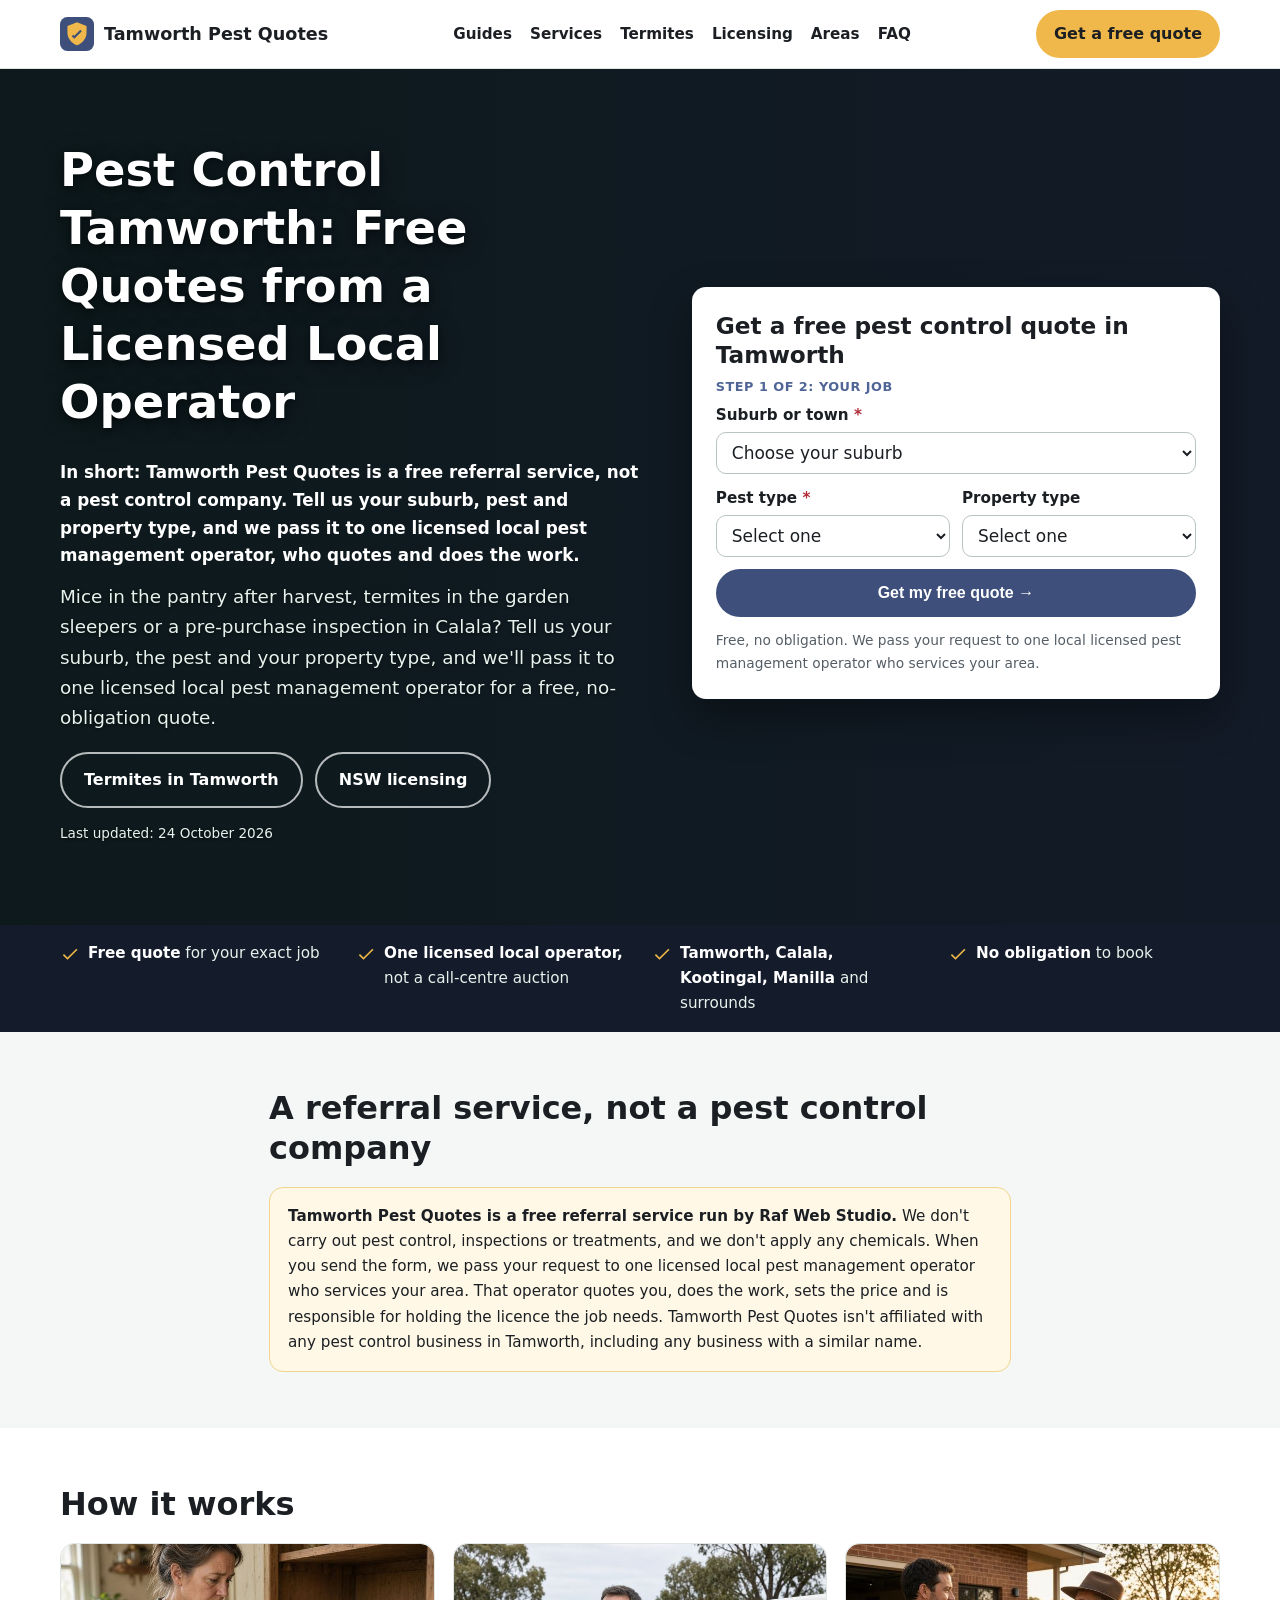
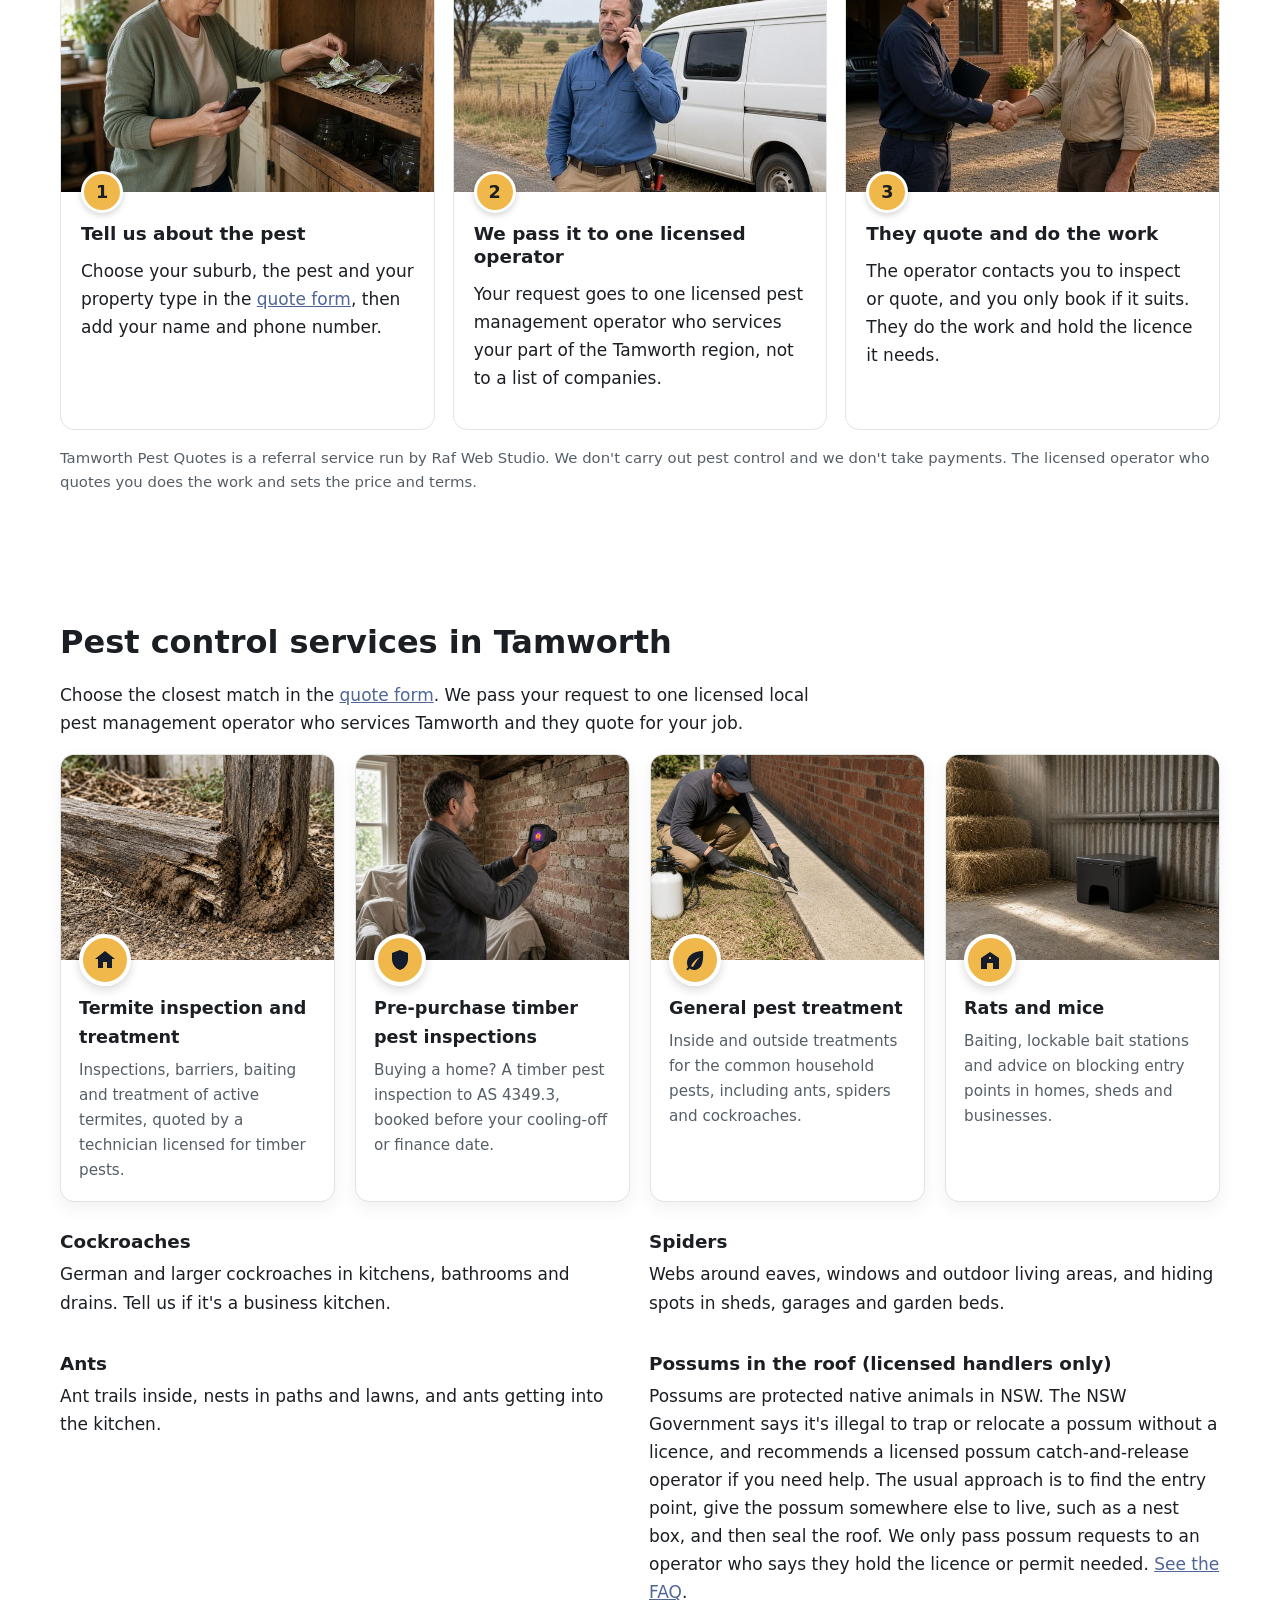
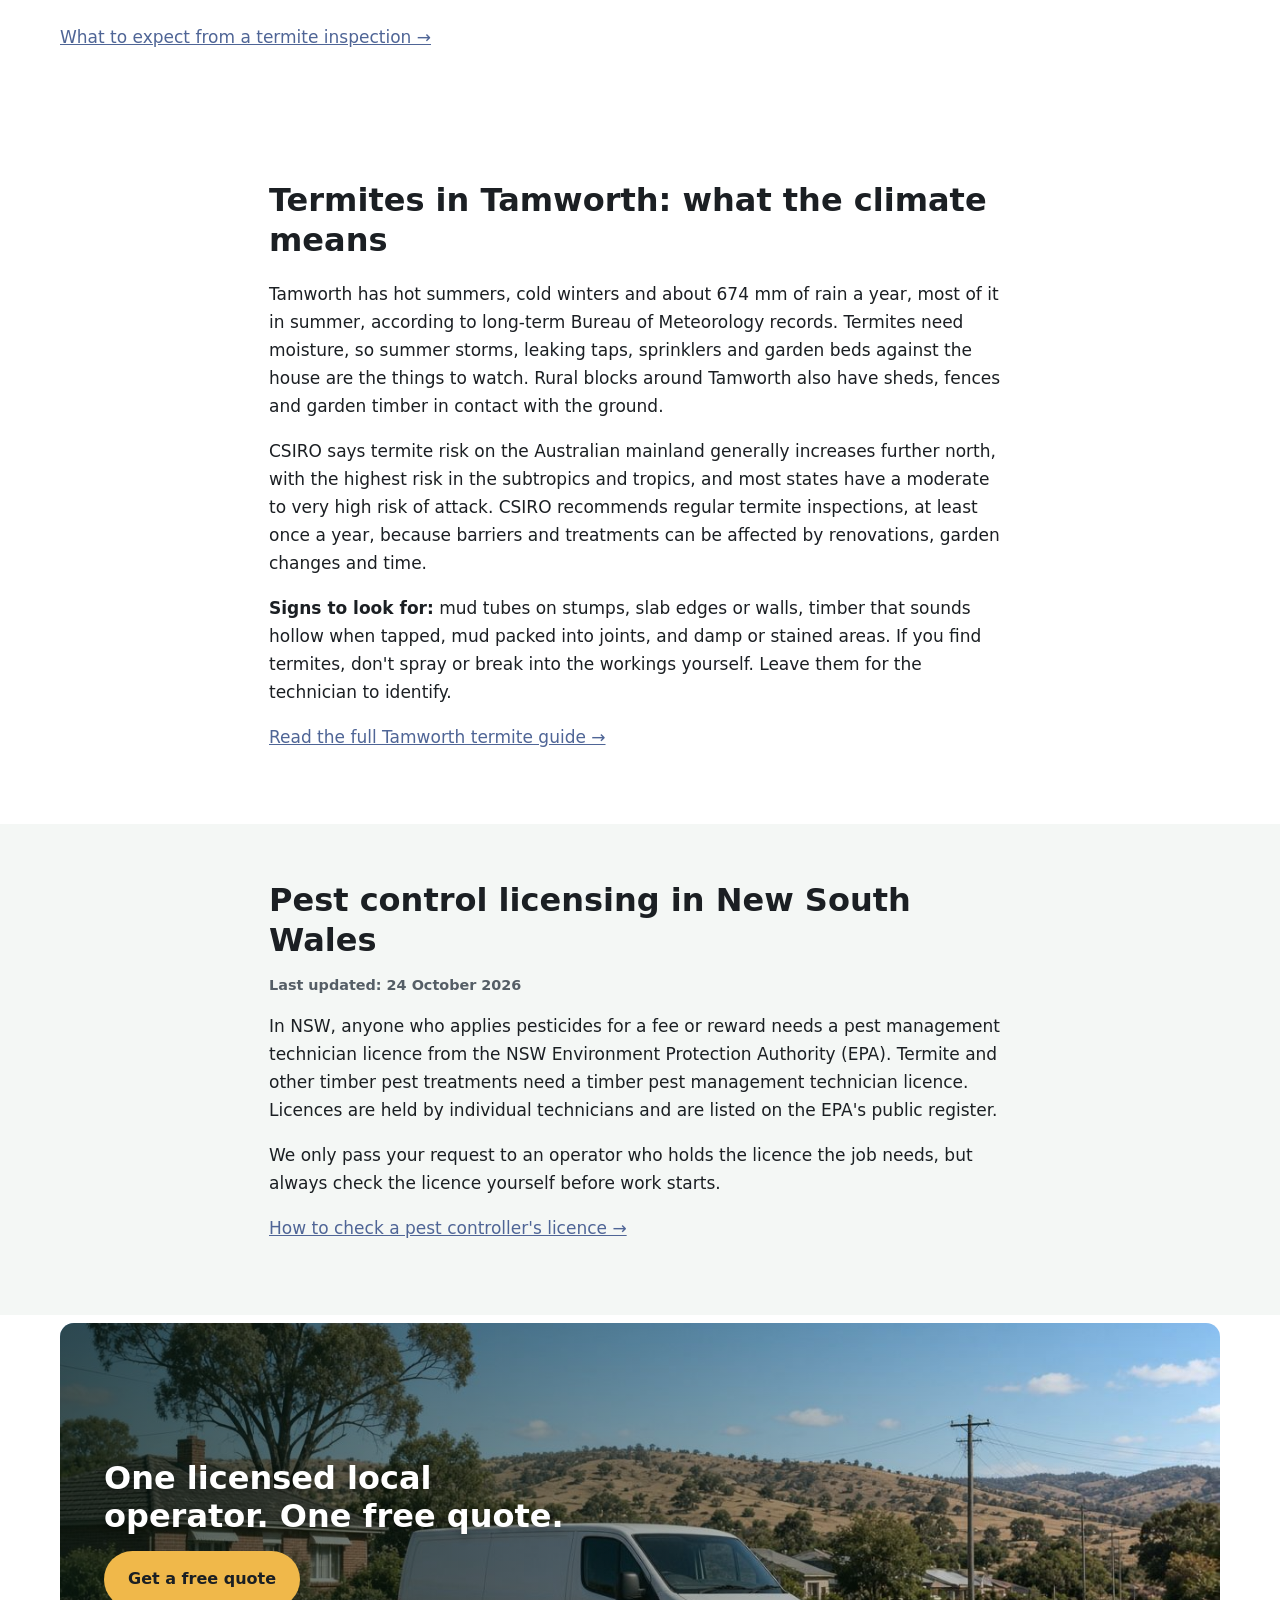
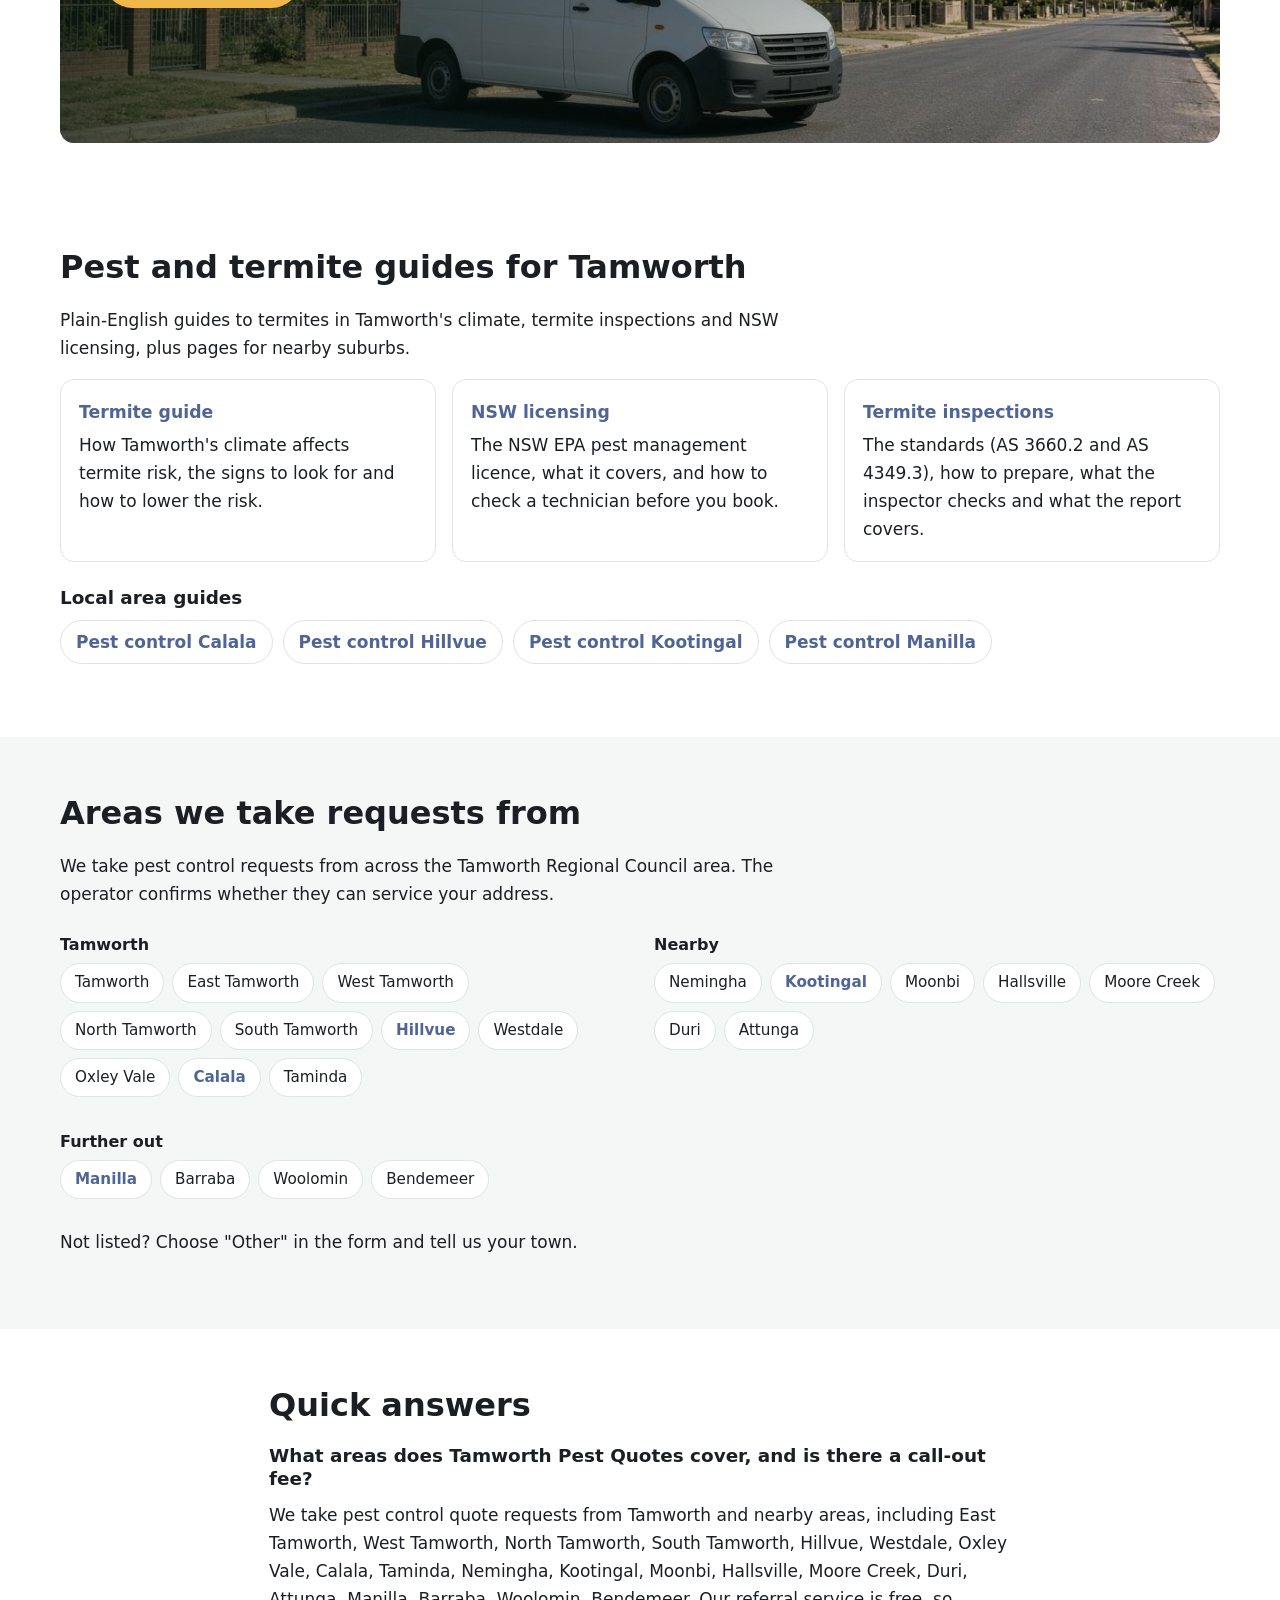
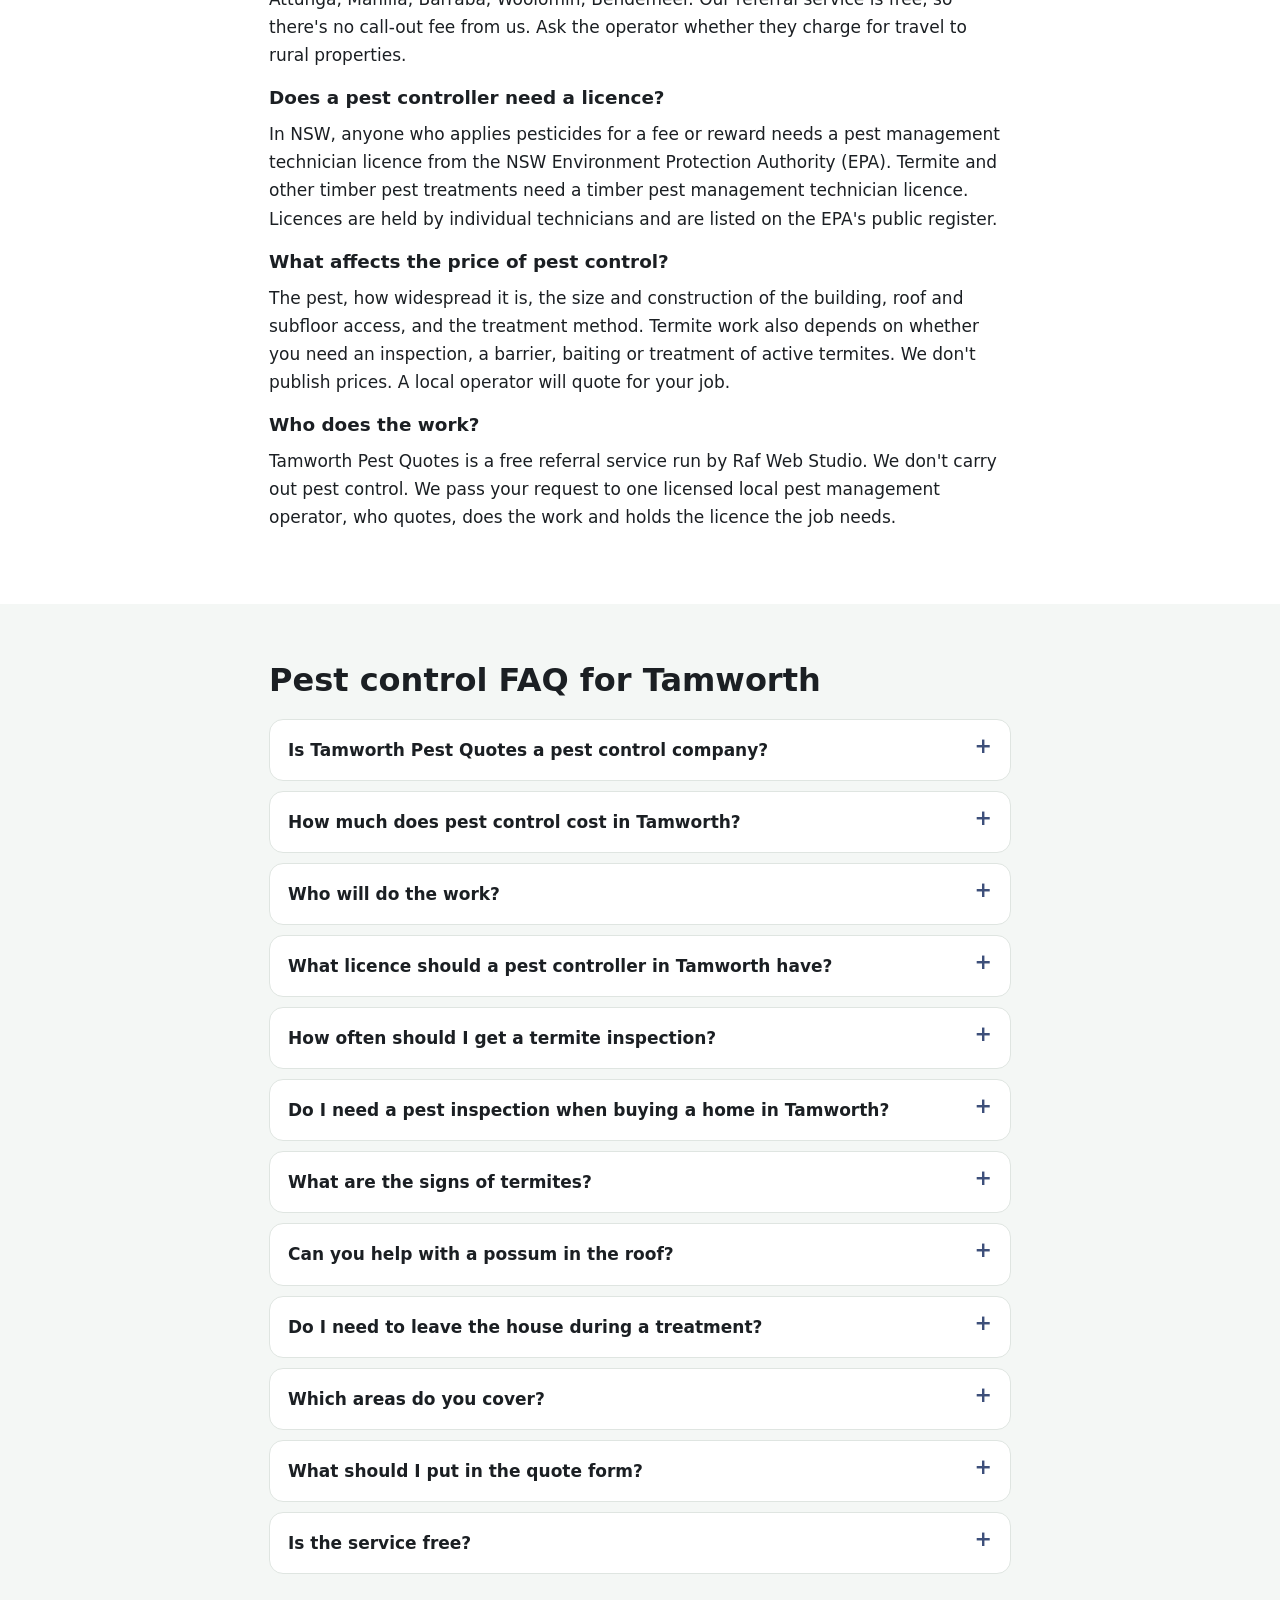
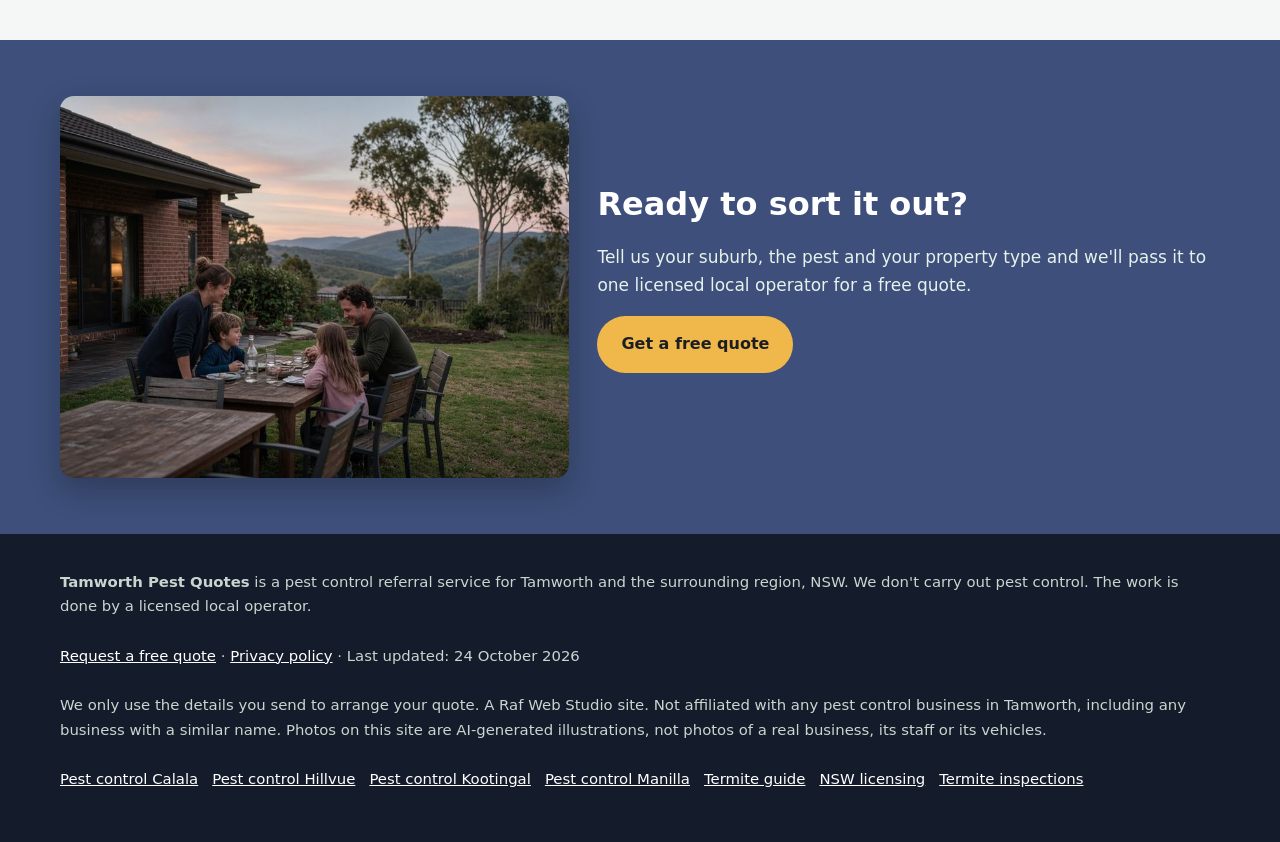
==== index.html @ 31f5de90 "Initial build: pestcontroltamworth.com pest control referral site (24 Oct 2026)" ====
<!doctype html>
<html lang="en-AU">
<head>
<meta charset="utf-8">
<!-- Search Console verification meta tag goes here once the property is created -->
<meta name="viewport" content="width=device-width, initial-scale=1">
<title>Pest Control Tamworth | Free Pest &amp; Termite Quotes, Tamworth NSW</title>
<meta name="description" content="Pest control and termite inspection quotes in Tamworth, Calala, Hillvue, Kootingal and Manilla. A free referral service: one licensed local operator quotes for your job.">
<link rel="canonical" href="https://pestcontroltamworth.com/">
<link rel="icon" href="favicon.svg" type="image/svg+xml">
<meta name="theme-color" content="#3d4f7a">
<meta property="og:type" content="website">
<meta property="og:locale" content="en_AU">
<meta property="og:site_name" content="Tamworth Pest Quotes">
<meta property="og:title" content="Pest Control Tamworth | Free Pest &amp; Termite Quotes, Tamworth NSW">
<meta property="og:description" content="Free pest control and termite inspection quotes in Tamworth, from one licensed local operator.">
<meta property="og:url" content="https://pestcontroltamworth.com/">
<meta property="og:image" content="https://pestcontroltamworth.com/img/hero.jpg">
<meta name="twitter:card" content="summary_large_image">
<meta name="twitter:image" content="https://pestcontroltamworth.com/img/hero.jpg">
<script>document.documentElement.classList.add('js')</script>
<link rel="stylesheet" href="styles.css">

<!-- GA4: Google tag (gtag.js) goes here once the GA4 property for pestcontroltamworth.com is created.
<script async src="https://www.googletagmanager.com/gtag/js?id=G-XXXXXXXXXX"></script>
<script>window.dataLayer=window.dataLayer||[];function gtag(){dataLayer.push(arguments);}gtag('js',new Date());gtag('config','G-XXXXXXXXXX');</script>
-->

<script type="application/ld+json">
{
 "@context": "https://schema.org",
 "@type": "WebPage",
 "@id": "https://pestcontroltamworth.com/#webpage",
 "url": "https://pestcontroltamworth.com/",
 "name": "Pest Control Tamworth | Free Pest & Termite Quotes, Tamworth NSW",
 "description": "Pest control and termite inspection quotes in Tamworth, Calala, Hillvue, Kootingal and Manilla. A free referral service: one licensed local operator quotes for your job.",
 "inLanguage": "en-AU",
 "dateModified": "2026-10-24",
 "isPartOf": {
  "@id": "https://pestcontroltamworth.com/#website"
 },
 "about": {
  "@id": "https://pestcontroltamworth.com/#business"
 }
}
</script>
<script type="application/ld+json">
{
 "@context": "https://schema.org",
 "@type": "LocalBusiness",
 "@id": "https://pestcontroltamworth.com/#business",
 "name": "Tamworth Pest Quotes",
 "url": "https://pestcontroltamworth.com/",
 "description": "Pest control and termite inspection quotes in Tamworth, Calala, Hillvue, Kootingal and Manilla. A free referral service: one licensed local operator quotes for your job. A free referral service run by Raf Web Studio. It doesn't carry out pest control; one licensed local operator quotes and does the work.",
 "image": "https://pestcontroltamworth.com/img/hero.jpg",
 "areaServed": [
  {
   "@type": "AdministrativeArea",
   "name": "Tamworth Regional Council, NSW"
  },
  {
   "@type": "Place",
   "name": "Tamworth, NSW"
  },
  {
   "@type": "Place",
   "name": "East Tamworth, NSW"
  },
  {
   "@type": "Place",
   "name": "West Tamworth, NSW"
  },
  {
   "@type": "Place",
   "name": "North Tamworth, NSW"
  },
  {
   "@type": "Place",
   "name": "South Tamworth, NSW"
  },
  {
   "@type": "Place",
   "name": "Hillvue, NSW"
  },
  {
   "@type": "Place",
   "name": "Westdale, NSW"
  },
  {
   "@type": "Place",
   "name": "Oxley Vale, NSW"
  },
  {
   "@type": "Place",
   "name": "Calala, NSW"
  },
  {
   "@type": "Place",
   "name": "Taminda, NSW"
  },
  {
   "@type": "Place",
   "name": "Nemingha, NSW"
  },
  {
   "@type": "Place",
   "name": "Kootingal, NSW"
  },
  {
   "@type": "Place",
   "name": "Moonbi, NSW"
  },
  {
   "@type": "Place",
   "name": "Hallsville, NSW"
  },
  {
   "@type": "Place",
   "name": "Moore Creek, NSW"
  },
  {
   "@type": "Place",
   "name": "Duri, NSW"
  },
  {
   "@type": "Place",
   "name": "Attunga, NSW"
  },
  {
   "@type": "Place",
   "name": "Manilla, NSW"
  },
  {
   "@type": "Place",
   "name": "Barraba, NSW"
  },
  {
   "@type": "Place",
   "name": "Woolomin, NSW"
  },
  {
   "@type": "Place",
   "name": "Bendemeer, NSW"
  }
 ],
 "knowsAbout": [
  "Pest control",
  "Termite inspections",
  "Termite management",
  "Pre-purchase timber pest inspections",
  "NSW pest management licensing"
 ],
 "parentOrganization": {
  "@type": "Organization",
  "name": "Raf Web Studio"
 }
}
</script>
<script type="application/ld+json">
{
 "@context": "https://schema.org",
 "@type": "WebSite",
 "@id": "https://pestcontroltamworth.com/#website",
 "name": "Tamworth Pest Quotes",
 "url": "https://pestcontroltamworth.com/",
 "inLanguage": "en-AU",
 "dateModified": "2026-10-24"
}
</script>
<script type="application/ld+json">
{
 "@context": "https://schema.org",
 "@type": "Service",
 "@id": "https://pestcontroltamworth.com/#service",
 "name": "Pest control quotes in Tamworth",
 "serviceType": "Pest control",
 "description": "Free pest control and termite inspection quotes in Tamworth and nearby suburbs. A referral service: we pass your request to one licensed local pest management operator.",
 "url": "https://pestcontroltamworth.com/",
 "provider": {
  "@id": "https://pestcontroltamworth.com/#business"
 },
 "areaServed": [
  {
   "@type": "AdministrativeArea",
   "name": "Tamworth Regional Council, NSW"
  },
  {
   "@type": "Place",
   "name": "Tamworth, NSW"
  },
  {
   "@type": "Place",
   "name": "East Tamworth, NSW"
  },
  {
   "@type": "Place",
   "name": "West Tamworth, NSW"
  },
  {
   "@type": "Place",
   "name": "North Tamworth, NSW"
  },
  {
   "@type": "Place",
   "name": "South Tamworth, NSW"
  },
  {
   "@type": "Place",
   "name": "Hillvue, NSW"
  },
  {
   "@type": "Place",
   "name": "Westdale, NSW"
  },
  {
   "@type": "Place",
   "name": "Oxley Vale, NSW"
  },
  {
   "@type": "Place",
   "name": "Calala, NSW"
  },
  {
   "@type": "Place",
   "name": "Taminda, NSW"
  },
  {
   "@type": "Place",
   "name": "Nemingha, NSW"
  },
  {
   "@type": "Place",
   "name": "Kootingal, NSW"
  },
  {
   "@type": "Place",
   "name": "Moonbi, NSW"
  },
  {
   "@type": "Place",
   "name": "Hallsville, NSW"
  },
  {
   "@type": "Place",
   "name": "Moore Creek, NSW"
  },
  {
   "@type": "Place",
   "name": "Duri, NSW"
  },
  {
   "@type": "Place",
   "name": "Attunga, NSW"
  },
  {
   "@type": "Place",
   "name": "Manilla, NSW"
  },
  {
   "@type": "Place",
   "name": "Barraba, NSW"
  },
  {
   "@type": "Place",
   "name": "Woolomin, NSW"
  },
  {
   "@type": "Place",
   "name": "Bendemeer, NSW"
  }
 ]
}
</script>
<script type="application/ld+json">
{
 "@context": "https://schema.org",
 "@type": "FAQPage",
 "mainEntity": [
  {
   "@type": "Question",
   "name": "Is Tamworth Pest Quotes a pest control company?",
   "acceptedAnswer": {
    "@type": "Answer",
    "text": "No. Tamworth Pest Quotes is a free referral service run by Raf Web Studio. We don't do pest control ourselves. We pass your request to one licensed local pest management operator, who quotes and does the work."
   }
  },
  {
   "@type": "Question",
   "name": "How much does pest control cost in Tamworth?",
   "acceptedAnswer": {
    "@type": "Answer",
    "text": "It depends on the pest, the size and construction of the property, access to the roof and subfloor, and the treatment used. We don't publish prices. Tell us about your job and a local operator will quote for it."
   }
  },
  {
   "@type": "Question",
   "name": "Who will do the work?",
   "acceptedAnswer": {
    "@type": "Answer",
    "text": "One licensed local pest management operator who services your suburb. They contact you, quote, carry out the inspection or treatment and set their own terms. You only book if the quote suits."
   }
  },
  {
   "@type": "Question",
   "name": "What licence should a pest controller in Tamworth have?",
   "acceptedAnswer": {
    "@type": "Answer",
    "text": "In NSW, the person treating your home needs a current NSW EPA pest management technician licence, and termite or timber pest treatment needs the timber pest management licence. You can check a licence on the EPA's public register and ask to see the technician's photo licence card."
   }
  },
  {
   "@type": "Question",
   "name": "How often should I get a termite inspection?",
   "acceptedAnswer": {
    "@type": "Answer",
    "text": "CSIRO recommends regular termite inspections, at least once a year, because barriers and treatments can be affected by renovations, garden changes and time."
   }
  },
  {
   "@type": "Question",
   "name": "Do I need a pest inspection when buying a home in Tamworth?",
   "acceptedAnswer": {
    "@type": "Answer",
    "text": "It's strongly advised. A timber pest inspection to AS 4349.3 looks for termites, borers and timber decay, and the things that make an attack more likely. The NSW Government says a building inspection report generally won't tell you whether termites are present, so you should also get a pest inspection, especially in areas where termites are a known problem. If you sign a contract, NSW residential sales usually have a 5 business day cooling-off period, which is the window many buyers use for inspections."
   }
  },
  {
   "@type": "Question",
   "name": "What are the signs of termites?",
   "acceptedAnswer": {
    "@type": "Answer",
    "text": "Mud tubes on stumps, slab edges or walls, timber that sounds hollow when tapped, mud packed into cracks and joints, damp or stained areas, and swarms of winged termites. Don't disturb them. Leave them for the technician to identify."
   }
  },
  {
   "@type": "Question",
   "name": "Can you help with a possum in the roof?",
   "acceptedAnswer": {
    "@type": "Answer",
    "text": "Possums are protected native animals in NSW. The NSW Government says it's illegal to trap or relocate a possum without a licence, and recommends a licensed possum catch-and-release operator if you need help. The usual approach is to find the entry point, give the possum somewhere else to live, such as a nest box, and then seal the roof. We only pass possum requests to an operator who says they hold the licence or permit needed."
   }
  },
  {
   "@type": "Question",
   "name": "Do I need to leave the house during a treatment?",
   "acceptedAnswer": {
    "@type": "Answer",
    "text": "It depends on the treatment. The technician should tell you which chemicals they use, how they apply them, whether windows need to be closed, what to do about pets, and how long to wait before going back into treated areas. Ask before the job starts."
   }
  },
  {
   "@type": "Question",
   "name": "Which areas do you cover?",
   "acceptedAnswer": {
    "@type": "Answer",
    "text": "We take requests from Tamworth and nearby areas, including East Tamworth, West Tamworth, North Tamworth, South Tamworth, Hillvue, Westdale, Oxley Vale, Calala, Taminda, Nemingha, Kootingal, Moonbi, Hallsville, Moore Creek, Duri, Attunga, Manilla, Barraba, Woolomin, Bendemeer. The operator confirms whether they can service your address."
   }
  },
  {
   "@type": "Question",
   "name": "What should I put in the quote form?",
   "acceptedAnswer": {
    "@type": "Answer",
    "text": "Your suburb, the pest, the type of property and a short description, such as where you've seen activity, whether it's a slab or raised floor, and any earlier termite treatment. You can add a preferred date."
   }
  },
  {
   "@type": "Question",
   "name": "Is the service free?",
   "acceptedAnswer": {
    "@type": "Answer",
    "text": "Yes. Requesting a quote is free and there's no obligation to book. We don't take payments. Any price is agreed directly between you and the operator."
   }
  },
  {
   "@type": "Question",
   "name": "What areas does Tamworth Pest Quotes cover, and is there a call-out fee?",
   "acceptedAnswer": {
    "@type": "Answer",
    "text": "We take pest control quote requests from Tamworth and nearby areas, including East Tamworth, West Tamworth, North Tamworth, South Tamworth, Hillvue, Westdale, Oxley Vale, Calala, Taminda, Nemingha, Kootingal, Moonbi, Hallsville, Moore Creek, Duri, Attunga, Manilla, Barraba, Woolomin, Bendemeer. Our referral service is free, so there's no call-out fee from us. Ask the operator whether they charge for travel to rural properties."
   }
  },
  {
   "@type": "Question",
   "name": "Does a pest controller need a licence?",
   "acceptedAnswer": {
    "@type": "Answer",
    "text": "In NSW, anyone who applies pesticides for a fee or reward needs a pest management technician licence from the NSW Environment Protection Authority (EPA). Termite and other timber pest treatments need a timber pest management technician licence. Licences are held by individual technicians and are listed on the EPA's public register."
   }
  },
  {
   "@type": "Question",
   "name": "What affects the price of pest control?",
   "acceptedAnswer": {
    "@type": "Answer",
    "text": "The pest, how widespread it is, the size and construction of the building, roof and subfloor access, and the treatment method. Termite work also depends on whether you need an inspection, a barrier, baiting or treatment of active termites. We don't publish prices. A local operator will quote for your job."
   }
  },
  {
   "@type": "Question",
   "name": "Who does the work?",
   "acceptedAnswer": {
    "@type": "Answer",
    "text": "Tamworth Pest Quotes is a free referral service run by Raf Web Studio. We don't carry out pest control. We pass your request to one licensed local pest management operator, who quotes, does the work and holds the licence the job needs."
   }
  }
 ]
}
</script>
</head>
<body>
<a class="skip-link" href="#main">Skip to content</a>

<header class="site-header">
  <div class="wrap">
    <a class="brand" href="/" aria-label="Tamworth Pest Quotes home">
      <svg viewBox="0 0 64 64" aria-hidden="true"><rect width="64" height="64" rx="14" fill="#3d4f7a"/><path d="M32 10 14 17v12c0 11 7.6 20.5 18 24 10.4-3.5 18-13 18-24V17z" fill="#f0b84a"/><path d="M27 41l-5-5 2.8-2.8L27 35.4l11.2-11.2L41 27z" fill="#3d4f7a"/></svg>
      Tamworth Pest Quotes
    </a>
    <nav class="nav" aria-label="Main">
      <a href="#guides">Guides</a>      <a href="#services">Services</a><a href="#termites">Termites</a><a href="#licensing">Licensing</a><a href="#areas">Areas</a><a href="#faq">FAQ</a>
    </nav>
    <a class="btn btn-call header-call" href="#quote">Get a free quote</a>
  </div>
</header>

<main id="main">
<section class="hero" aria-labelledby="h1">
  <picture class="hero-bg">
    <source media="(max-width: 700px)" srcset="img/hero-mobile.jpg" width="684" height="720">
    <img src="img/hero.jpg" width="1280" height="720" alt="Pest control technician with a backpack sprayer walking beside a brick home with dry hills behind" fetchpriority="high" decoding="async">
  </picture>
  <div class="wrap hero-grid">
    <div class="hero-copy">
      <h1 id="h1">Pest Control Tamworth: Free Quotes from a Licensed Local Operator</h1>
      <p class="summary">In short: Tamworth Pest Quotes is a free referral service, not a pest control company. Tell us your suburb, pest and property type, and we pass it to one licensed local pest management operator, who quotes and does the work.</p>
      <p class="lead">Mice in the pantry after harvest, termites in the garden sleepers or a pre-purchase inspection in Calala? Tell us your suburb, the pest and your property type, and we'll pass it to one licensed local pest management operator for a free, no-obligation quote.</p>
      <div class="ctas"><a class="btn btn-ghost" href="#termites">Termites in Tamworth</a><a class="btn btn-ghost" href="#licensing">NSW licensing</a></div>
      <p class="updated">Last updated: 24 October 2026</p>
    </div>
    <div class="hero-form-card" id="quote">
      <h2 id="quote-h">Get a free pest control quote in Tamworth</h2>
      <form class="quote-form two-step" id="quote-form" action="https://formsubmit.co/quotes@pestcontroltamworth.com" method="post" novalidate>
        <input type="hidden" name="_subject" value="New quote request – pestcontroltamworth.com">
        <input type="hidden" name="_captcha" value="true">
        <input type="hidden" name="_template" value="table">
        <input type="hidden" name="_next" value="https://pestcontroltamworth.com/thanks.html">
        <input type="text" name="_honey" style="display:none" tabindex="-1" autocomplete="off" aria-hidden="true">
        <input type="hidden" name="source" value="pestcontroltamworth.com">
        <fieldset class="step step-1">
          <legend class="step-label">Step 1 of 2: your job</legend>
          <div class="full"><label for="suburb">Suburb or town <span class="req" aria-hidden="true">*</span></label>
            <select id="suburb" name="suburb" required><option value="">Choose your suburb</option><option>Tamworth</option><option>East Tamworth</option><option>West Tamworth</option><option>North Tamworth</option><option>South Tamworth</option><option>Hillvue</option><option>Westdale</option><option>Oxley Vale</option><option>Calala</option><option>Taminda</option><option>Nemingha</option><option>Kootingal</option><option>Moonbi</option><option>Hallsville</option><option>Moore Creek</option><option>Duri</option><option>Attunga</option><option>Manilla</option><option>Barraba</option><option>Woolomin</option><option>Bendemeer</option><option value="Other">Other (tell us below)</option></select></div>
          <div class="full other-wrap"><label for="suburb_other">Other suburb or town</label><input id="suburb_other" name="suburb_other" type="text" autocomplete="address-level2"></div>
          <div><label for="pest">Pest type <span class="req" aria-hidden="true">*</span></label>
            <select id="pest" name="pest_type" required><option value="">Select one</option><option>Termites: inspection</option><option>Termites: treatment or barrier</option><option>Pre-purchase timber pest inspection</option><option>General pest treatment</option><option>Cockroaches</option><option>Spiders</option><option>Rats or mice</option><option>Ants</option><option>Possum in the roof (licensed handler only)</option><option>Other or not sure</option></select></div>
          <div><label for="property">Property type</label>
            <select id="property" name="property_type"><option value="Not stated">Select one</option><option>House</option><option>Unit or townhouse</option><option>Rental (tenant or landlord)</option><option>Home I'm buying</option><option>Business or commercial</option><option>Farm or rural property</option></select></div>
          <div class="full js-only"><button class="btn btn-primary btn-block" type="button" id="to-step-2">Get my free quote →</button></div>
          <p class="microcopy full">Free, no obligation. We pass your request to one local licensed pest management operator who services your area.</p>
          <p class="form-error full" id="step1-error" role="alert" hidden>Please choose your suburb and pest type.</p>
        </fieldset>
        <fieldset class="step step-2" id="step-2">
          <legend class="step-label">Step 2 of 2: your details</legend>
          <div><label for="name">Name <span class="req" aria-hidden="true">*</span></label><input id="name" name="name" type="text" autocomplete="name" required></div>
          <div><label for="phone">Phone <span class="req" aria-hidden="true">*</span></label><input id="phone" name="phone" type="tel" autocomplete="tel" inputmode="tel" required></div>
          <div><label for="email">Email</label><input id="email" name="email" type="email" autocomplete="email"></div>
          <div><label for="date">Preferred date</label><input id="date" name="preferred_date" type="date"></div>
          <div class="full"><label for="message">Anything else?</label><textarea id="message" name="message" rows="2" placeholder="e.g. brick veneer on slab, mice in the pantry, acreage with sheds"></textarea></div>
          <p class="consent full">By sending this form you agree we can share your details with one local licensed pest management operator so they can quote for your job. See our <a href="privacy.html">privacy policy</a>.</p>
          <div class="full step2-actions"><button class="btn btn-primary" type="submit">Send my quote request</button><button class="btn-link js-only" type="button" id="back-1">← Back</button></div>
        </fieldset>
      </form>
    </div>
  </div>
</section>
<section class="trust" aria-label="Why use this service">
  <ul class="wrap trust-list"><li><svg viewBox="0 0 24 24" aria-hidden="true"><path fill="currentColor" d="M9 16.2 4.8 12l-1.4 1.4L9 19 21 7l-1.4-1.4z"/></svg><span><strong>Free quote</strong> for your exact job</span></li><li><svg viewBox="0 0 24 24" aria-hidden="true"><path fill="currentColor" d="M9 16.2 4.8 12l-1.4 1.4L9 19 21 7l-1.4-1.4z"/></svg><span><strong>One licensed local operator,</strong> not a call-centre auction</span></li><li><svg viewBox="0 0 24 24" aria-hidden="true"><path fill="currentColor" d="M9 16.2 4.8 12l-1.4 1.4L9 19 21 7l-1.4-1.4z"/></svg><span><strong>Tamworth, Calala, Kootingal, Manilla</strong> and surrounds</span></li><li><svg viewBox="0 0 24 24" aria-hidden="true"><path fill="currentColor" d="M9 16.2 4.8 12l-1.4 1.4L9 19 21 7l-1.4-1.4z"/></svg><span><strong>No obligation</strong> to book</span></li></ul>
</section>
<section class="alt" id="referral" aria-labelledby="ref-h">
  <div class="wrap intro">
    <h2 id="ref-h">A referral service, not a pest control company</h2>
    <div class="disclaimer"><p style="margin:0"><strong>Tamworth Pest Quotes is a free referral service run by Raf Web Studio.</strong> We don't carry out pest control, inspections or treatments, and we don't apply any chemicals. When you send the form, we pass your request to one licensed local pest management operator who services your area. That operator quotes you, does the work, sets the price and is responsible for holding the licence the job needs. Tamworth Pest Quotes isn't affiliated with any pest control business in Tamworth, including any business with a similar name.</p></div>
  </div>
</section>
<section id="how" aria-labelledby="how-h">
  <div class="wrap">
    <h2 id="how-h">How it works</h2>
    <ol class="steps grid grid-3">
      <li class="card step-card"><span class="step-img"><img src="img/step1.jpg" width="700" height="467" loading="lazy" decoding="async" alt="Woman on her phone looking at chewed packets in a pantry"></span><div class="step-body"><span class="step-num">1</span><h3>Tell us about the pest</h3><p>Choose your suburb, the pest and your property type in the <a href="#quote">quote form</a>, then add your name and phone number.</p></div></li>
      <li class="card step-card"><span class="step-img"><img src="img/step2.jpg" width="700" height="467" loading="lazy" decoding="async" alt="Pest control technician on the phone beside a white van on a country road"></span><div class="step-body"><span class="step-num">2</span><h3>We pass it to one licensed operator</h3><p>Your request goes to one licensed pest management operator who services your part of the Tamworth region, not to a list of companies.</p></div></li>
      <li class="card step-card"><span class="step-img"><img src="img/step3.jpg" width="700" height="467" loading="lazy" decoding="async" alt="Technician shaking hands with a homeowner outside a brick home"></span><div class="step-body"><span class="step-num">3</span><h3>They quote and do the work</h3><p>The operator contacts you to inspect or quote, and you only book if it suits. They do the work and hold the licence it needs.</p></div></li>
      </ol>
    <p class="note">Tamworth Pest Quotes is a referral service run by Raf Web Studio. We don't carry out pest control and we don't take payments. The licensed operator who quotes you does the work and sets the price and terms.</p>
  </div>
</section>
<section id="services" aria-labelledby="services-h">
  <div class="wrap">
    <h2 id="services-h">Pest control services in Tamworth</h2>
    <p class="intro">Choose the closest match in the <a href="#quote">quote form</a>. We pass your request to one licensed local pest management operator who services Tamworth and they quote for your job.</p>
    <div class="photo-cards">
      <a class="photo-card" href="/termites-tamworth/">
        <span class="pc-img"><img src="img/card-termite.jpg" width="900" height="675" loading="lazy" decoding="async" alt="Termite damage and mud packing at the base of an old timber post and garden sleeper"></span>
        <span class="pc-body"><span class="pc-icon"><svg viewBox="0 0 24 24" aria-hidden="true"><path fill="currentColor" d="M12 3 2 11h3v9h5v-6h4v6h5v-9h3z"/></svg></span><strong class="pc-title">Termite inspection and treatment</strong><span class="pc-text">Inspections, barriers, baiting and treatment of active termites, quoted by a technician licensed for timber pests.</span></span>
      </a>
      <a class="photo-card" href="/termite-inspection/">
        <span class="pc-img"><img src="img/card-inspect.jpg" width="900" height="675" loading="lazy" decoding="async" alt="Inspector scanning a brick wall with a thermal camera"></span>
        <span class="pc-body"><span class="pc-icon"><svg viewBox="0 0 24 24" aria-hidden="true"><path fill="currentColor" d="M12 2 4 5v6c0 5 3.4 9.7 8 11 4.6-1.3 8-6 8-11V5z"/></svg></span><strong class="pc-title">Pre-purchase timber pest inspections</strong><span class="pc-text">Buying a home? A timber pest inspection to AS 4349.3, booked before your cooling-off or finance date.</span></span>
      </a>
      <a class="photo-card" href="#quote">
        <span class="pc-img"><img src="img/card-general.jpg" width="900" height="675" loading="lazy" decoding="async" alt="Technician treating the edge of a path beside a brick wall"></span>
        <span class="pc-body"><span class="pc-icon"><svg viewBox="0 0 24 24" aria-hidden="true"><path fill="currentColor" d="M20 3C10 3 4 8 4 15c0 1.6.4 3 1 4.2L3.3 21l1.4 1.4 1.8-1.8C7.8 21.5 9.3 22 11 22c6.6 0 10-6 9-19zM8 18c2-4 5-7 9-9-3 3-5 6-7 10z"/></svg></span><strong class="pc-title">General pest treatment</strong><span class="pc-text">Inside and outside treatments for the common household pests, including ants, spiders and cockroaches.</span></span>
      </a>
      <a class="photo-card" href="#quote">
        <span class="pc-img"><img src="img/card-rodent.jpg" width="900" height="675" loading="lazy" decoding="async" alt="Lockable rodent bait station in a farm shed beside hay bales"></span>
        <span class="pc-body"><span class="pc-icon"><svg viewBox="0 0 24 24" aria-hidden="true"><path fill="currentColor" d="M3 21V10l9-6 9 6v11h-6v-6H9v6zm8-10h2V9h-2z"/></svg></span><strong class="pc-title">Rats and mice</strong><span class="pc-text">Baiting, lockable bait stations and advice on blocking entry points in homes, sheds and businesses.</span></span>
      </a>
    </div>
    <div class="grid grid-2 more-jobs"><div><h3>Cockroaches</h3><p>German and larger cockroaches in kitchens, bathrooms and drains. Tell us if it's a business kitchen.</p></div><div><h3>Spiders</h3><p>Webs around eaves, windows and outdoor living areas, and hiding spots in sheds, garages and garden beds.</p></div><div><h3>Ants</h3><p>Ant trails inside, nests in paths and lawns, and ants getting into the kitchen.</p></div><div><h3>Possums in the roof (licensed handlers only)</h3><p>Possums are protected native animals in NSW. The NSW Government says it's illegal to trap or relocate a possum without a licence, and recommends a licensed possum catch-and-release operator if you need help. The usual approach is to find the entry point, give the possum somewhere else to live, such as a nest box, and then seal the roof. We only pass possum requests to an operator who says they hold the licence or permit needed. <a href="#faq">See the FAQ</a>.</p></div></div>
    <p><a href="/termite-inspection/">What to expect from a termite inspection →</a></p>
  </div>
</section>
<section id="termites" aria-labelledby="term-h">
  <div class="wrap intro">
    <h2 id="term-h">Termites in Tamworth: what the climate means</h2>
    <p>Tamworth has hot summers, cold winters and about 674 mm of rain a year, most of it in summer, according to long-term Bureau of Meteorology records. Termites need moisture, so summer storms, leaking taps, sprinklers and garden beds against the house are the things to watch. Rural blocks around Tamworth also have sheds, fences and garden timber in contact with the ground.</p>
    <p>CSIRO says termite risk on the Australian mainland generally increases further north, with the highest risk in the subtropics and tropics, and most states have a moderate to very high risk of attack. CSIRO recommends regular termite inspections, at least once a year, because barriers and treatments can be affected by renovations, garden changes and time.</p>
    <p><strong>Signs to look for:</strong> mud tubes on stumps, slab edges or walls, timber that sounds hollow when tapped, mud packed into joints, and damp or stained areas. If you find termites, don't spray or break into the workings yourself. Leave them for the technician to identify.</p>
    <p><a href="/termites-tamworth/">Read the full Tamworth termite guide →</a></p>
  </div>
</section>
<section class="alt" id="licensing" aria-labelledby="lic-h">
  <div class="wrap intro">
    <h2 id="lic-h">Pest control licensing in New South Wales</h2>
    <p class="updated-dark">Last updated: 24 October 2026</p>
    <p>In NSW, anyone who applies pesticides for a fee or reward needs a pest management technician licence from the NSW Environment Protection Authority (EPA). Termite and other timber pest treatments need a timber pest management technician licence. Licences are held by individual technicians and are listed on the EPA's public register.</p>
    <p>We only pass your request to an operator who holds the licence the job needs, but always check the licence yourself before work starts.</p>
    <p><a href="/pest-control-licence-nsw/">How to check a pest controller's licence →</a></p>
  </div>
</section>
<section class="band-wrap" aria-label="One licensed local operator. One free quote.">
  <div class="wrap">
    <div class="truck-band">
      <img src="img/band.jpg" width="1280" height="720" loading="lazy" decoding="async" alt="White van in a quiet street with brick homes and dry hills behind">
      <div class="band-text">
        <p class="band-line">One licensed local operator. One free quote.</p>
        <a class="btn btn-call" href="#quote">Get a free quote</a>
      </div>
    </div>
  </div>
</section>
<section id="guides" aria-labelledby="guides-h">
  <div class="wrap">
    <h2 id="guides-h">Pest and termite guides for Tamworth</h2>
    <p class="intro">Plain-English guides to termites in Tamworth's climate, termite inspections and NSW licensing, plus pages for nearby suburbs.</p>
    <div class="guide-cards"><a href="/termites-tamworth/"><strong>Termite guide</strong>How Tamworth&#x27;s climate affects termite risk, the signs to look for and how to lower the risk.</a><a href="/pest-control-licence-nsw/"><strong>NSW licensing</strong>The NSW EPA pest management licence, what it covers, and how to check a technician before you book.</a><a href="/termite-inspection/"><strong>Termite inspections</strong>The standards (AS 3660.2 and AS 4349.3), how to prepare, what the inspector checks and what the report covers.</a></div>
    <h3 style="margin-top:24px">Local area guides</h3>
    <ul class="link-list"><li><a href="/pest-control-calala/">Pest control Calala</a></li><li><a href="/pest-control-hillvue/">Pest control Hillvue</a></li><li><a href="/pest-control-kootingal/">Pest control Kootingal</a></li><li><a href="/pest-control-manilla/">Pest control Manilla</a></li></ul>
  </div>
</section>

<section class="alt" id="areas" aria-labelledby="areas-h">
  <div class="wrap">
    <h2 id="areas-h">Areas we take requests from</h2>
    <p class="intro">We take pest control requests from across the Tamworth Regional Council area. The operator confirms whether they can service your address.</p>
    <div class="area-groups"><div class="area-group"><h3>Tamworth</h3><ul class="areas"><li>Tamworth</li><li>East Tamworth</li><li>West Tamworth</li><li>North Tamworth</li><li>South Tamworth</li><li><a href="/pest-control-hillvue/">Hillvue</a></li><li>Westdale</li><li>Oxley Vale</li><li><a href="/pest-control-calala/">Calala</a></li><li>Taminda</li></ul></div><div class="area-group"><h3>Nearby</h3><ul class="areas"><li>Nemingha</li><li><a href="/pest-control-kootingal/">Kootingal</a></li><li>Moonbi</li><li>Hallsville</li><li>Moore Creek</li><li>Duri</li><li>Attunga</li></ul></div><div class="area-group"><h3>Further out</h3><ul class="areas"><li><a href="/pest-control-manilla/">Manilla</a></li><li>Barraba</li><li>Woolomin</li><li>Bendemeer</li></ul></div></div>
    <p class="intro">Not listed? Choose "Other" in the form and tell us your town.</p>
  </div>
</section>
<!-- ai-answers-v1 -->
<section id="answers" aria-labelledby="answers-h">
  <div class="wrap intro">
    <h2 id="answers-h">Quick answers</h2>
    <h3>What areas does Tamworth Pest Quotes cover, and is there a call-out fee?</h3>
    <p>We take pest control quote requests from Tamworth and nearby areas, including East Tamworth, West Tamworth, North Tamworth, South Tamworth, Hillvue, Westdale, Oxley Vale, Calala, Taminda, Nemingha, Kootingal, Moonbi, Hallsville, Moore Creek, Duri, Attunga, Manilla, Barraba, Woolomin, Bendemeer. Our referral service is free, so there&#x27;s no call-out fee from us. Ask the operator whether they charge for travel to rural properties.</p>
    <h3>Does a pest controller need a licence?</h3>
    <p>In NSW, anyone who applies pesticides for a fee or reward needs a pest management technician licence from the NSW Environment Protection Authority (EPA). Termite and other timber pest treatments need a timber pest management technician licence. Licences are held by individual technicians and are listed on the EPA&#x27;s public register.</p>
    <h3>What affects the price of pest control?</h3>
    <p>The pest, how widespread it is, the size and construction of the building, roof and subfloor access, and the treatment method. Termite work also depends on whether you need an inspection, a barrier, baiting or treatment of active termites. We don&#x27;t publish prices. A local operator will quote for your job.</p>
    <h3>Who does the work?</h3>
    <p>Tamworth Pest Quotes is a free referral service run by Raf Web Studio. We don&#x27;t carry out pest control. We pass your request to one licensed local pest management operator, who quotes, does the work and holds the licence the job needs.</p>
  </div>
</section>

<section class="alt" id="faq" aria-labelledby="faq-h">
  <div class="wrap intro">
    <h2 id="faq-h">Pest control FAQ for Tamworth</h2>
    <details><summary>Is Tamworth Pest Quotes a pest control company?</summary><p>No. Tamworth Pest Quotes is a free referral service run by Raf Web Studio. We don&#x27;t do pest control ourselves. We pass your request to one licensed local pest management operator, who quotes and does the work.</p></details>
    <details><summary>How much does pest control cost in Tamworth?</summary><p>It depends on the pest, the size and construction of the property, access to the roof and subfloor, and the treatment used. We don&#x27;t publish prices. Tell us about your job and a local operator will quote for it.</p></details>
    <details><summary>Who will do the work?</summary><p>One licensed local pest management operator who services your suburb. They contact you, quote, carry out the inspection or treatment and set their own terms. You only book if the quote suits.</p></details>
    <details><summary>What licence should a pest controller in Tamworth have?</summary><p>In NSW, the person treating your home needs a current NSW EPA pest management technician licence, and termite or timber pest treatment needs the timber pest management licence. You can check a licence on the EPA&#x27;s public register and ask to see the technician&#x27;s photo licence card.</p></details>
    <details><summary>How often should I get a termite inspection?</summary><p>CSIRO recommends regular termite inspections, at least once a year, because barriers and treatments can be affected by renovations, garden changes and time.</p></details>
    <details><summary>Do I need a pest inspection when buying a home in Tamworth?</summary><p>It&#x27;s strongly advised. A timber pest inspection to AS 4349.3 looks for termites, borers and timber decay, and the things that make an attack more likely. The NSW Government says a building inspection report generally won&#x27;t tell you whether termites are present, so you should also get a pest inspection, especially in areas where termites are a known problem. If you sign a contract, NSW residential sales usually have a 5 business day cooling-off period, which is the window many buyers use for inspections.</p></details>
    <details><summary>What are the signs of termites?</summary><p>Mud tubes on stumps, slab edges or walls, timber that sounds hollow when tapped, mud packed into cracks and joints, damp or stained areas, and swarms of winged termites. Don&#x27;t disturb them. Leave them for the technician to identify.</p></details>
    <details><summary>Can you help with a possum in the roof?</summary><p>Possums are protected native animals in NSW. The NSW Government says it&#x27;s illegal to trap or relocate a possum without a licence, and recommends a licensed possum catch-and-release operator if you need help. The usual approach is to find the entry point, give the possum somewhere else to live, such as a nest box, and then seal the roof. We only pass possum requests to an operator who says they hold the licence or permit needed.</p></details>
    <details><summary>Do I need to leave the house during a treatment?</summary><p>It depends on the treatment. The technician should tell you which chemicals they use, how they apply them, whether windows need to be closed, what to do about pets, and how long to wait before going back into treated areas. Ask before the job starts.</p></details>
    <details><summary>Which areas do you cover?</summary><p>We take requests from Tamworth and nearby areas, including East Tamworth, West Tamworth, North Tamworth, South Tamworth, Hillvue, Westdale, Oxley Vale, Calala, Taminda, Nemingha, Kootingal, Moonbi, Hallsville, Moore Creek, Duri, Attunga, Manilla, Barraba, Woolomin, Bendemeer. The operator confirms whether they can service your address.</p></details>
    <details><summary>What should I put in the quote form?</summary><p>Your suburb, the pest, the type of property and a short description, such as where you&#x27;ve seen activity, whether it&#x27;s a slab or raised floor, and any earlier termite treatment. You can add a preferred date.</p></details>
    <details><summary>Is the service free?</summary><p>Yes. Requesting a quote is free and there&#x27;s no obligation to book. We don&#x27;t take payments. Any price is agreed directly between you and the operator.</p></details>
    
  </div>
</section>
<section class="quote closing" aria-labelledby="close-h">
  <div class="wrap closing-grid">
    <figure class="closing-photo"><img src="img/closing.jpg" width="800" height="600" loading="lazy" decoding="async" alt="Family eating dinner at an outdoor table in a backyard at dusk"></figure>
    <div>
      <h2 id="close-h">Ready to sort it out?</h2>
      <p>Tell us your suburb, the pest and your property type and we'll pass it to one licensed local operator for a free quote.</p>
      <p><a class="btn btn-call" href="#quote">Get a free quote</a></p>
    </div>
  </div>
</section>
</main>

<footer class="site-footer">
  <div class="wrap">
    <p><strong>Tamworth Pest Quotes</strong> is a pest control referral service for Tamworth and the surrounding region, NSW. We don't carry out pest control. The work is done by a licensed local operator.</p>
    <p><a href="#quote">Request a free quote</a> · <a href="privacy.html">Privacy policy</a> · Last updated: 24 October 2026</p>
    <p>We only use the details you send to arrange your quote. A Raf Web Studio site. Not affiliated with any pest control business in Tamworth, including any business with a similar name. Photos on this site are AI-generated illustrations, not photos of a real business, its staff or its vehicles.</p>
    <p class="footer-links"><a href="/pest-control-calala/">Pest control Calala</a> <a href="/pest-control-hillvue/">Pest control Hillvue</a> <a href="/pest-control-kootingal/">Pest control Kootingal</a> <a href="/pest-control-manilla/">Pest control Manilla</a> <a href="/termites-tamworth/">Termite guide</a> <a href="/pest-control-licence-nsw/">NSW licensing</a> <a href="/termite-inspection/">Termite inspections</a></p>
  </div>
</footer>

<div class="mobile-call" aria-label="Quick contact">
  <a class="btn btn-call" href="#quote">Get a free quote</a>
</div>
<script src="form.js" defer></script>
</body>
</html>
---- styles.css ----
:root{
  --green:#3d4f7a;--green-2:#4f6596;--yellow:#f0b84a;--ink:#1b1f23;--muted:#555e66;
  --bg:#ffffff;--soft:#f4f7f5;--line:#dfe5e1;--radius:14px;--max:1200px;
}
*{box-sizing:border-box}
html{scroll-behavior:smooth}
body{margin:0;font-family:system-ui,-apple-system,"Segoe UI",Roboto,Arial,sans-serif;color:var(--ink);background:var(--bg);line-height:1.65;font-size:17px;padding-bottom:72px}
@media(min-width:800px){body{padding-bottom:0}}
img,svg{max-width:100%}
a{color:var(--green-2)}
a:focus-visible,button:focus-visible,input:focus-visible,select:focus-visible,textarea:focus-visible{outline:3px solid var(--yellow);outline-offset:2px}
.wrap{max-width:var(--max);margin:0 auto;padding:0 20px}
.skip-link{position:absolute;left:-999px;top:0;background:#fff;padding:8px 12px;z-index:100}
.skip-link:focus{left:8px}
h1,h2,h3{line-height:1.25;margin:0 0 .6em}
h1{font-size:clamp(1.9rem,4.5vw,2.9rem)}
h2{font-size:clamp(1.5rem,3vw,2rem);margin-top:0}
h3{font-size:1.15rem}
p{margin:0 0 1em}

/* header */
.site-header{background:#fff;border-bottom:1px solid var(--line);position:sticky;top:0;z-index:50}
.site-header .wrap{display:flex;align-items:center;justify-content:space-between;gap:16px;padding-top:10px;padding-bottom:10px}
.brand{display:flex;align-items:center;gap:10px;font-weight:800;color:var(--ink);text-decoration:none;font-size:1.1rem}
.brand svg{width:34px;height:34px}
.nav{display:none;gap:18px}
.nav a{color:var(--ink);text-decoration:none;font-weight:600;font-size:.95rem}
.nav a:hover{color:var(--green-2)}
@media(min-width:900px){.nav{display:flex}}

/* buttons */
.btn{display:inline-flex;align-items:center;justify-content:center;gap:8px;font-weight:700;border-radius:999px;padding:13px 22px;text-decoration:none;border:2px solid transparent;cursor:pointer;font-size:1rem}
.btn svg{width:20px;height:20px}
.btn-call{background:var(--yellow);color:#1b1f23}
.btn-call:hover{background:#f0b84a}
.btn-ghost{background:transparent;color:#fff;border-color:rgba(255,255,255,.7)}
.btn-ghost:hover{background:rgba(255,255,255,.12)}
.btn-primary{background:var(--green);color:#fff}
.btn-primary:hover{background:var(--green-2)}
.header-call{display:none}
@media(min-width:600px){.header-call{display:inline-flex;padding:9px 16px}}

/* hero */
.hero{background:linear-gradient(135deg,#3d4f7a 0%,#4f6596 60%,#4f6596 100%);color:#fff;padding:48px 0 56px}
.hero .wrap{display:grid;gap:32px}
@media(min-width:900px){.hero .wrap{grid-template-columns:1.15fr .85fr;align-items:center}}
.hero p.lead{font-size:1.15rem;color:#e6f2ec;max-width:38em}
.hero .ctas{display:flex;flex-wrap:wrap;gap:12px;margin:22px 0 18px}
.ticks{list-style:none;padding:0;margin:0;display:grid;gap:6px;color:#e6f2ec}
.ticks li{display:flex;gap:8px;align-items:flex-start}
.ticks svg{flex:0 0 20px;width:20px;height:20px;margin-top:3px}
.hero-card{background:#fff;color:var(--ink);border-radius:var(--radius);padding:22px;box-shadow:0 12px 30px rgba(0,0,0,.18)}
.hero-card h2{font-size:1.25rem}
.hero-card ol{margin:0;padding-left:1.2em}
.hero-card li{margin-bottom:.5em}

/* sections */
section{padding:56px 0}
section.alt{background:var(--soft)}
.intro{max-width:46em}
.grid{display:grid;gap:18px}
@media(min-width:700px){.grid-2{grid-template-columns:1fr 1fr}.grid-3{grid-template-columns:repeat(3,1fr)}}
.card{background:#fff;border:1px solid var(--line);border-radius:var(--radius);padding:20px}
.card .size{display:inline-block;background:var(--green);color:#fff;font-weight:800;border-radius:8px;padding:3px 10px;margin-bottom:8px}
.icon{width:36px;height:36px;color:var(--green);margin-bottom:6px}

table{width:100%;border-collapse:collapse;background:#fff;border-radius:var(--radius);overflow:hidden;border:1px solid var(--line)}
caption{text-align:left;font-weight:700;padding:0 0 10px}
th,td{padding:12px 14px;text-align:left;border-bottom:1px solid var(--line);vertical-align:top}
th{background:#e9f1ec;font-size:.95rem}
.table-scroll{overflow-x:auto}
.note{font-size:.93rem;color:var(--muted)}
.yes h3{color:var(--green)}
.no h3{color:#b02a37}
ul.clean{padding-left:1.1em;margin:0}
ul.clean li{margin-bottom:.35em}

.areas{display:flex;flex-wrap:wrap;gap:8px;list-style:none;padding:0;margin:0 0 1em}
.areas li{background:#fff;border:1px solid var(--line);border-radius:999px;padding:6px 14px;font-size:.95rem}

/* faq */
details{background:#fff;border:1px solid var(--line);border-radius:var(--radius);padding:4px 18px;margin-bottom:10px}
summary{cursor:pointer;font-weight:700;padding:12px 0;list-style:none}
summary::-webkit-details-marker{display:none}
summary::after{content:"+";float:right;font-size:1.3rem;line-height:1;color:var(--green)}
details[open] summary::after{content:"–"}

/* form */
.quote{background:var(--green);color:#fff}
.quote .wrap{display:grid;gap:28px}
@media(min-width:900px){.quote .wrap{grid-template-columns:.8fr 1.2fr}}
.quote p{color:#e6f2ec}
form.quote-form{background:#fff;color:var(--ink);border-radius:var(--radius);padding:22px;display:grid;gap:14px}
@media(min-width:600px){form.quote-form{grid-template-columns:1fr 1fr}.full{grid-column:1/-1}}
label{display:block;font-weight:600;font-size:.95rem;margin-bottom:4px}
input,select,textarea{width:100%;font:inherit;padding:11px 12px;border:1.5px solid #b8c4bd;border-radius:10px;background:#fff;color:var(--ink)}
textarea{min-height:110px;resize:vertical}
.req{color:#b02a37}
.consent{font-size:.88rem;color:var(--muted)}

/* footer */
.site-footer{background:#141b2b;color:#c9d6cf;padding:36px 0;font-size:.93rem}
.site-footer a{color:#fff}
.site-footer .wrap{display:grid;gap:10px}

/* sticky mobile call bar */
.mobile-call{position:fixed;left:0;right:0;bottom:0;z-index:60;display:flex;gap:8px;padding:10px 12px;background:#fff;border-top:1px solid var(--line);box-shadow:0 -6px 18px rgba(0,0,0,.08)}
.mobile-call .btn{flex:1;padding:12px 10px}
@media(min-width:800px){.mobile-call{display:none}}

.legal{max-width:46em;padding:40px 20px 60px;margin:0 auto}
.legal h1{font-size:2rem}

/* images */
.about-grid{display:grid;gap:28px;align-items:center}
@media(min-width:900px){.about-grid{grid-template-columns:1.2fr .8fr}}
figure{margin:0}
.photo img{width:100%;height:auto;display:block;border-radius:var(--radius)}
.photo figcaption,.size-figs figcaption{font-size:.85rem;color:var(--muted);margin-top:6px}
.local-photo{max-width:720px;margin-top:8px}
.size-figs{display:grid;gap:14px;margin:6px 0 10px;grid-template-columns:1fr}
@media(min-width:600px){.size-figs{grid-template-columns:1fr 1fr}}
.size-figs img{width:100%;height:auto;display:block;border-radius:10px;border:1px solid var(--line);background:#f4f7f5}
.size-figs figcaption{font-weight:700;color:var(--ink)}
.credits{font-size:.8rem;color:#9fb3a8}

/* banner hero */
.hero{position:relative;overflow:hidden;background:#141b2b;padding:56px 0 64px}
.hero-bg,.hero-bg img{position:absolute;inset:0;width:100%;height:100%}
.hero-bg img{object-fit:cover;object-position:center 40%;filter:brightness(1.08)}
.hero::before{content:"";position:absolute;inset:0;z-index:1;background:linear-gradient(90deg,rgba(8,24,16,.58) 0%,rgba(8,24,16,.36) 45%,rgba(8,24,16,.14) 100%)}
.hero .wrap.hero-grid{position:relative;z-index:2;display:grid;gap:32px;align-items:center}
@media(min-width:960px){.hero .wrap.hero-grid{grid-template-columns:1.05fr .95fr;gap:48px}.hero{padding:72px 0 80px}}
.hero h1{text-shadow:0 2px 4px rgba(0,0,0,.45),0 4px 22px rgba(0,0,0,.45)}
.hero .lead,.hero .updated{text-shadow:0 1px 3px rgba(0,0,0,.6)}
.hero-copy .ticks{margin:6px 0 20px}
.hero-copy .ctas{margin:0}
.hero-form-card{background:#fff;color:var(--ink);border-radius:var(--radius);padding:24px;box-shadow:0 18px 40px rgba(0,0,0,.35);scroll-margin-top:80px}
.hero-form-card h2{font-size:1.45rem;margin-bottom:.3em}
.hero-form-card .form-intro{color:var(--muted);font-size:.95rem;margin-bottom:12px}
.hero-form-card form.quote-form{padding:0;box-shadow:none;border-radius:0;gap:12px}
.hero-form-card input,.hero-form-card select,.hero-form-card textarea{padding:9px 11px}
.hero-form-card textarea{min-height:72px}
.hero-form-card .consent{margin:10px 0 0}
.photo-credit{position:absolute;right:10px;bottom:6px;z-index:2;margin:0;font-size:.72rem;color:rgba(255,255,255,.8)}
.photo-credit a{color:#fff}
.how-card{background:#fff;color:var(--ink);border-radius:var(--radius);padding:22px}
.how-card ol{margin:0;padding-left:1.2em}.how-card li{margin-bottom:.5em}

/* v2 */
.hero .lead{color:#fff}
.updated{font-size:.85rem;color:#e6f2ec;margin:14px 0 0}
.updated-dark{font-size:.9rem;color:var(--muted);font-weight:600;margin-top:-.4em}
fieldset{border:0;margin:0;padding:0;min-width:0}
.step{display:grid;gap:12px;grid-template-columns:1fr}
@media(min-width:600px){.step{grid-template-columns:1fr 1fr}}
.step-label{font-size:.8rem;font-weight:700;text-transform:uppercase;letter-spacing:.04em;color:var(--green-2);margin-bottom:6px;padding:0}
.step-2{margin-top:16px}
.js .is-step-1 .step-2{display:none}
.js .is-step-2 .step-1{display:none}
.js .is-step-2 .step-2{margin-top:0}
.js-only{display:none}
.js .js-only{display:block}
.js .step2-actions .js-only{display:inline-block}
.other-wrap{display:none}.other-wrap.show{display:block}
html:not(.js) .other-wrap{display:block}
.btn-block{width:100%}
.btn-link{background:none;border:0;color:var(--green-2);font:inherit;font-weight:600;cursor:pointer;margin-left:14px;text-decoration:underline}
.microcopy{font-size:.86rem;color:var(--muted);margin:0}
.form-error{color:#b02a37;font-weight:600;font-size:.9rem;margin:0}
[aria-invalid="true"]{border-color:#b02a37}
.hero-form-card .quote-form{display:block}
.trust{background:#141b2b;color:#e6f2ec;padding:16px 0}
.trust-list{list-style:none;margin:0 auto;display:grid;gap:10px 24px;grid-template-columns:1fr}
@media(min-width:700px){.trust-list{grid-template-columns:1fr 1fr}}
@media(min-width:1000px){.trust-list{grid-template-columns:repeat(4,1fr)}}
.trust-list li{display:flex;gap:8px;align-items:flex-start;font-size:.95rem}
.trust-list svg{flex:0 0 20px;width:20px;height:20px;color:var(--yellow);margin-top:3px}
.trust-list strong{color:#fff}
ol.steps{list-style:none;padding:0;margin:0 0 16px}
.step-num{display:inline-grid;place-items:center;width:34px;height:34px;border-radius:50%;background:var(--yellow);color:#1b1f23;font-weight:800;margin-bottom:8px}
.equiv{font-weight:700;color:var(--green-2);margin:-.2em 0 .5em}
.price-table td{white-space:nowrap}
.area-groups{display:grid;gap:8px 28px;margin-bottom:12px}
@media(min-width:800px){.area-groups{grid-template-columns:1fr 1fr}}
.area-group h3{font-size:1rem;margin:10px 0 8px}
/* photo cards */
.photo-cards{display:grid;gap:20px;grid-template-columns:1fr;margin:10px 0 28px}
@media(min-width:620px){.photo-cards{grid-template-columns:1fr 1fr}}
@media(min-width:1000px){.photo-cards{grid-template-columns:repeat(4,1fr)}}
.photo-card{position:relative;display:flex;flex-direction:column;background:#fff;border:1px solid var(--line);border-radius:var(--radius);overflow:hidden;text-decoration:none;color:var(--ink);box-shadow:0 6px 18px rgba(0,0,0,.06);transition:transform .15s,box-shadow .15s}
.photo-card:hover{transform:translateY(-2px);box-shadow:0 10px 24px rgba(0,0,0,.1)}
.pc-img{display:block;aspect-ratio:4/3;overflow:hidden;background:#f4f7f5}
.pc-img img{width:100%;height:100%;object-fit:cover;display:block}
.pc-svg img{object-fit:contain;padding:12px}
.pc-icon{position:absolute;left:18px;top:-26px;width:52px;height:52px;border-radius:50%;background:var(--yellow);color:#141b2b;display:grid;place-items:center;border:4px solid #fff;box-shadow:0 4px 10px rgba(0,0,0,.15)}
.pc-icon svg{width:24px;height:24px}
.pc-body{position:relative;display:block;padding:34px 18px 18px}
.pc-title{display:block;font-size:1.1rem;margin-bottom:6px}
.pc-text{display:block;font-size:.95rem;color:var(--muted)}
.more-jobs h3{margin-bottom:.4em}
/* truck band */
.band-wrap{padding:8px 0 48px}
.truck-band{position:relative;border-radius:var(--radius);overflow:hidden;min-height:260px;display:flex;align-items:flex-end}
.truck-band img{position:absolute;inset:0;width:100%;height:100%;object-fit:cover;object-position:center 60%}
.truck-band::after{content:"";position:absolute;inset:0;background:linear-gradient(90deg,rgba(8,24,16,.72) 0%,rgba(8,24,16,.35) 55%,rgba(8,24,16,0) 100%)}
.band-text{position:relative;z-index:1;padding:28px;max-width:560px}
.band-line{color:#fff;font-size:clamp(1.4rem,3vw,2rem);font-weight:800;line-height:1.2;margin:0 0 16px;text-shadow:0 2px 8px rgba(0,0,0,.4)}
@media(min-width:900px){.truck-band{min-height:420px;align-items:center}.band-text{padding:44px}}
.closing-inner{display:grid;gap:12px;align-items:center}
@media(min-width:900px){.quote .wrap.closing-inner{grid-template-columns:1fr auto}}
.closing-grid{display:grid;gap:28px;align-items:center}
@media(min-width:900px){.quote .wrap.closing-grid{grid-template-columns:.9fr 1.1fr}}
.closing-photo img{width:100%;height:auto;display:block;border-radius:var(--radius);box-shadow:0 12px 30px rgba(0,0,0,.25)}

/* How it works step photos */
.step-card{padding:0;overflow:hidden;display:flex;flex-direction:column}
.step-img{display:block;aspect-ratio:3/2;background:#e9efe9}
.step-img img{display:block;width:100%;height:100%;object-fit:cover;border-radius:var(--radius) var(--radius) 0 0}
.step-body{position:relative;padding:30px 20px 20px}
.step-card .step-num{position:absolute;top:-21px;left:20px;width:42px;height:42px;margin:0;font-size:1.1rem;border:3px solid #fff;box-shadow:0 2px 6px rgba(0,0,0,.18)}
.step-card h3{margin-top:0}

/* seo-pages-v1 */
.page-hero{background:var(--green);color:#fff;padding:34px 0 38px}
.page-hero h1{color:#fff;margin-bottom:.4em}
.page-hero .lead{color:#fff;font-size:1.12rem;max-width:44em;margin-bottom:.6em}
.page-hero .updated{color:#e6f2ec;font-size:.9rem;margin:0}
.crumbs{font-size:.9rem;margin-bottom:14px;color:#e6f2ec}
.crumbs ol{list-style:none;padding:0;margin:0;display:flex;flex-wrap:wrap;gap:6px}
.crumbs li+li::before{content:"›";margin-right:6px;opacity:.8}
.crumbs a{color:#fff}
.page-grid{display:grid;gap:36px;padding-top:40px;padding-bottom:48px}
@media(min-width:960px){.page-grid{grid-template-columns:minmax(0,1fr) 380px;align-items:start}.page-aside{position:sticky;top:84px}}
.page-body h2{margin-top:1.4em;font-size:clamp(1.3rem,2.6vw,1.7rem)}
.page-body h2:first-child{margin-top:0}
.page-body figure{margin:0 0 1.4em}
.page-body figure img{width:100%;height:auto;border-radius:var(--radius);display:block}
.page-body figcaption{font-size:.85rem;color:var(--muted);margin-top:6px}
.page-body table{width:100%;border-collapse:collapse;margin:0 0 1.2em}
.page-body th,.page-body td{border:1px solid var(--line);padding:8px 10px;text-align:left;vertical-align:top}
.page-body .callout{background:var(--soft);border-left:4px solid var(--green);padding:14px 16px;border-radius:8px;margin:0 0 1.2em}
.page-body .sources{font-size:.88rem;color:var(--muted)}
.link-list{display:flex;flex-wrap:wrap;gap:10px;list-style:none;padding:0;margin:0 0 1em}
.link-list a{display:inline-block;background:#fff;border:1px solid var(--line);border-radius:999px;padding:7px 15px;text-decoration:none;font-weight:600}
.link-list a:hover{border-color:var(--green)}
.areas a{text-decoration:none;font-weight:600}
.guide-cards{display:grid;gap:16px}
@media(min-width:700px){.guide-cards{grid-template-columns:repeat(3,1fr)}}
.guide-cards a{display:block;background:#fff;border:1px solid var(--line);border-radius:var(--radius);padding:18px;text-decoration:none;color:var(--ink)}
.guide-cards a strong{display:block;color:var(--green-2);font-size:1.08rem;margin-bottom:4px}
.guide-cards a:hover{border-color:var(--green)}
.footer-links{display:flex;flex-wrap:wrap;gap:6px 14px}

/* summary-v1 */
.summary{font-size:1.05rem;font-weight:600;max-width:44em;margin:0 0 .7em}
.hero .summary,.page-hero .summary{color:#fff}

/* site-specific */
.photo-note{font-size:.8rem;color:var(--muted);margin-top:8px}
.disclaimer{background:#fff8e6;border:1px solid #f0d58a;border-radius:var(--radius);padding:16px 18px;font-size:.95rem}

/* summary-v1 */
.summary{font-size:1.05rem;font-weight:600;max-width:44em;margin:0 0 .7em}
.hero .summary,.page-hero .summary{color:#fff}
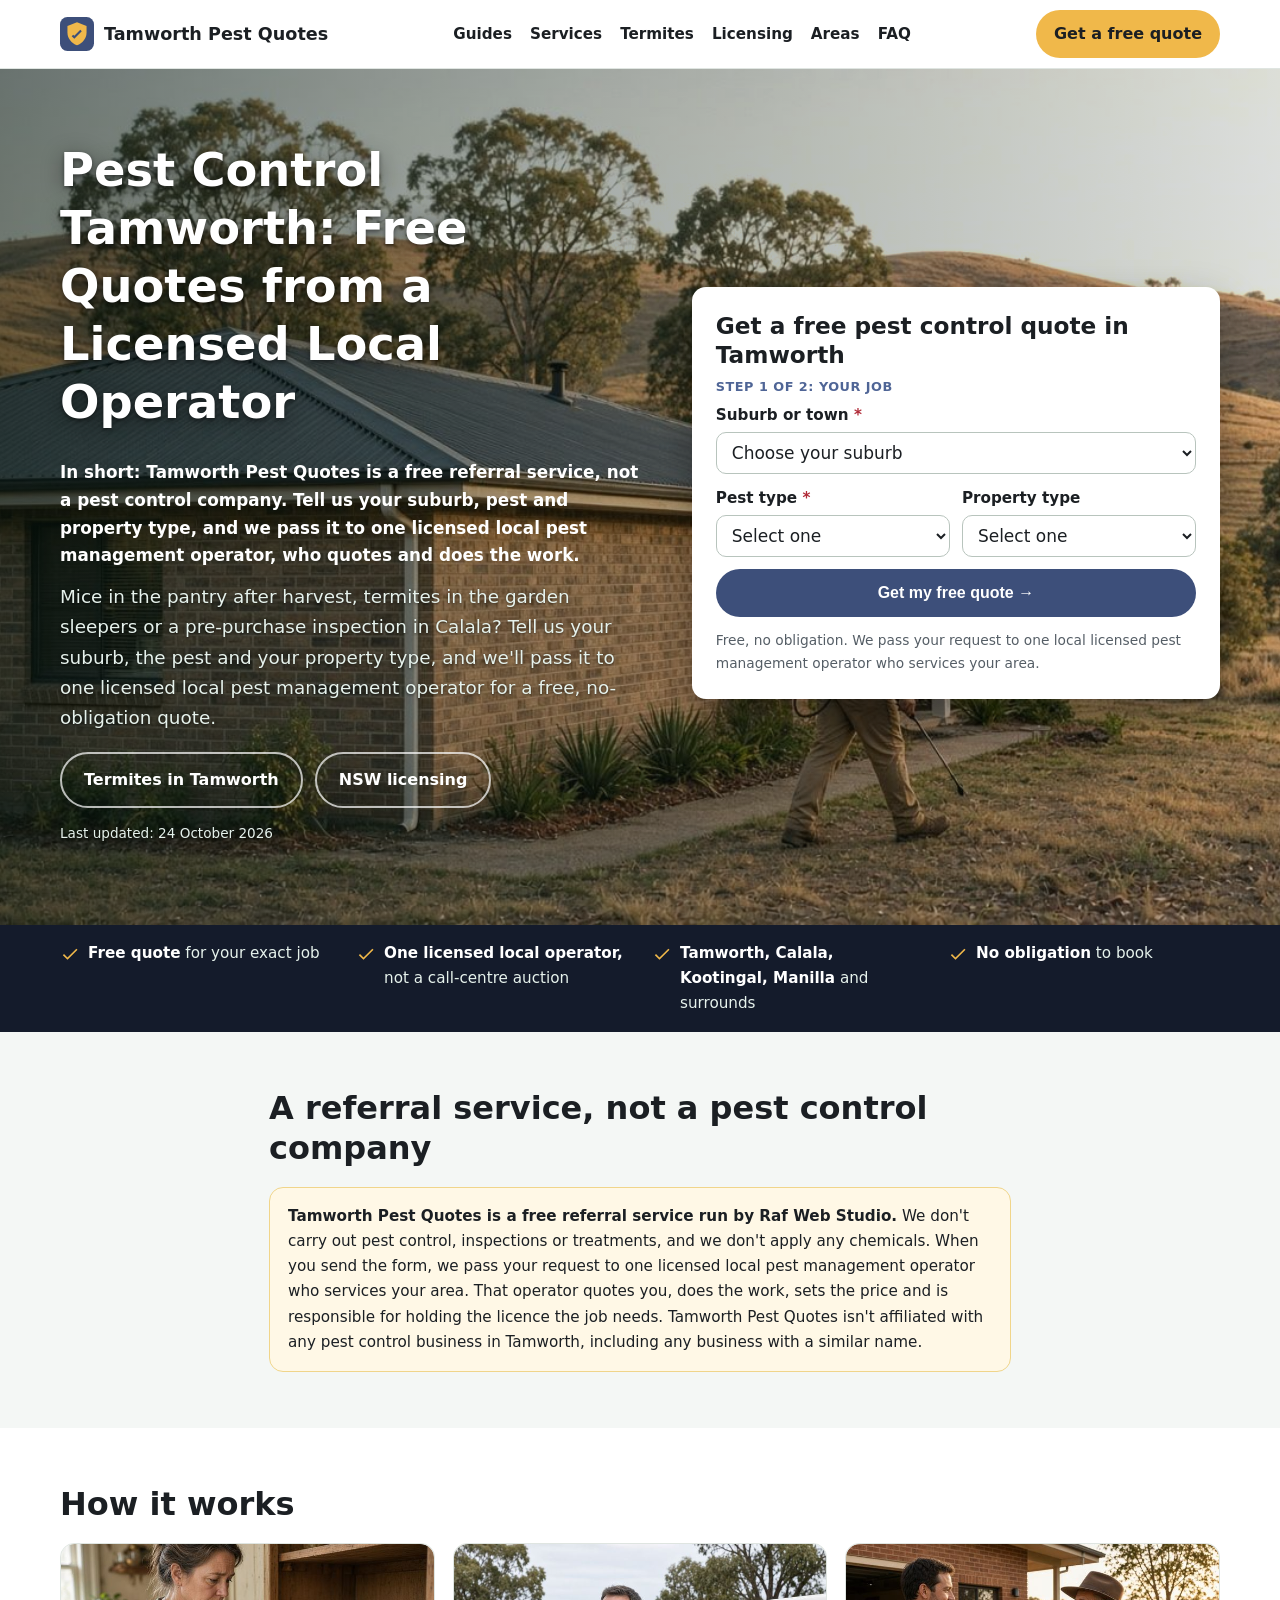
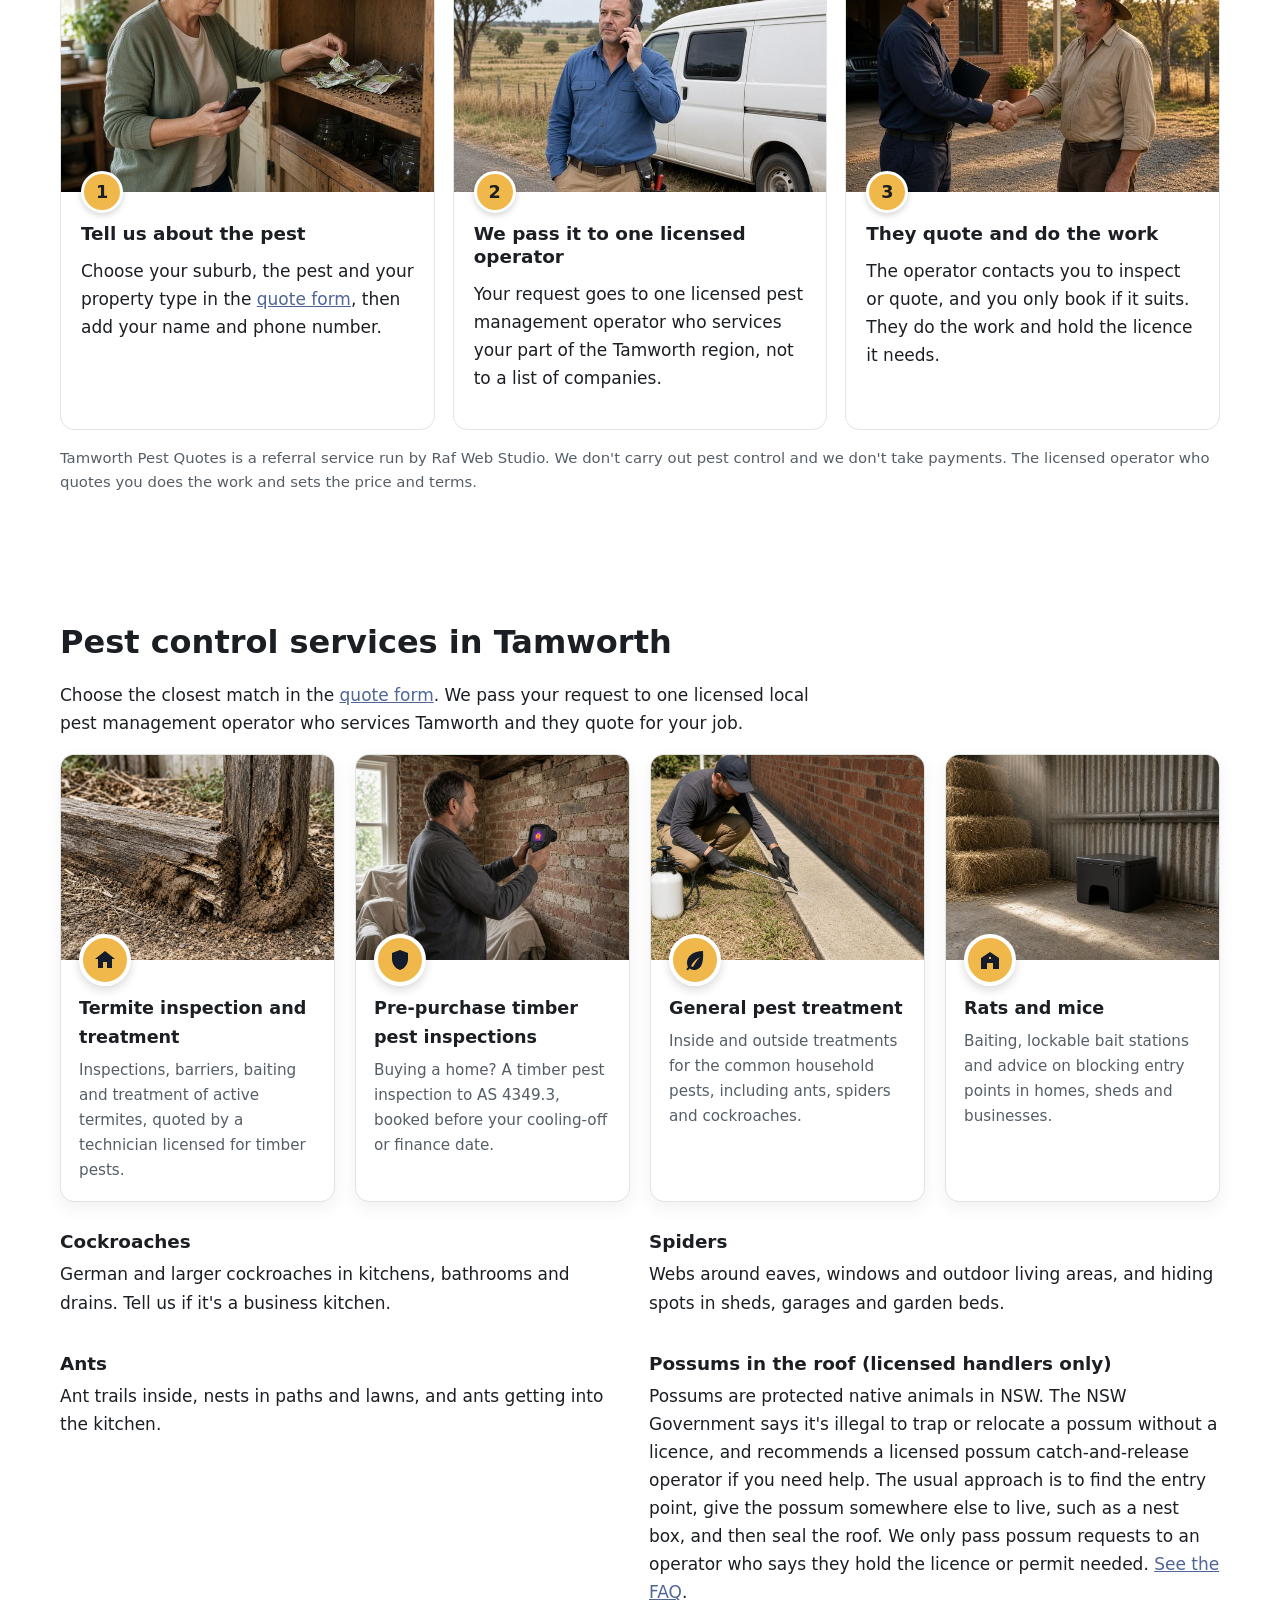
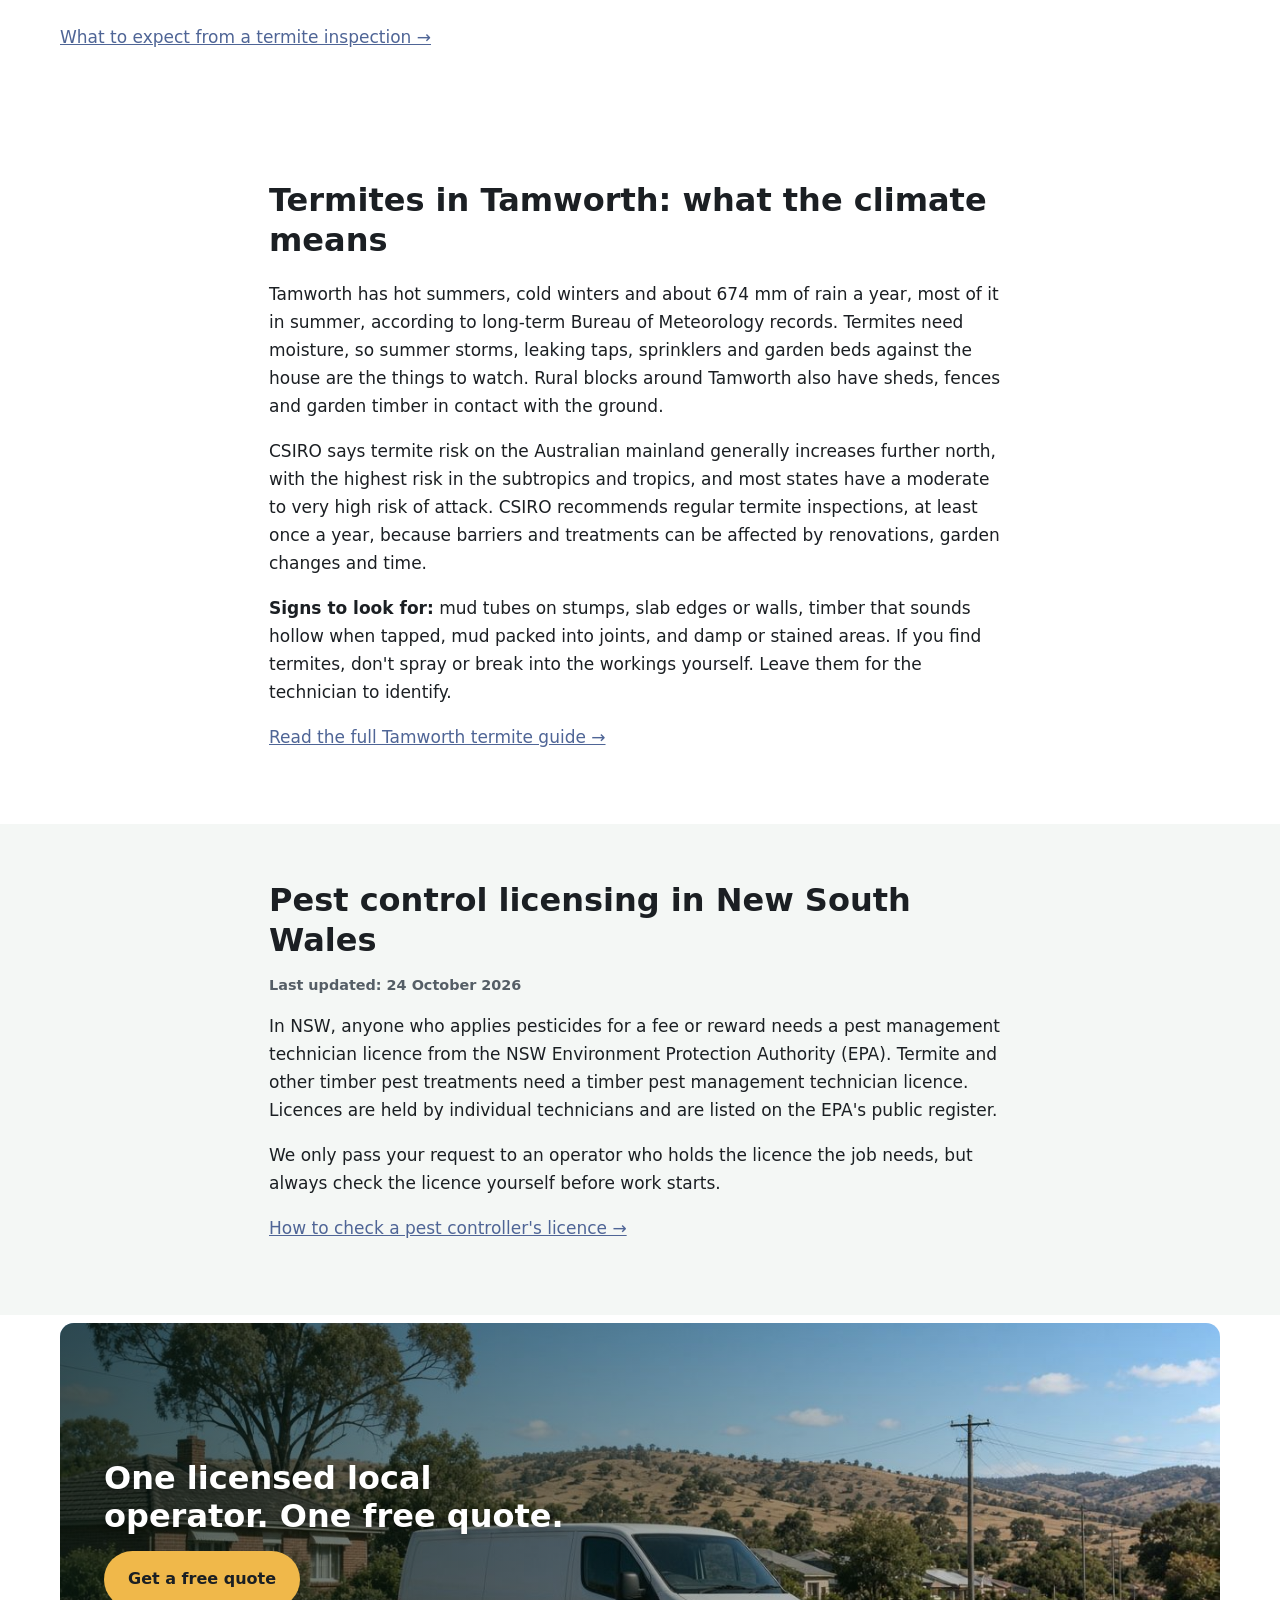
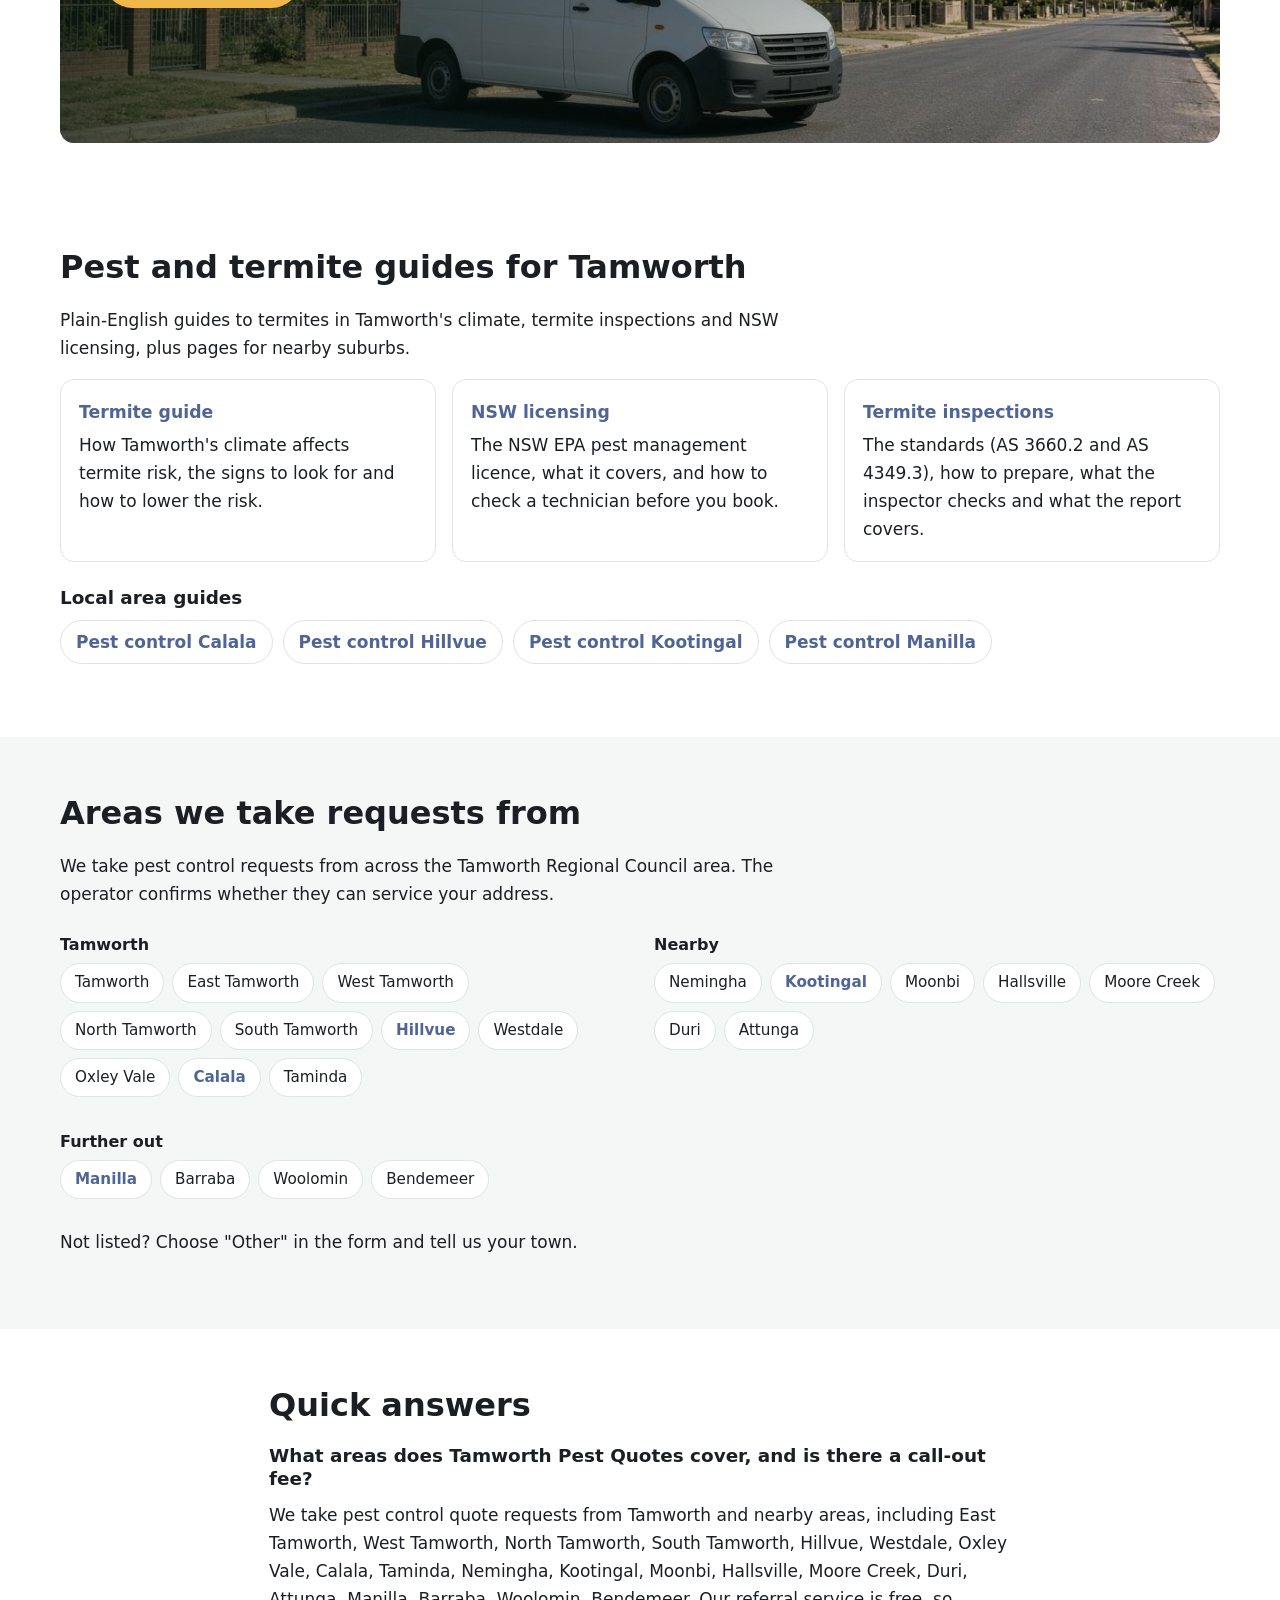
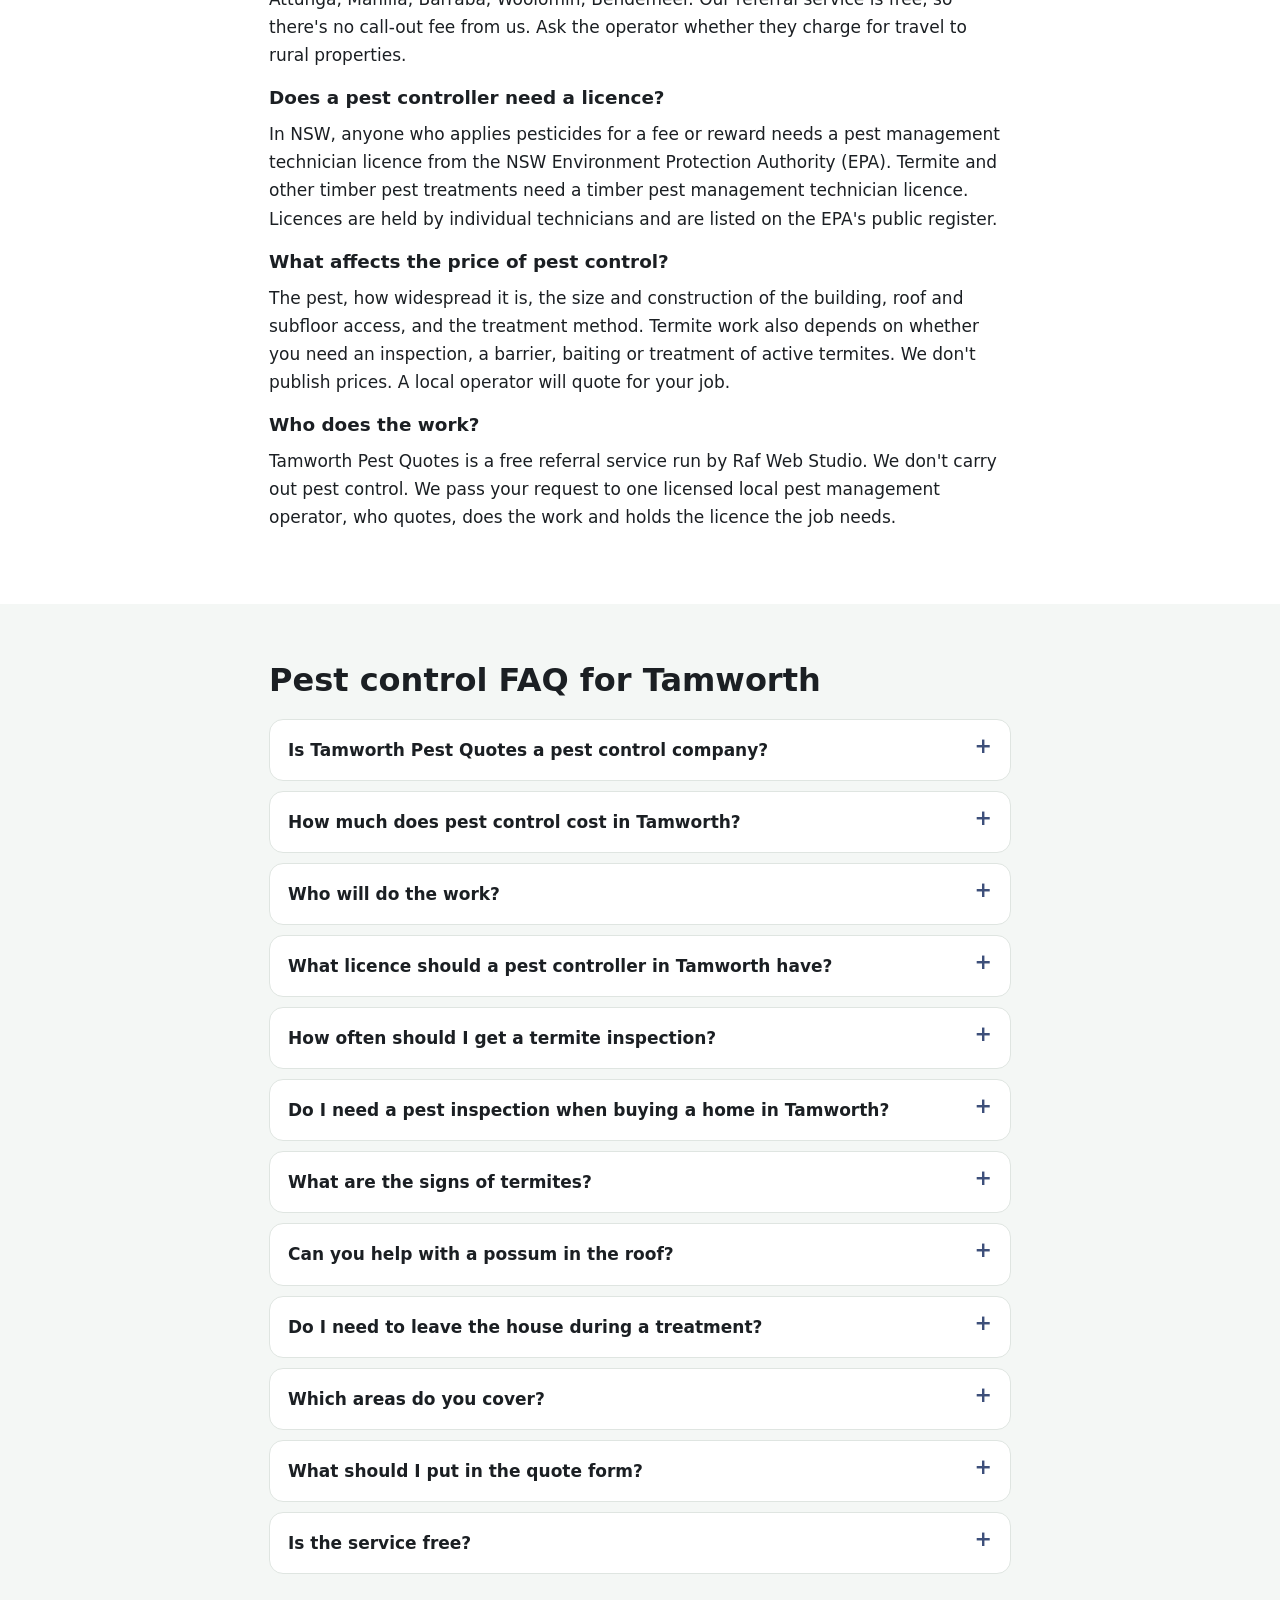
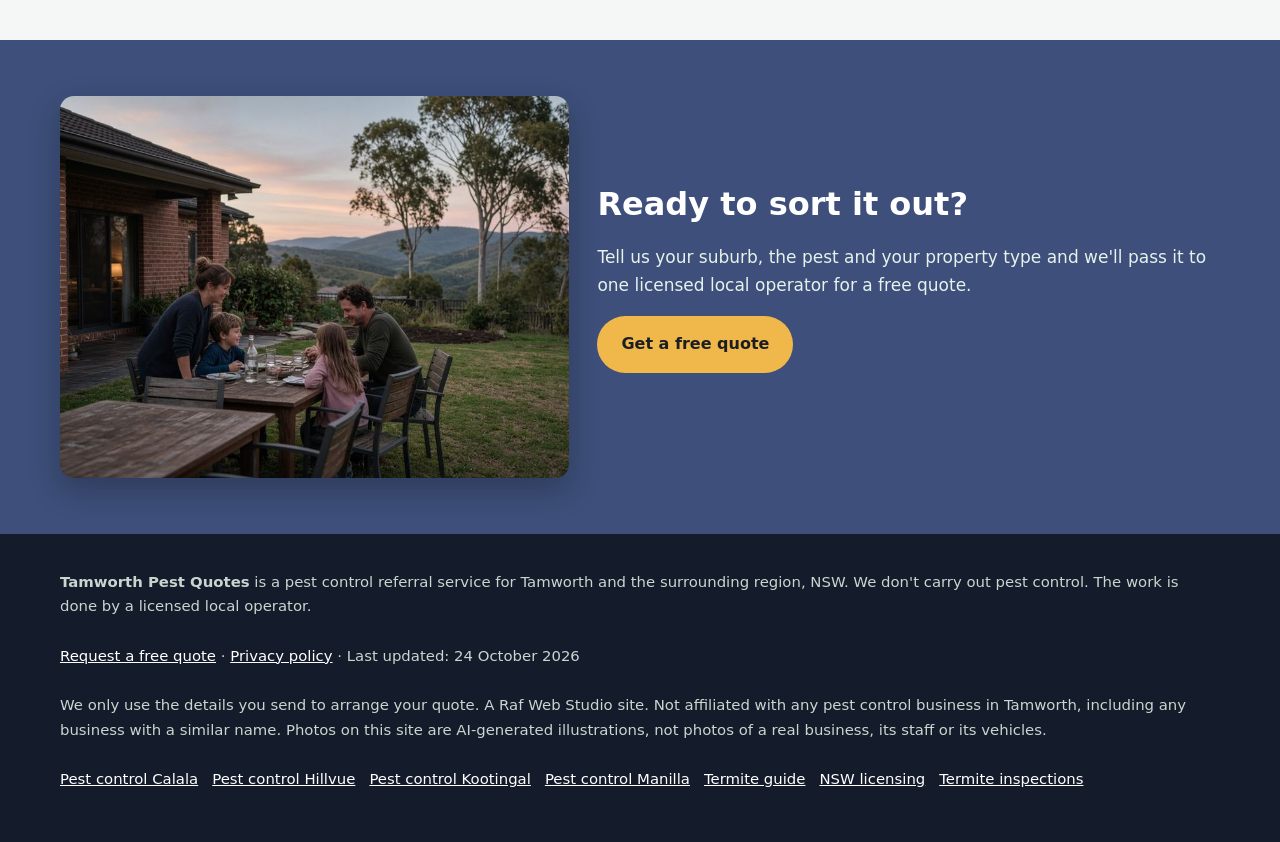
==== commit f39a2878: "Add GA4 gtag + generate_lead and Search Console verification (24 Oct 2026)" ====
--- a/index.html
+++ b/index.html
@@ -2,7 +2,7 @@
 <html lang="en-AU">
 <head>
 <meta charset="utf-8">
-<!-- Search Console verification meta tag goes here once the property is created -->
+<meta name="google-site-verification" content="eEirkHf_5kLrOPLTN9y3RT48Q1-SWzOm3SPt7OxxeIs" />
 <meta name="viewport" content="width=device-width, initial-scale=1">
 <title>Pest Control Tamworth | Free Pest &amp; Termite Quotes, Tamworth NSW</title>
 <meta name="description" content="Pest control and termite inspection quotes in Tamworth, Calala, Hillvue, Kootingal and Manilla. A free referral service: one licensed local operator quotes for your job.">
@@ -21,10 +21,14 @@
 <script>document.documentElement.classList.add('js')</script>
 <link rel="stylesheet" href="styles.css">
 
-<!-- GA4: Google tag (gtag.js) goes here once the GA4 property for pestcontroltamworth.com is created.
-<script async src="https://www.googletagmanager.com/gtag/js?id=G-XXXXXXXXXX"></script>
-<script>window.dataLayer=window.dataLayer||[];function gtag(){dataLayer.push(arguments);}gtag('js',new Date());gtag('config','G-XXXXXXXXXX');</script>
--->
+<!-- Google tag (gtag.js) -->
+<script async src="https://www.googletagmanager.com/gtag/js?id=G-0F5X8C9ZBZ"></script>
+<script>
+  window.dataLayer = window.dataLayer || [];
+  function gtag(){dataLayer.push(arguments);}
+  gtag('js', new Date());
+  gtag('config', 'G-0F5X8C9ZBZ');
+</script>
 
 <script type="application/ld+json">
 {
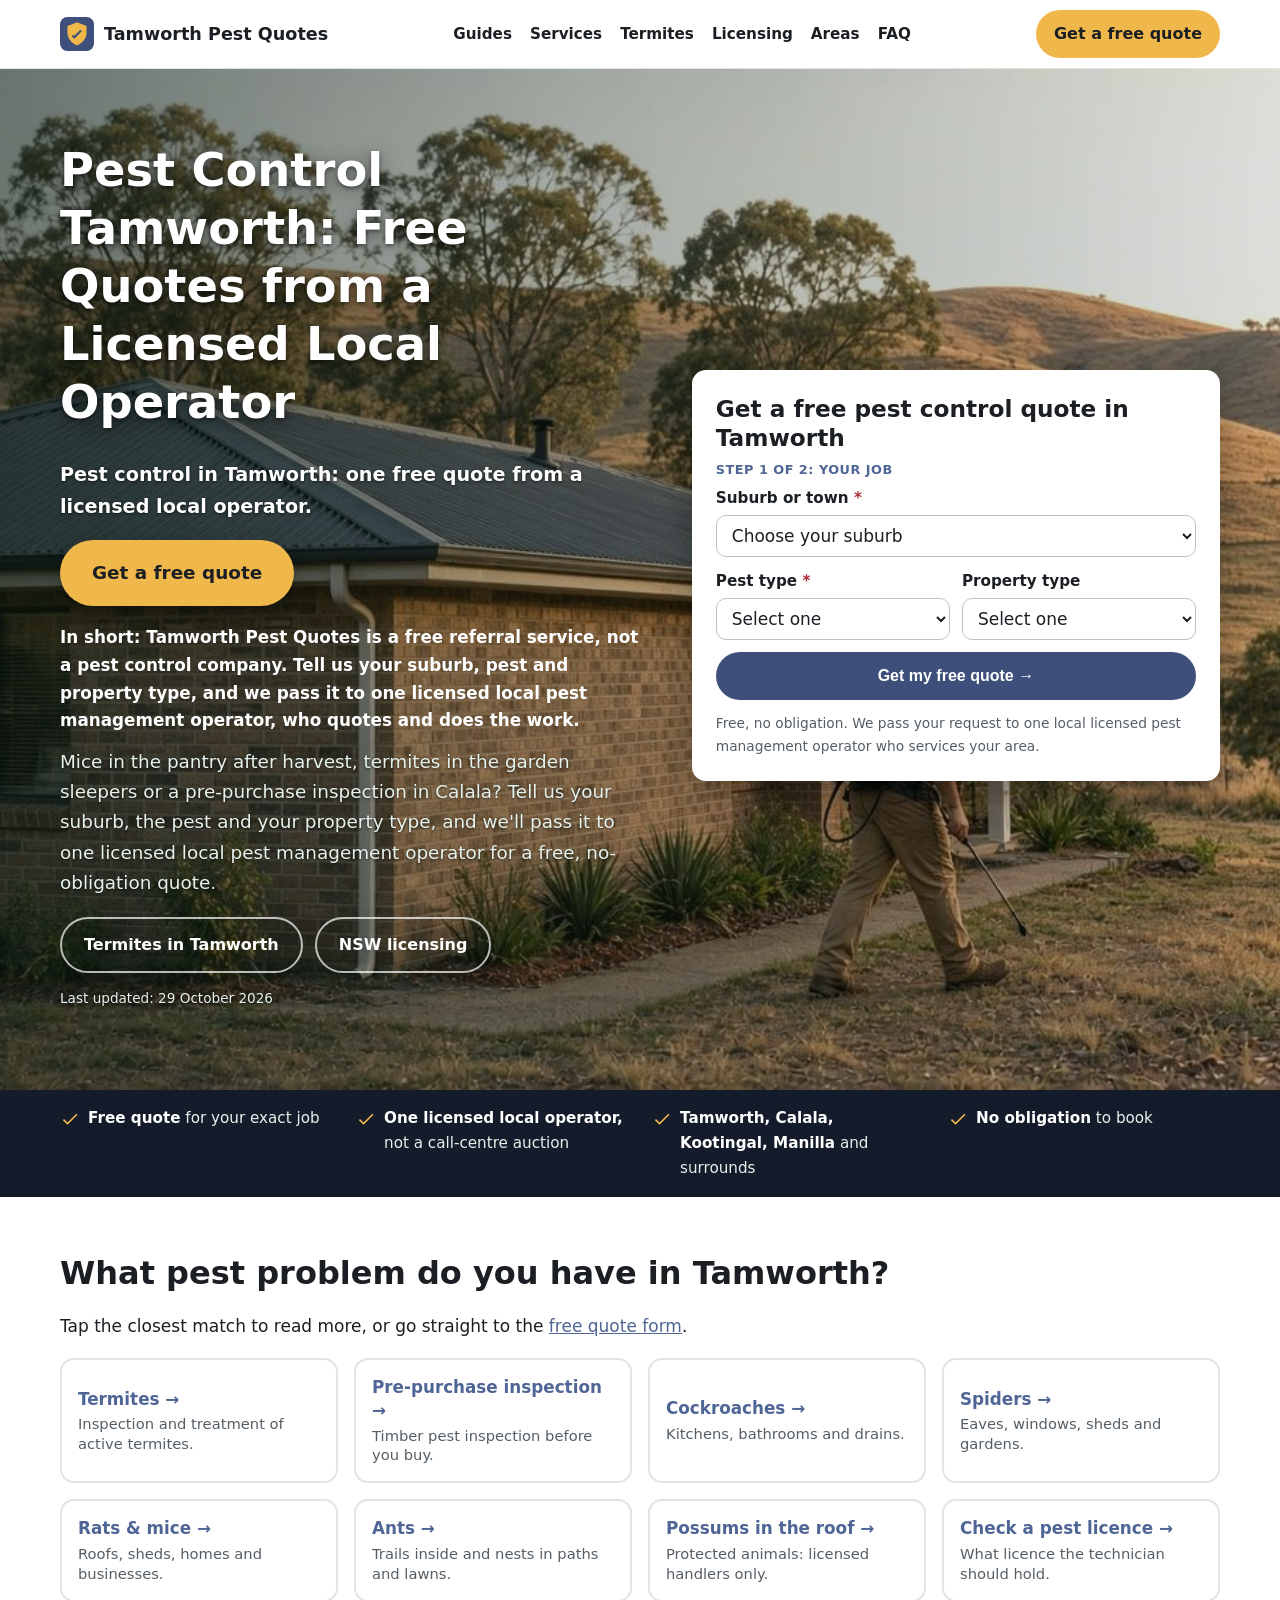
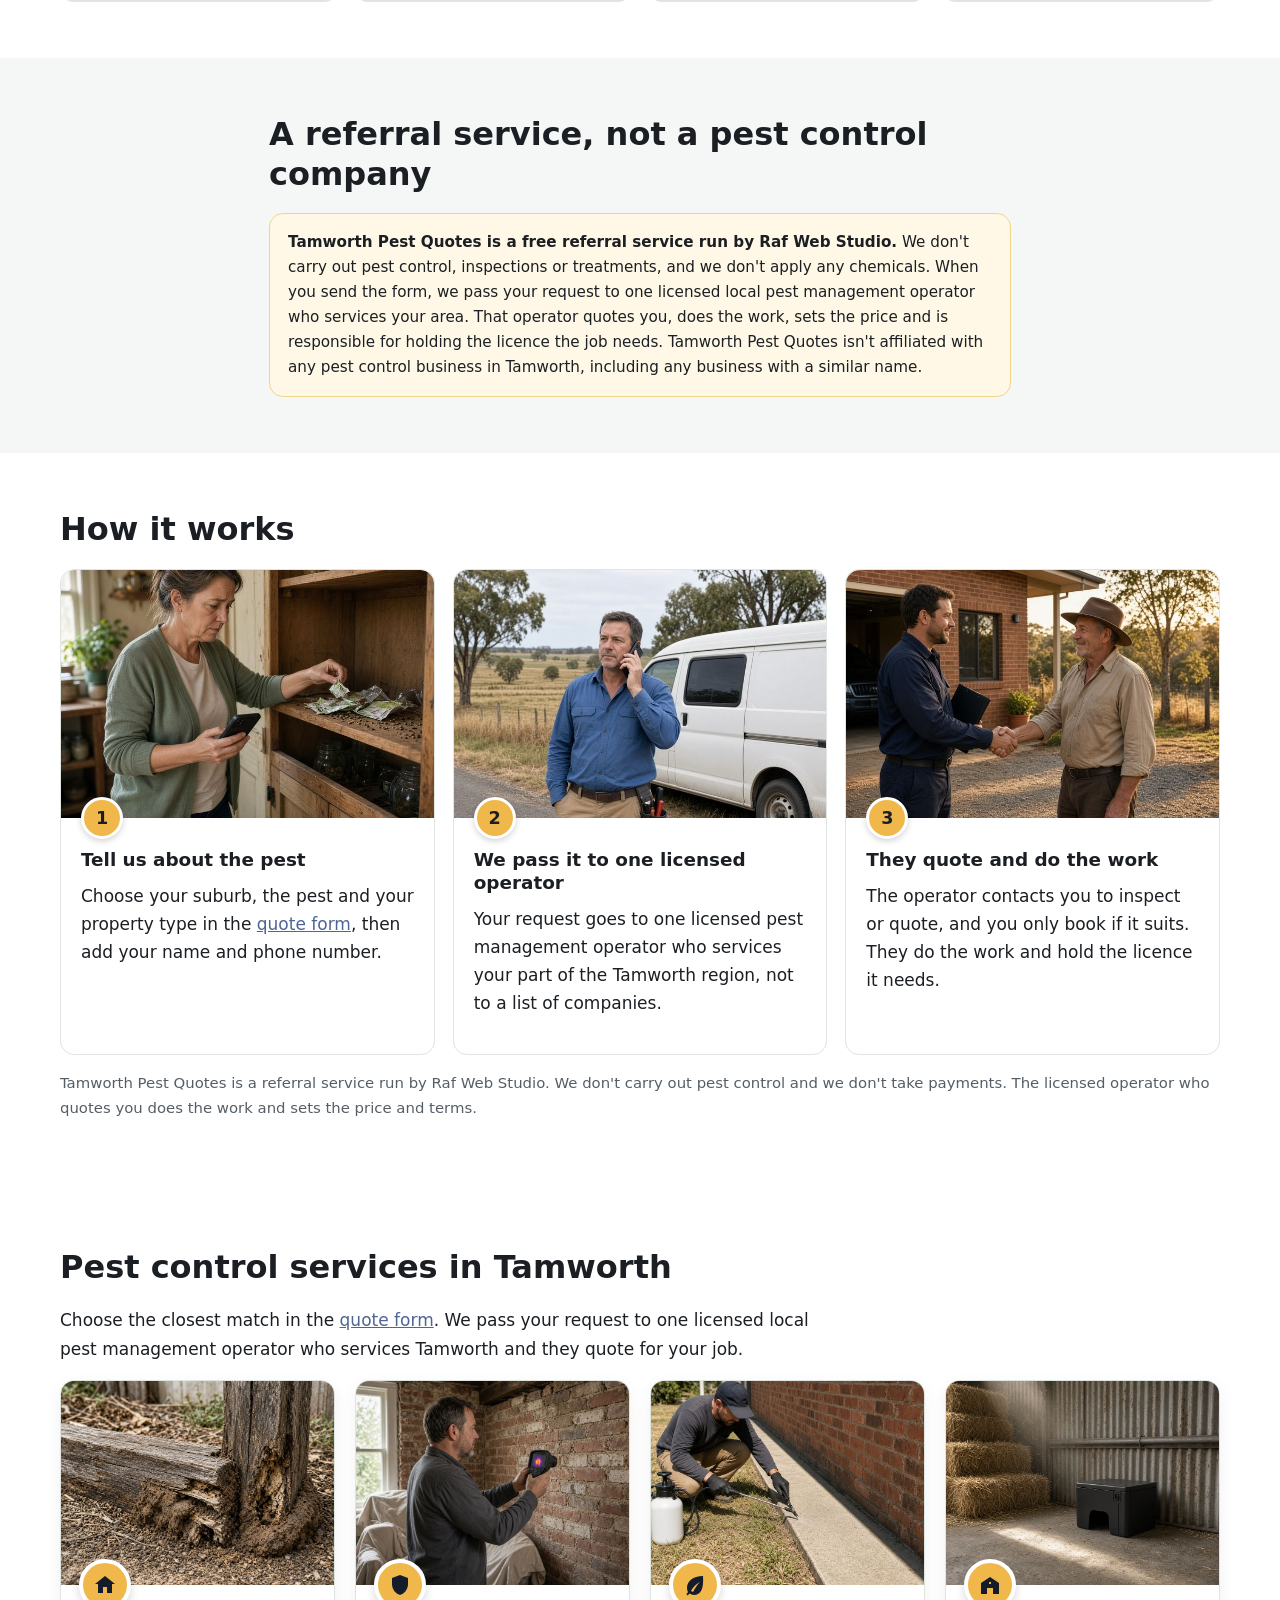
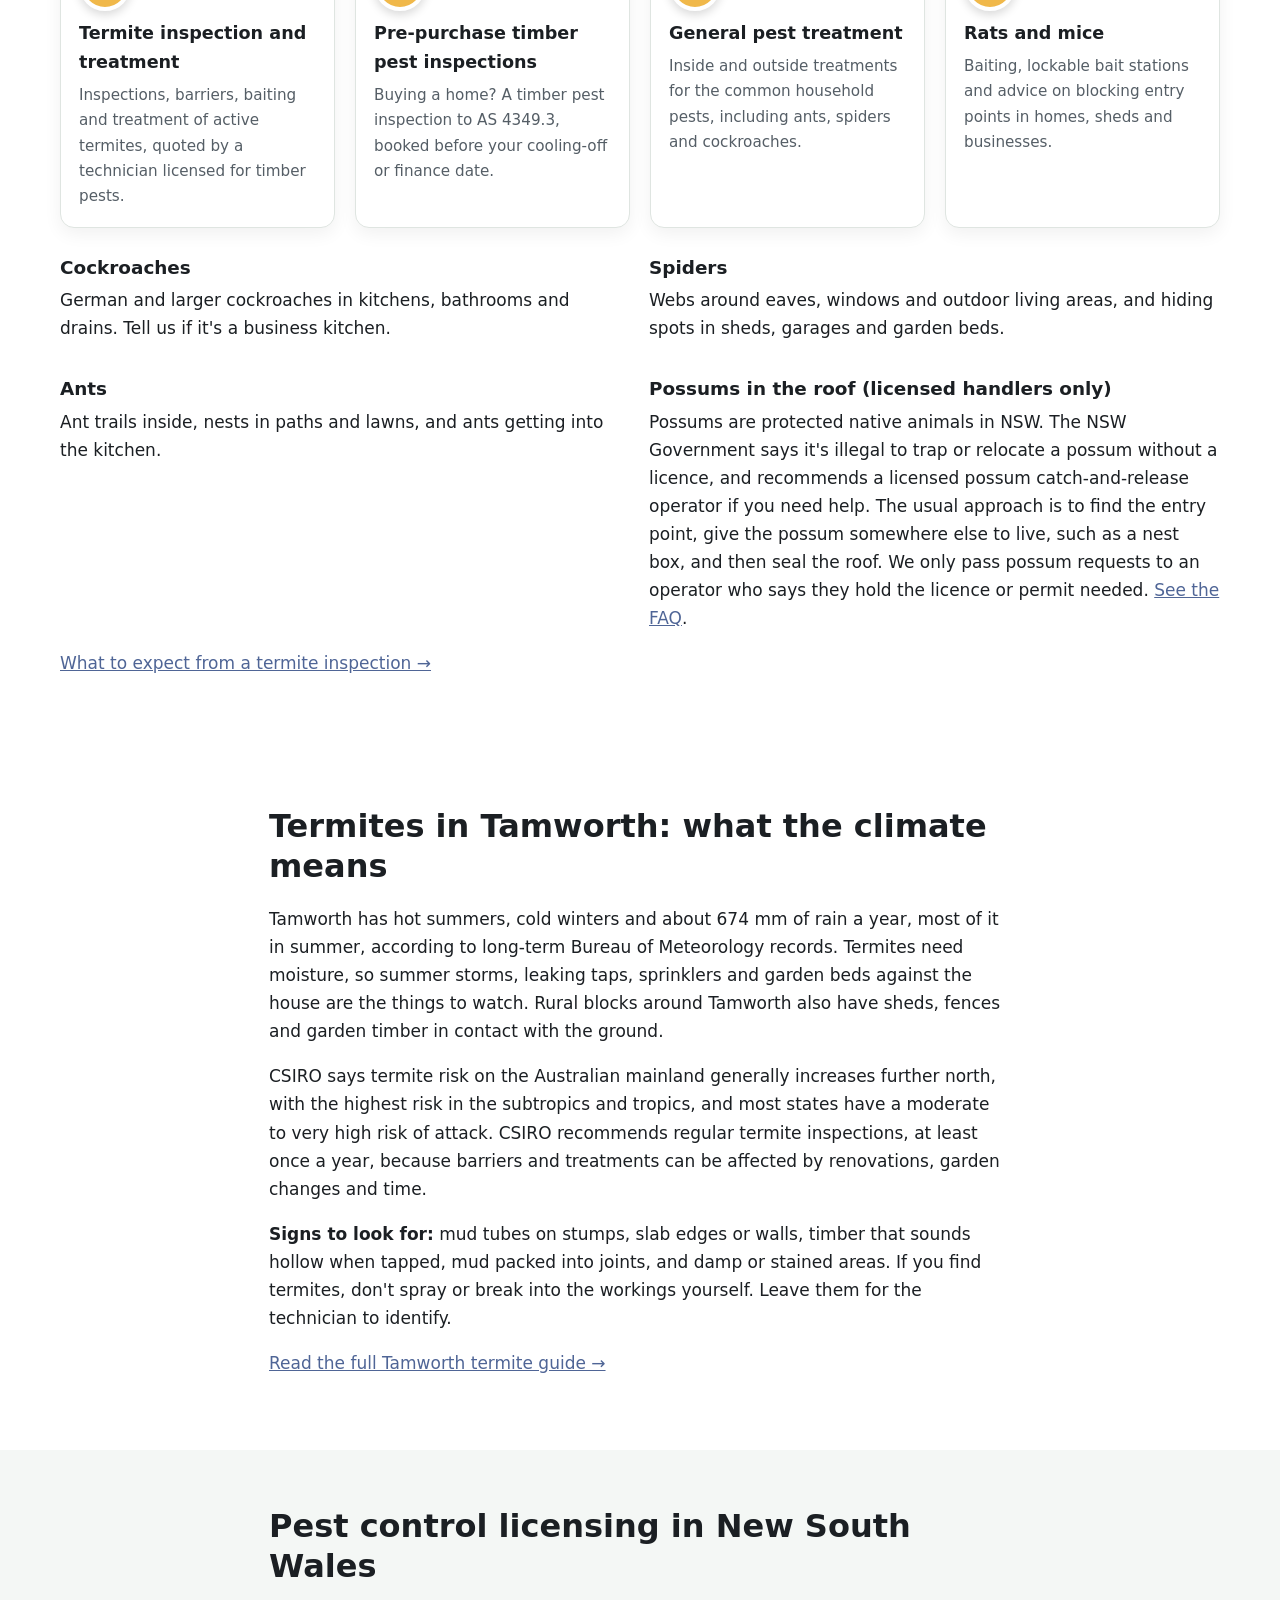
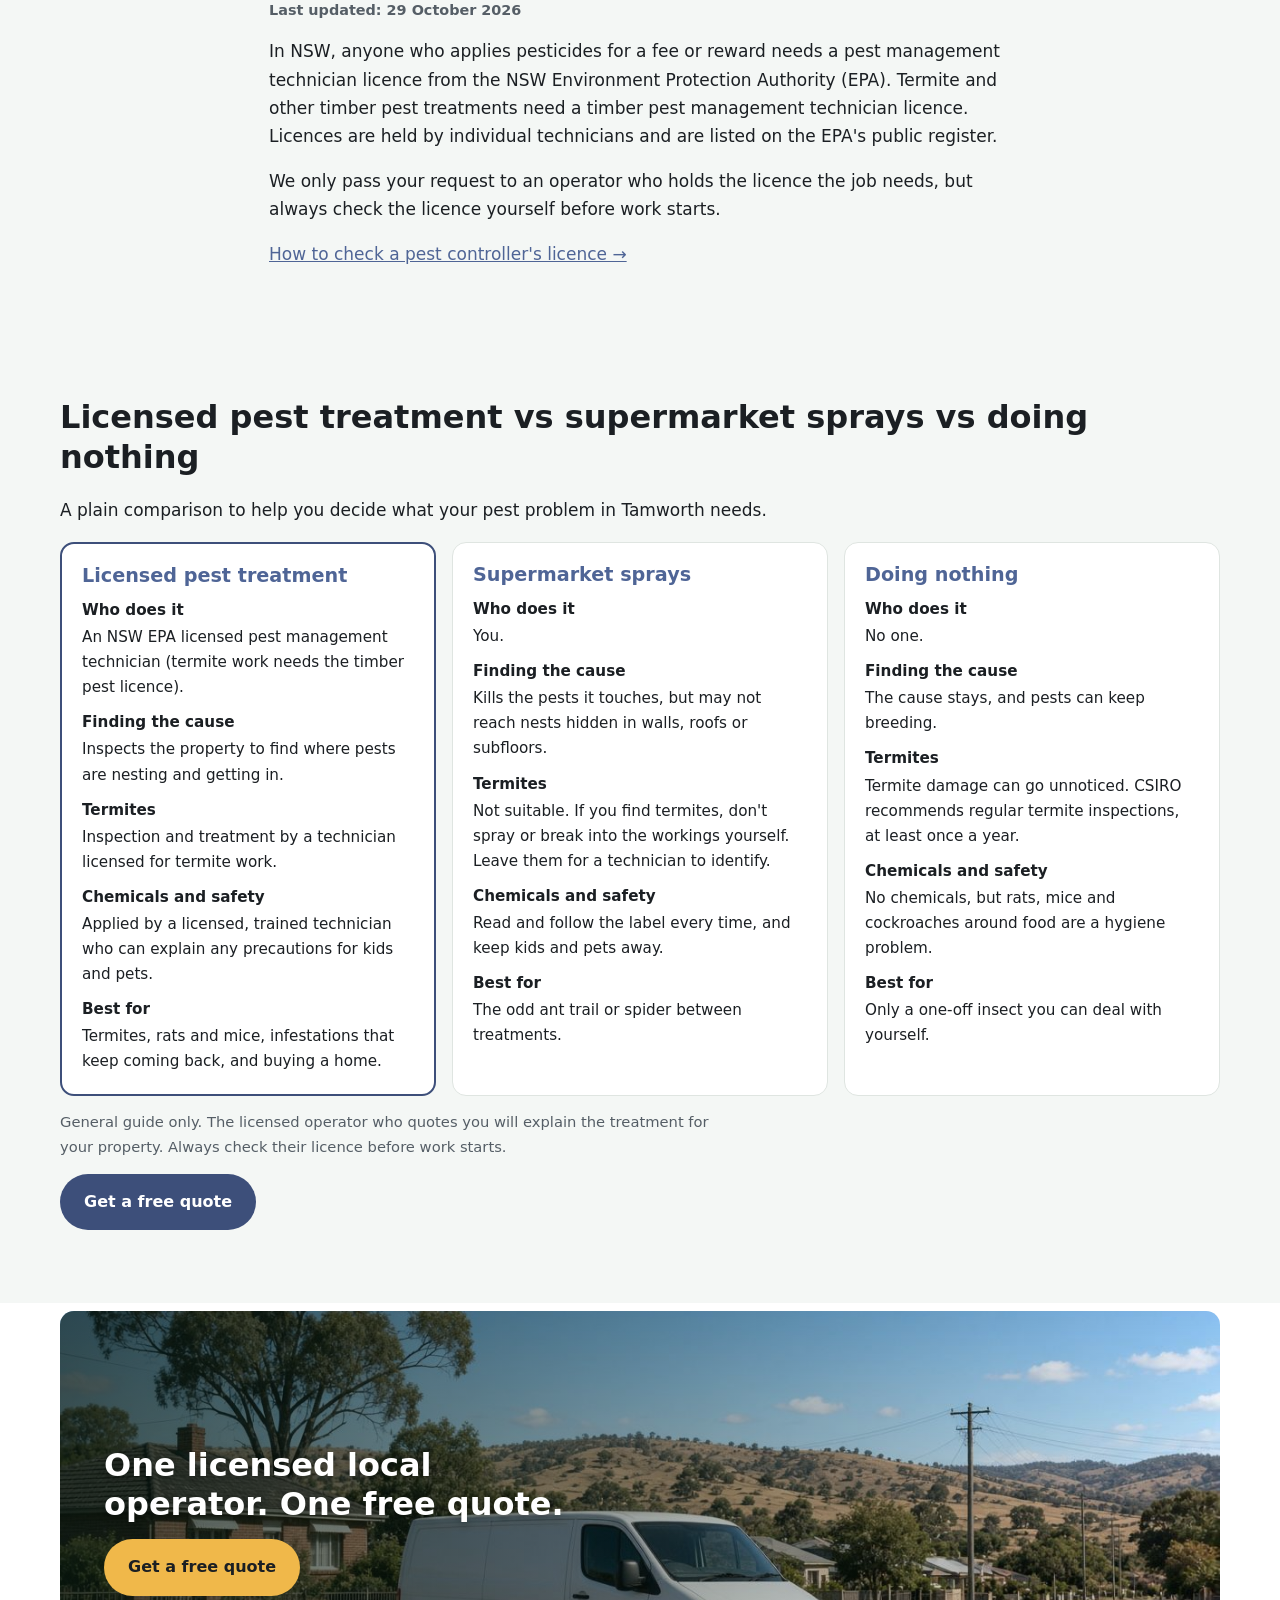
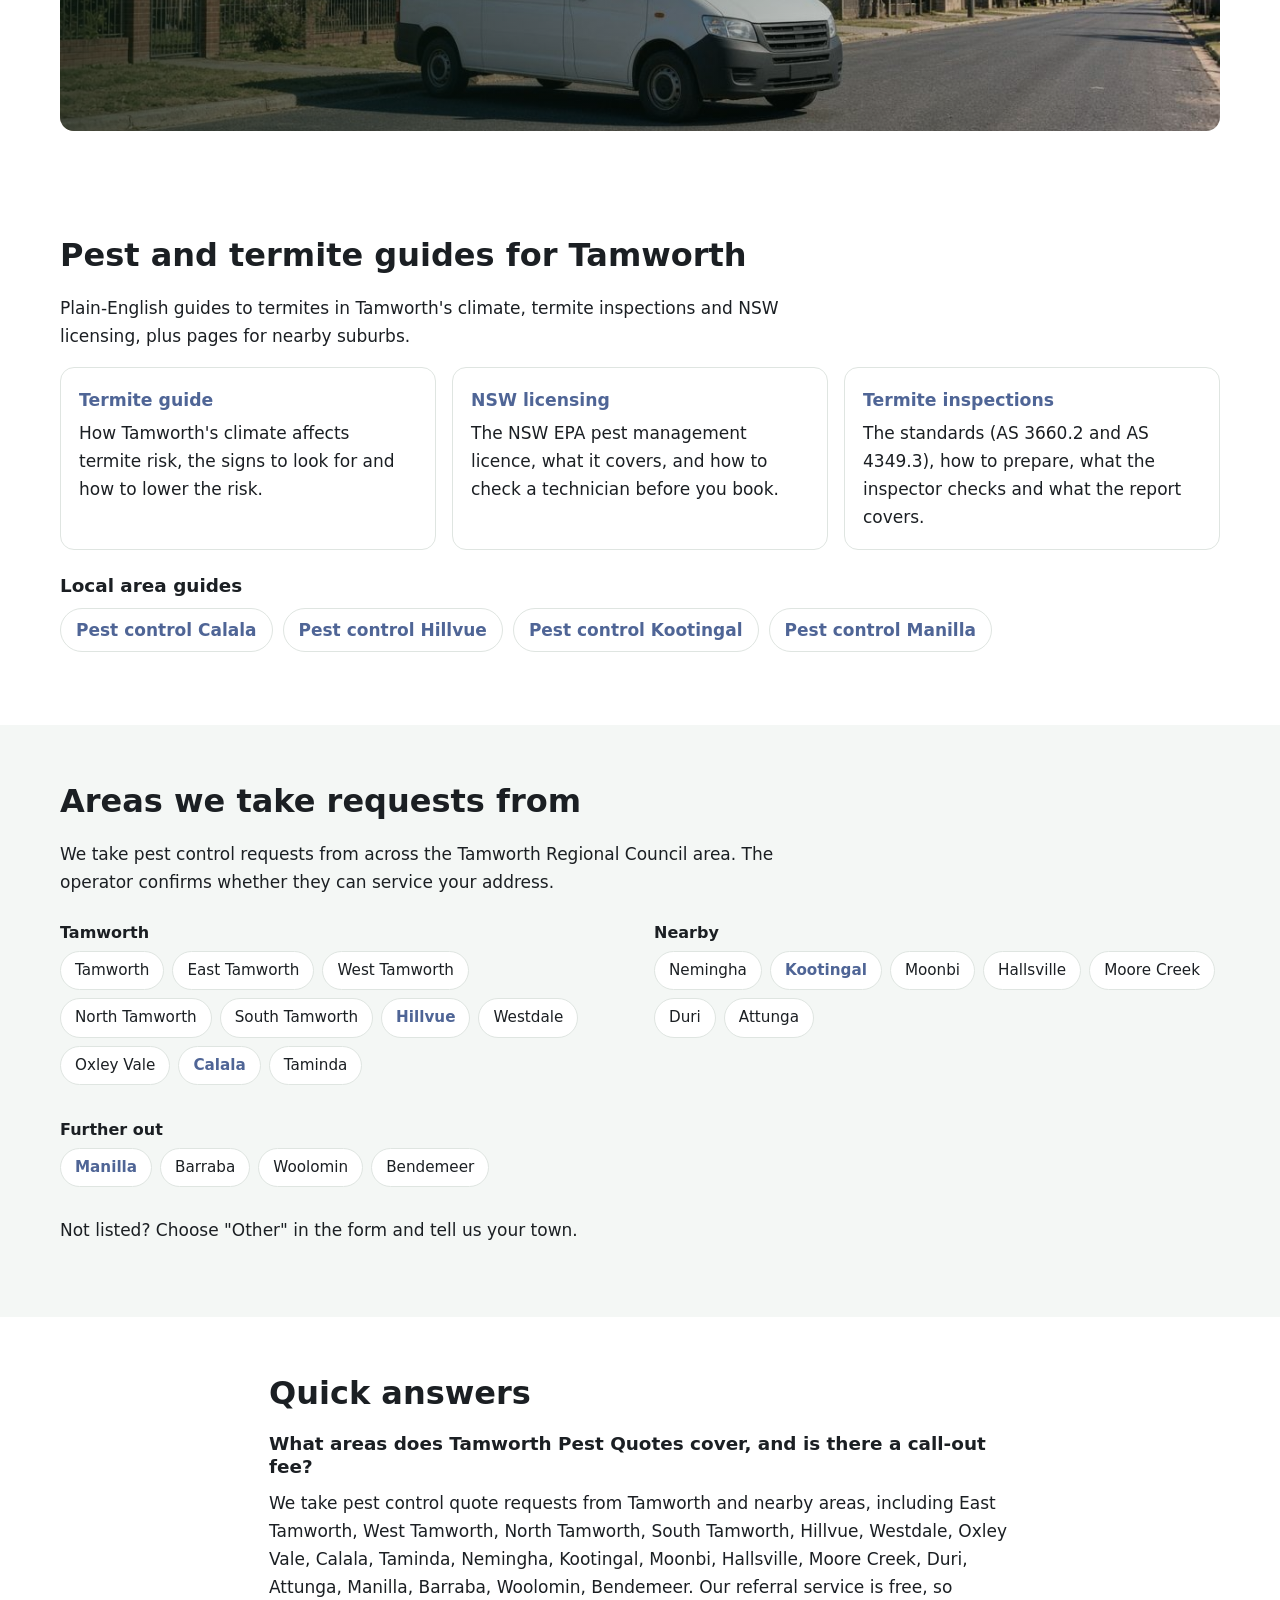
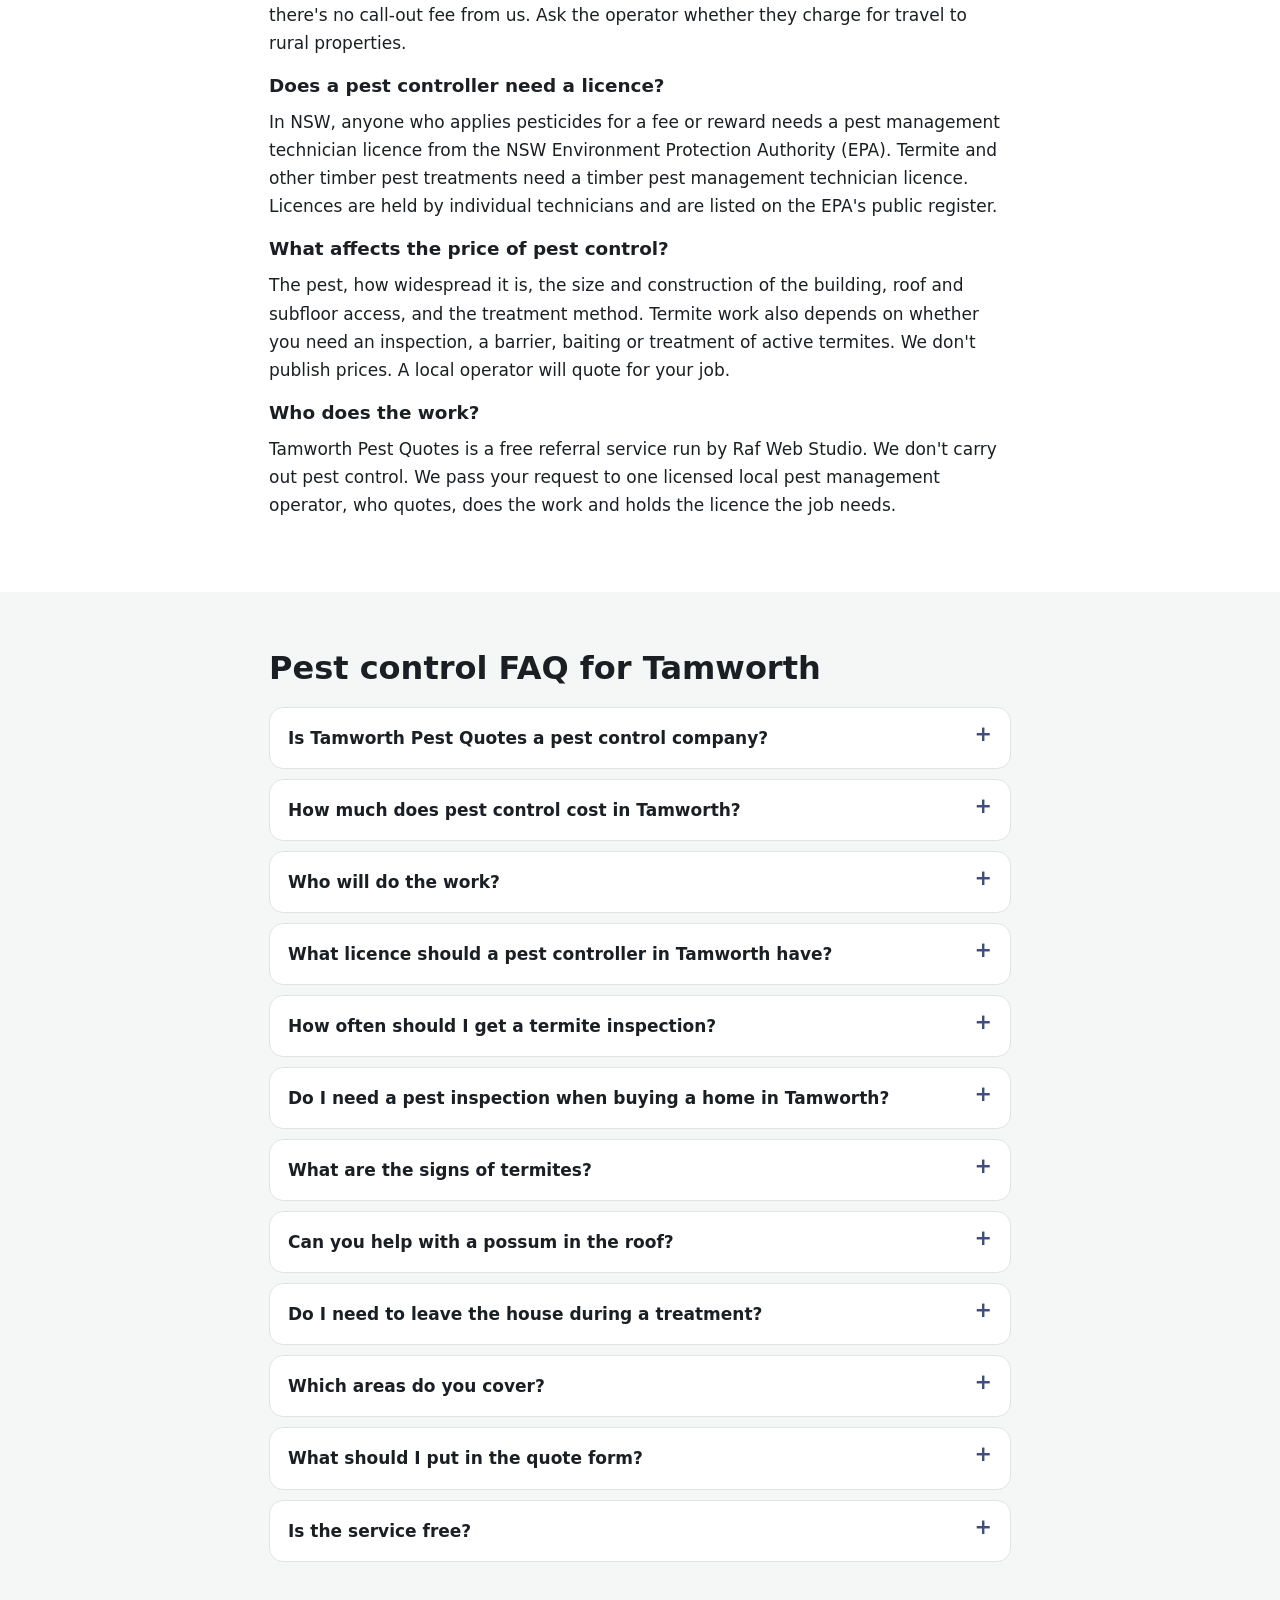
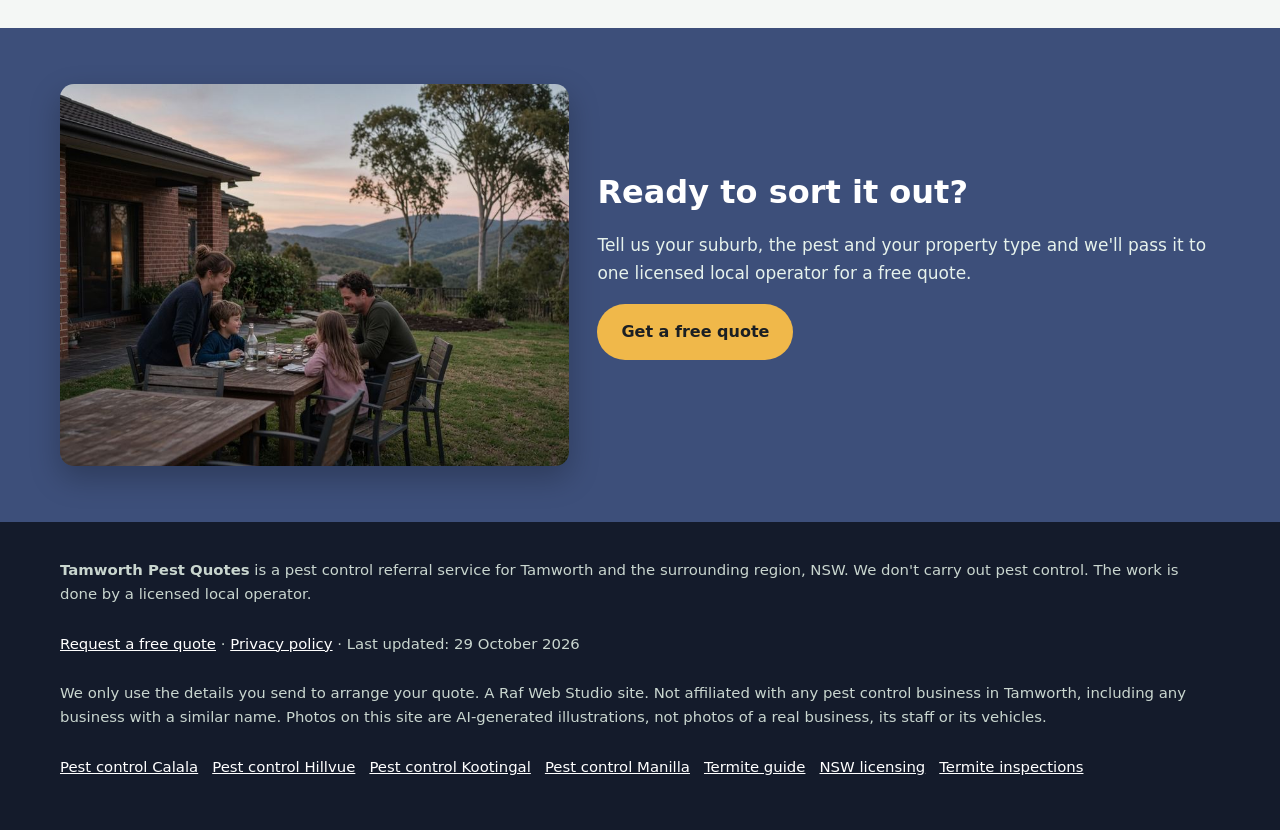
==== commit b0a15883: "Homepage v3: service+town tagline and big quote button, 'What do you need?' tiles, comparison sectio" ====
--- a/index.html
+++ b/index.html
@@ -39,7 +39,7 @@
  "name": "Pest Control Tamworth | Free Pest & Termite Quotes, Tamworth NSW",
  "description": "Pest control and termite inspection quotes in Tamworth, Calala, Hillvue, Kootingal and Manilla. A free referral service: one licensed local operator quotes for your job.",
  "inLanguage": "en-AU",
- "dateModified": "2026-10-24",
+ "dateModified": "2026-10-29",
  "isPartOf": {
   "@id": "https://pestcontroltamworth.com/#website"
  },
@@ -168,7 +168,7 @@
  "name": "Tamworth Pest Quotes",
  "url": "https://pestcontroltamworth.com/",
  "inLanguage": "en-AU",
- "dateModified": "2026-10-24"
+ "dateModified": "2026-10-29"
 }
 </script>
 <script type="application/ld+json">
@@ -411,6 +411,29 @@
  ]
 }
 </script>
+<!--h3:css--><style>
+.h3-tag{font-size:1.2rem;font-weight:600;margin:.2em 0 .9em;color:#fff;text-shadow:0 1px 3px rgba(0,0,0,.6);max-width:36em}
+.btn-xl{font-size:1.15rem;padding:16px 30px;min-height:54px;box-shadow:0 6px 18px rgba(0,0,0,.25)}
+.h3-cta{margin:0 0 18px}
+.need-grid{display:grid;grid-template-columns:repeat(2,minmax(0,1fr));gap:12px;margin-top:18px}
+@media(min-width:800px){.need-grid{grid-template-columns:repeat(4,minmax(0,1fr));gap:16px}}
+.need-grid a{display:flex;flex-direction:column;justify-content:center;min-height:96px;padding:16px;background:#fff;border:2px solid var(--line);border-radius:var(--radius);text-decoration:none;color:var(--ink);line-height:1.35}
+.need-grid a:hover,.need-grid a:focus-visible{border-color:var(--green);background:var(--soft)}
+.need-grid strong{color:var(--green-2);font-size:1.05rem;margin-bottom:4px}
+.need-grid strong::after{content:" \2192"}
+.need-grid span{font-size:.92rem;color:var(--muted)}
+.cmp{display:grid;gap:16px;margin-top:18px}
+@media(min-width:900px){.cmp{grid-template-columns:repeat(3,minmax(0,1fr))}}
+.cmp article{background:#fff;border:1px solid var(--line);border-radius:var(--radius);padding:20px}
+.cmp article.cmp-main{border:2px solid var(--green)}
+.cmp h3{margin:0 0 10px;font-size:1.2rem;color:var(--green-2)}
+.cmp dl{margin:0}.cmp dt{font-weight:700;margin-top:10px;font-size:.95rem}.cmp dd{margin:2px 0 0;color:var(--ink);font-size:.95rem}
+.cmp-note{font-size:.92rem;color:var(--muted);margin-top:14px;max-width:46em}
+.mobile-call{transition:transform .2s ease;padding-bottom:calc(10px + env(safe-area-inset-bottom))}
+.mobile-call .btn{min-height:48px;font-size:1.05rem}
+.mobile-call.mc-off{transform:translateY(120%)}
+@media(prefers-reduced-motion:reduce){.mobile-call{transition:none}}
+</style><!--/h3:css-->
 </head>
 <body>
 <a class="skip-link" href="#main">Skip to content</a>
@@ -436,11 +459,12 @@
   </picture>
   <div class="wrap hero-grid">
     <div class="hero-copy">
-      <h1 id="h1">Pest Control Tamworth: Free Quotes from a Licensed Local Operator</h1>
-      <p class="summary">In short: Tamworth Pest Quotes is a free referral service, not a pest control company. Tell us your suburb, pest and property type, and we pass it to one licensed local pest management operator, who quotes and does the work.</p>
+      <h1 id="h1">Pest Control Tamworth: Free Quotes from a Licensed Local Operator</h1><!--h3:hero-->
+      <p class="h3-tag">Pest control in Tamworth: one free quote from a licensed local operator.</p>
+      <p class="h3-cta"><a class="btn btn-call btn-xl" href="#quote">Get a free quote</a></p><!--/h3:hero-->      <p class="summary">In short: Tamworth Pest Quotes is a free referral service, not a pest control company. Tell us your suburb, pest and property type, and we pass it to one licensed local pest management operator, who quotes and does the work.</p>
       <p class="lead">Mice in the pantry after harvest, termites in the garden sleepers or a pre-purchase inspection in Calala? Tell us your suburb, the pest and your property type, and we'll pass it to one licensed local pest management operator for a free, no-obligation quote.</p>
       <div class="ctas"><a class="btn btn-ghost" href="#termites">Termites in Tamworth</a><a class="btn btn-ghost" href="#licensing">NSW licensing</a></div>
-      <p class="updated">Last updated: 24 October 2026</p>
+      <p class="updated">Last updated: 29 October 2026</p>
     </div>
     <div class="hero-form-card" id="quote">
       <h2 id="quote-h">Get a free pest control quote in Tamworth</h2>
@@ -481,6 +505,15 @@
 <section class="trust" aria-label="Why use this service">
   <ul class="wrap trust-list"><li><svg viewBox="0 0 24 24" aria-hidden="true"><path fill="currentColor" d="M9 16.2 4.8 12l-1.4 1.4L9 19 21 7l-1.4-1.4z"/></svg><span><strong>Free quote</strong> for your exact job</span></li><li><svg viewBox="0 0 24 24" aria-hidden="true"><path fill="currentColor" d="M9 16.2 4.8 12l-1.4 1.4L9 19 21 7l-1.4-1.4z"/></svg><span><strong>One licensed local operator,</strong> not a call-centre auction</span></li><li><svg viewBox="0 0 24 24" aria-hidden="true"><path fill="currentColor" d="M9 16.2 4.8 12l-1.4 1.4L9 19 21 7l-1.4-1.4z"/></svg><span><strong>Tamworth, Calala, Kootingal, Manilla</strong> and surrounds</span></li><li><svg viewBox="0 0 24 24" aria-hidden="true"><path fill="currentColor" d="M9 16.2 4.8 12l-1.4 1.4L9 19 21 7l-1.4-1.4z"/></svg><span><strong>No obligation</strong> to book</span></li></ul>
 </section>
+<!--h3:need-->
+<section id="need" aria-labelledby="need-h">
+  <div class="wrap">
+    <h2 id="need-h">What pest problem do you have in Tamworth?</h2>
+    <p class="intro">Tap the closest match to read more, or go straight to the <a href="#quote">free quote form</a>.</p>
+    <div class="need-grid"><a href="/termites-tamworth/"><strong>Termites</strong><span>Inspection and treatment of active termites.</span></a><a href="/termite-inspection/"><strong>Pre-purchase inspection</strong><span>Timber pest inspection before you buy.</span></a><a href="#quote"><strong>Cockroaches</strong><span>Kitchens, bathrooms and drains.</span></a><a href="#quote"><strong>Spiders</strong><span>Eaves, windows, sheds and gardens.</span></a><a href="#quote"><strong>Rats &amp; mice</strong><span>Roofs, sheds, homes and businesses.</span></a><a href="#quote"><strong>Ants</strong><span>Trails inside and nests in paths and lawns.</span></a><a href="#services"><strong>Possums in the roof</strong><span>Protected animals: licensed handlers only.</span></a><a href="/pest-control-licence-nsw/"><strong>Check a pest licence</strong><span>What licence the technician should hold.</span></a></div>
+  </div>
+</section>
+<!--/h3:need-->
 <section class="alt" id="referral" aria-labelledby="ref-h">
   <div class="wrap intro">
     <h2 id="ref-h">A referral service, not a pest control company</h2>
@@ -536,12 +569,23 @@
 <section class="alt" id="licensing" aria-labelledby="lic-h">
   <div class="wrap intro">
     <h2 id="lic-h">Pest control licensing in New South Wales</h2>
-    <p class="updated-dark">Last updated: 24 October 2026</p>
+    <p class="updated-dark">Last updated: 29 October 2026</p>
     <p>In NSW, anyone who applies pesticides for a fee or reward needs a pest management technician licence from the NSW Environment Protection Authority (EPA). Termite and other timber pest treatments need a timber pest management technician licence. Licences are held by individual technicians and are listed on the EPA's public register.</p>
     <p>We only pass your request to an operator who holds the licence the job needs, but always check the licence yourself before work starts.</p>
     <p><a href="/pest-control-licence-nsw/">How to check a pest controller's licence →</a></p>
   </div>
 </section>
+<!--h3:compare-->
+<section class="alt" id="compare" aria-labelledby="compare-h">
+  <div class="wrap">
+    <h2 id="compare-h">Licensed pest treatment vs supermarket sprays vs doing nothing</h2>
+    <p class="intro">A plain comparison to help you decide what your pest problem in Tamworth needs.</p>
+    <div class="cmp"><article class="cmp-main"><h3>Licensed pest treatment</h3><dl><dt>Who does it</dt><dd>An NSW EPA licensed pest management technician (termite work needs the timber pest licence).</dd><dt>Finding the cause</dt><dd>Inspects the property to find where pests are nesting and getting in.</dd><dt>Termites</dt><dd>Inspection and treatment by a technician licensed for termite work.</dd><dt>Chemicals and safety</dt><dd>Applied by a licensed, trained technician who can explain any precautions for kids and pets.</dd><dt>Best for</dt><dd>Termites, rats and mice, infestations that keep coming back, and buying a home.</dd></dl></article><article><h3>Supermarket sprays</h3><dl><dt>Who does it</dt><dd>You.</dd><dt>Finding the cause</dt><dd>Kills the pests it touches, but may not reach nests hidden in walls, roofs or subfloors.</dd><dt>Termites</dt><dd>Not suitable. If you find termites, don't spray or break into the workings yourself. Leave them for a technician to identify.</dd><dt>Chemicals and safety</dt><dd>Read and follow the label every time, and keep kids and pets away.</dd><dt>Best for</dt><dd>The odd ant trail or spider between treatments.</dd></dl></article><article><h3>Doing nothing</h3><dl><dt>Who does it</dt><dd>No one.</dd><dt>Finding the cause</dt><dd>The cause stays, and pests can keep breeding.</dd><dt>Termites</dt><dd>Termite damage can go unnoticed. CSIRO recommends regular termite inspections, at least once a year.</dd><dt>Chemicals and safety</dt><dd>No chemicals, but rats, mice and cockroaches around food are a hygiene problem.</dd><dt>Best for</dt><dd>Only a one-off insect you can deal with yourself.</dd></dl></article></div>
+    <p class="cmp-note">General guide only. The licensed operator who quotes you will explain the treatment for your property. Always check their licence before work starts.</p>
+    <p><a class="btn btn-primary" href="#quote">Get a free quote</a></p>
+  </div>
+</section>
+<!--/h3:compare-->
 <section class="band-wrap" aria-label="One licensed local operator. One free quote.">
   <div class="wrap">
     <div class="truck-band">
@@ -619,7 +663,7 @@
 <footer class="site-footer">
   <div class="wrap">
     <p><strong>Tamworth Pest Quotes</strong> is a pest control referral service for Tamworth and the surrounding region, NSW. We don't carry out pest control. The work is done by a licensed local operator.</p>
-    <p><a href="#quote">Request a free quote</a> · <a href="privacy.html">Privacy policy</a> · Last updated: 24 October 2026</p>
+    <p><a href="#quote">Request a free quote</a> · <a href="privacy.html">Privacy policy</a> · Last updated: 29 October 2026</p>
     <p>We only use the details you send to arrange your quote. A Raf Web Studio site. Not affiliated with any pest control business in Tamworth, including any business with a similar name. Photos on this site are AI-generated illustrations, not photos of a real business, its staff or its vehicles.</p>
     <p class="footer-links"><a href="/pest-control-calala/">Pest control Calala</a> <a href="/pest-control-hillvue/">Pest control Hillvue</a> <a href="/pest-control-kootingal/">Pest control Kootingal</a> <a href="/pest-control-manilla/">Pest control Manilla</a> <a href="/termites-tamworth/">Termite guide</a> <a href="/pest-control-licence-nsw/">NSW licensing</a> <a href="/termite-inspection/">Termite inspections</a></p>
   </div>
@@ -629,5 +673,6 @@
   <a class="btn btn-call" href="#quote">Get a free quote</a>
 </div>
 <script src="form.js" defer></script>
+<!--h3:js--><script>(function(){var b=document.querySelector('.mobile-call'),q=document.getElementById('quote');if(!b||!q||!('IntersectionObserver' in window))return;new IntersectionObserver(function(e){b.classList.toggle('mc-off',e[0].isIntersecting)},{threshold:.15}).observe(q)})();</script><!--/h3:js-->
 </body>
 </html>
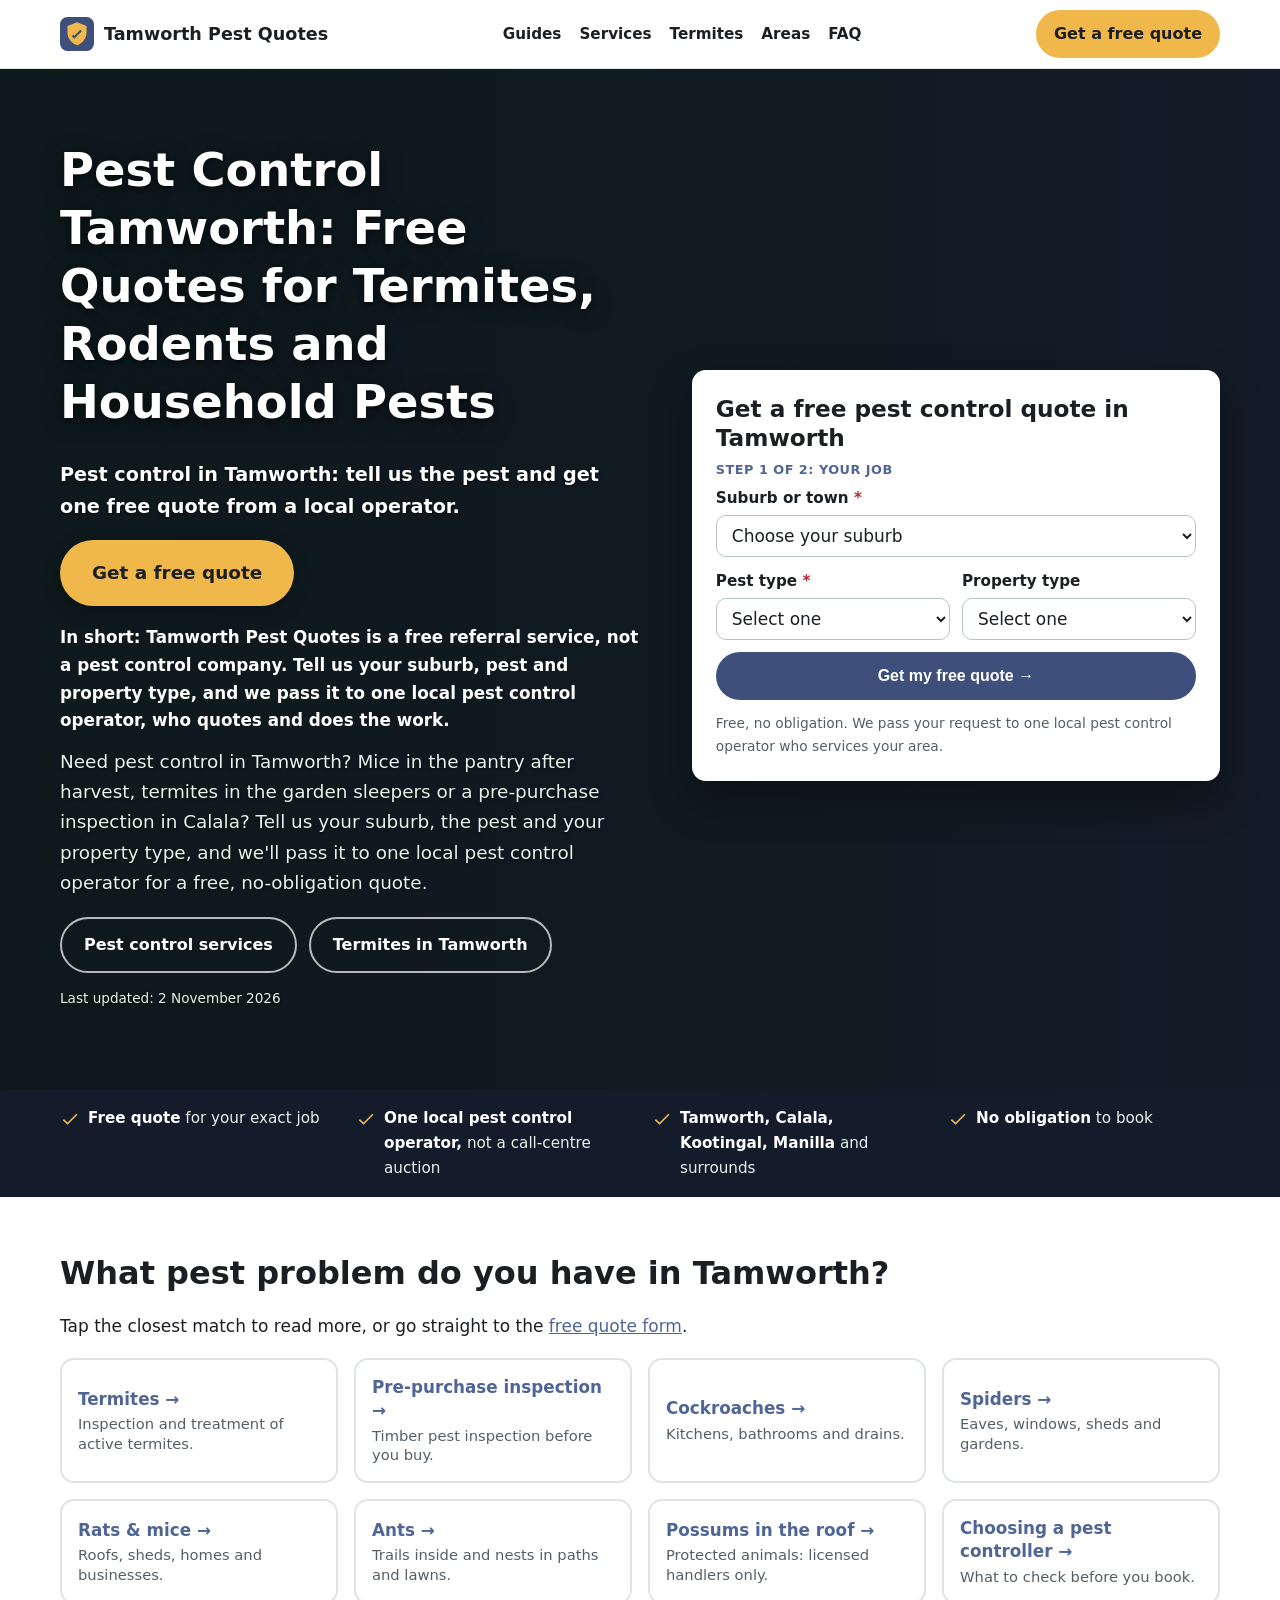
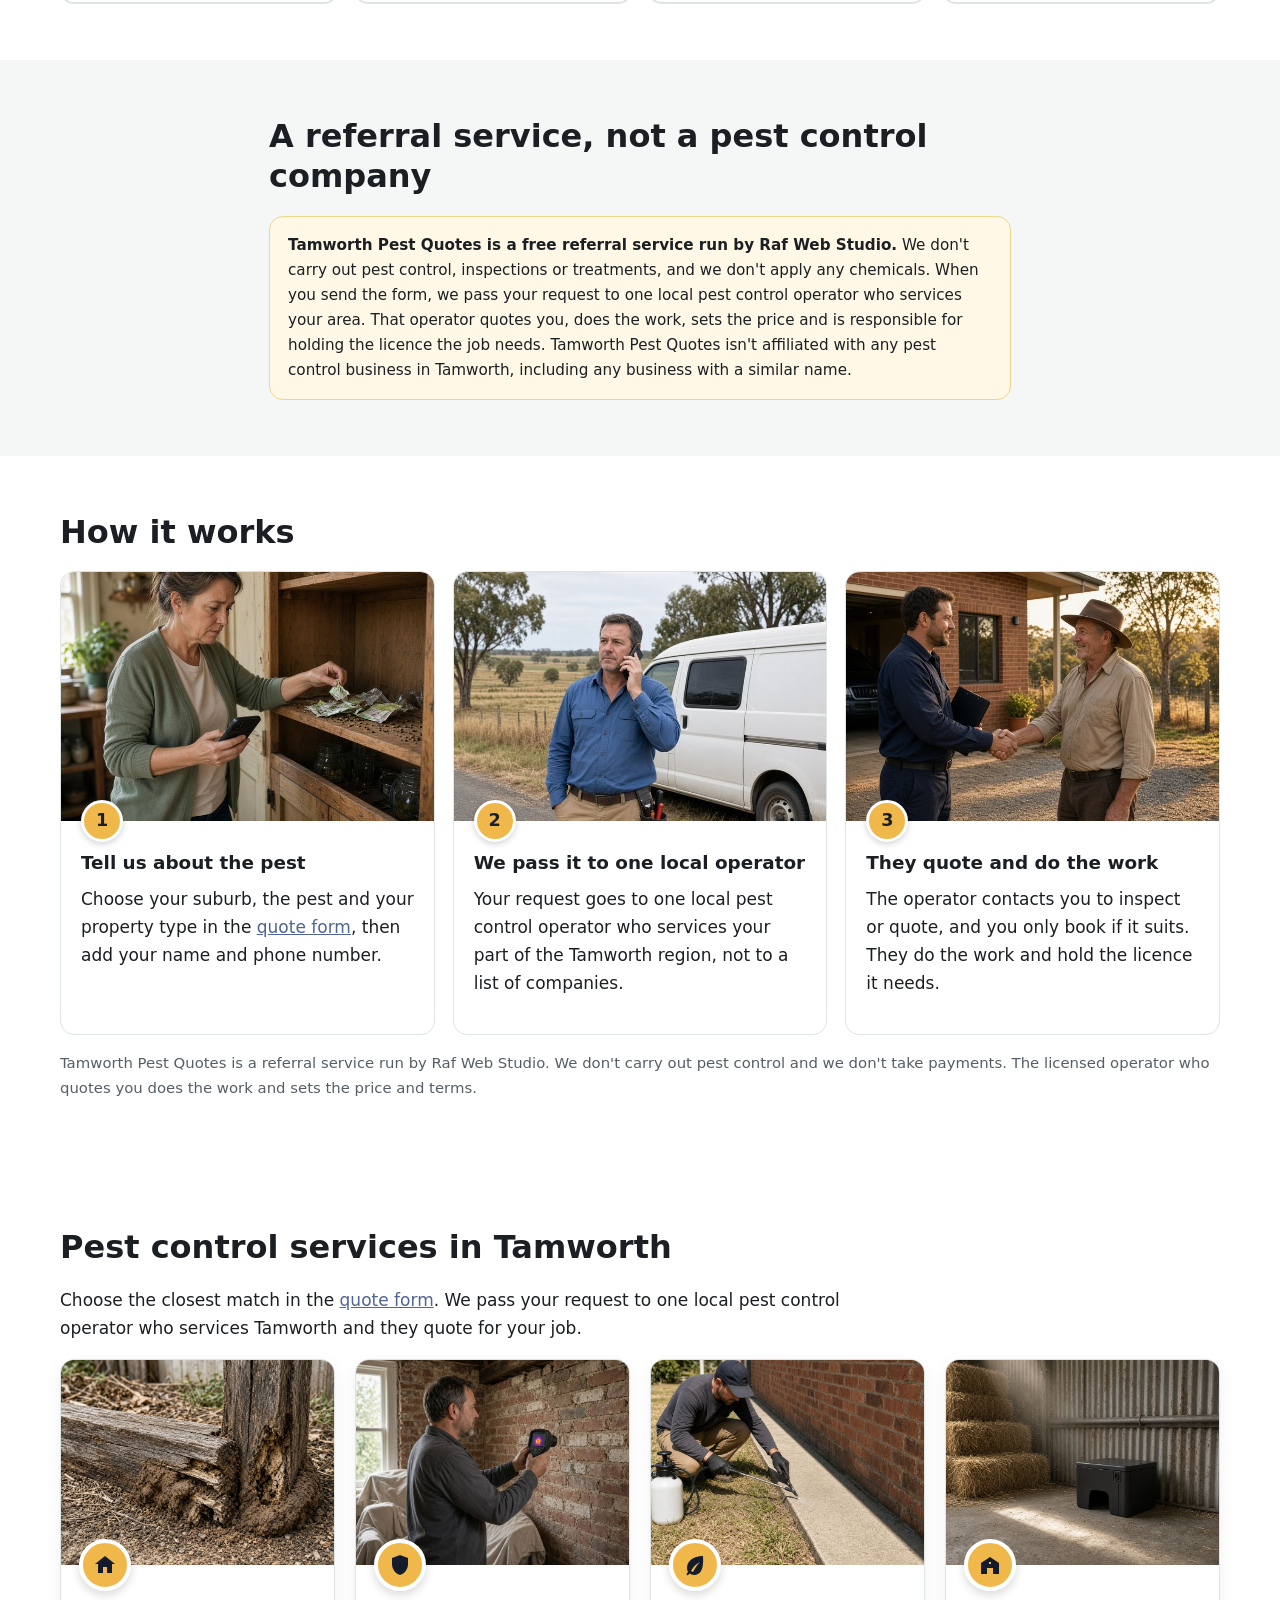
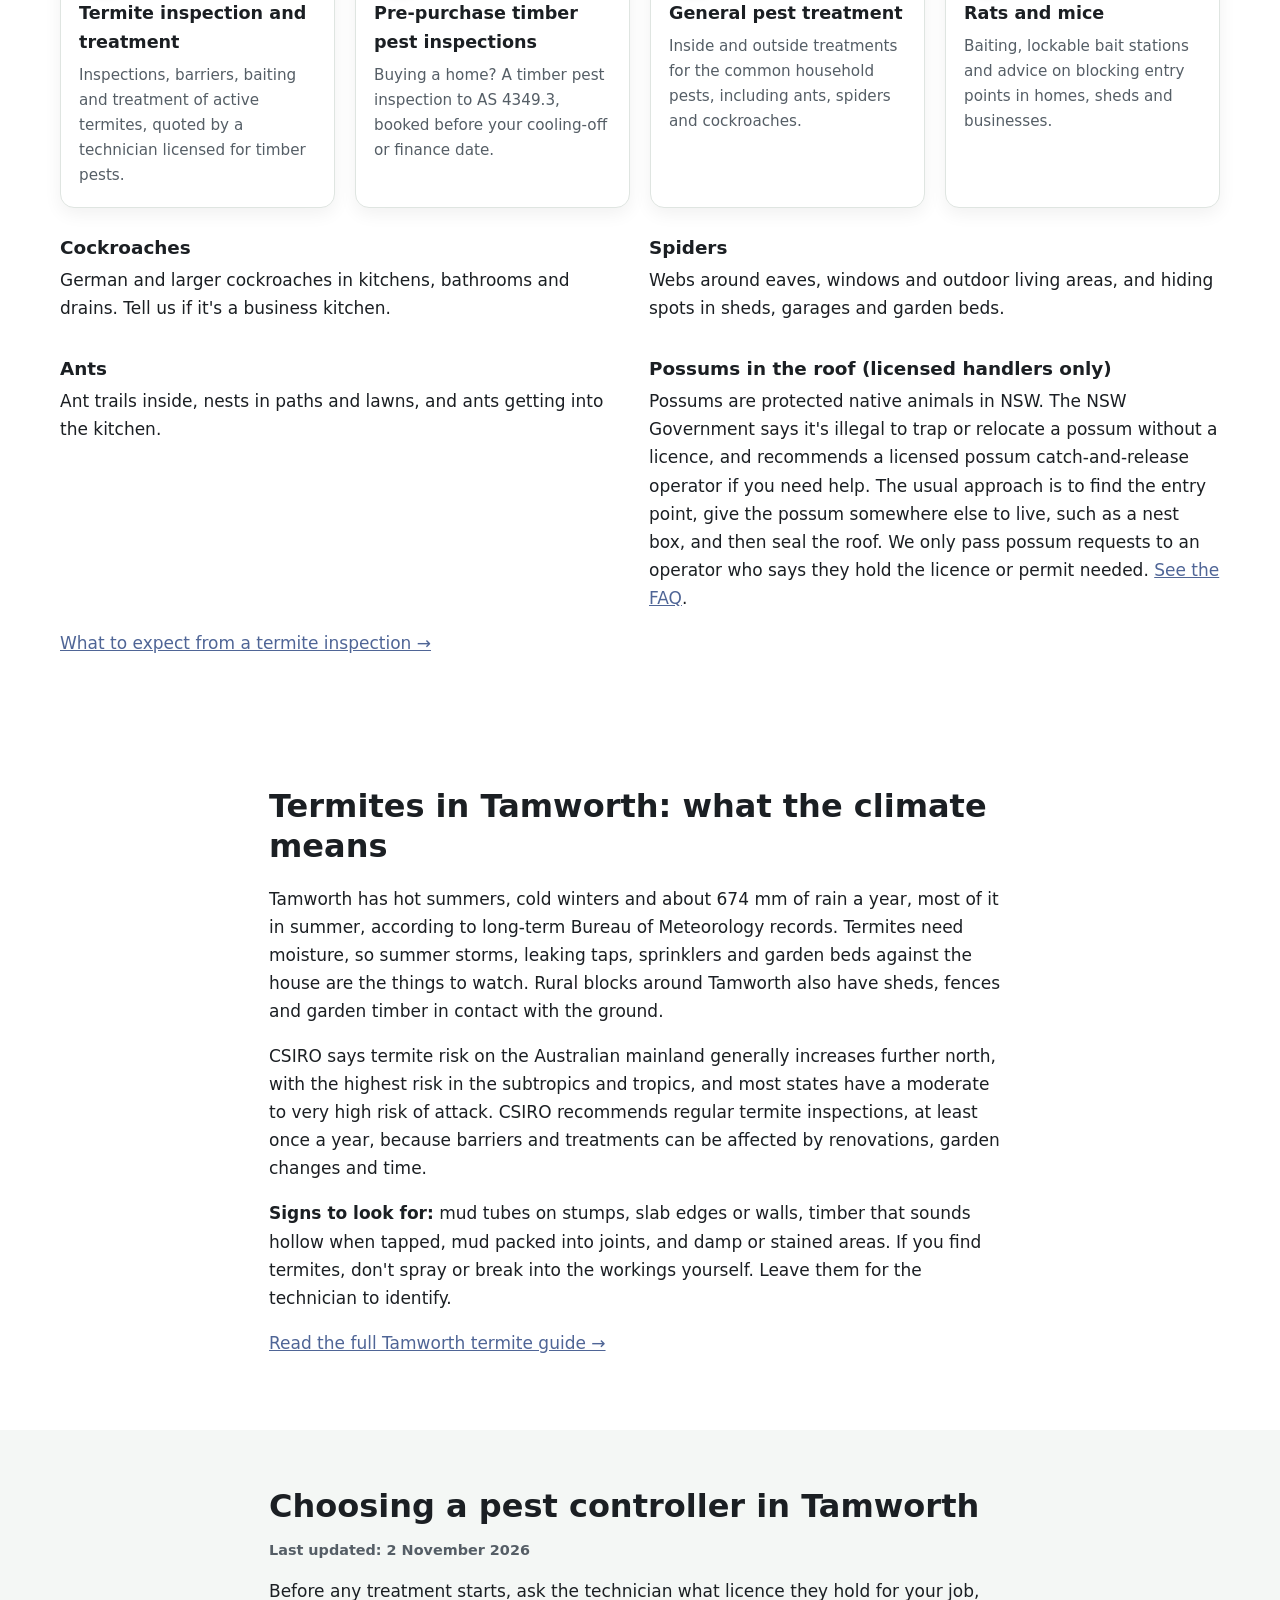
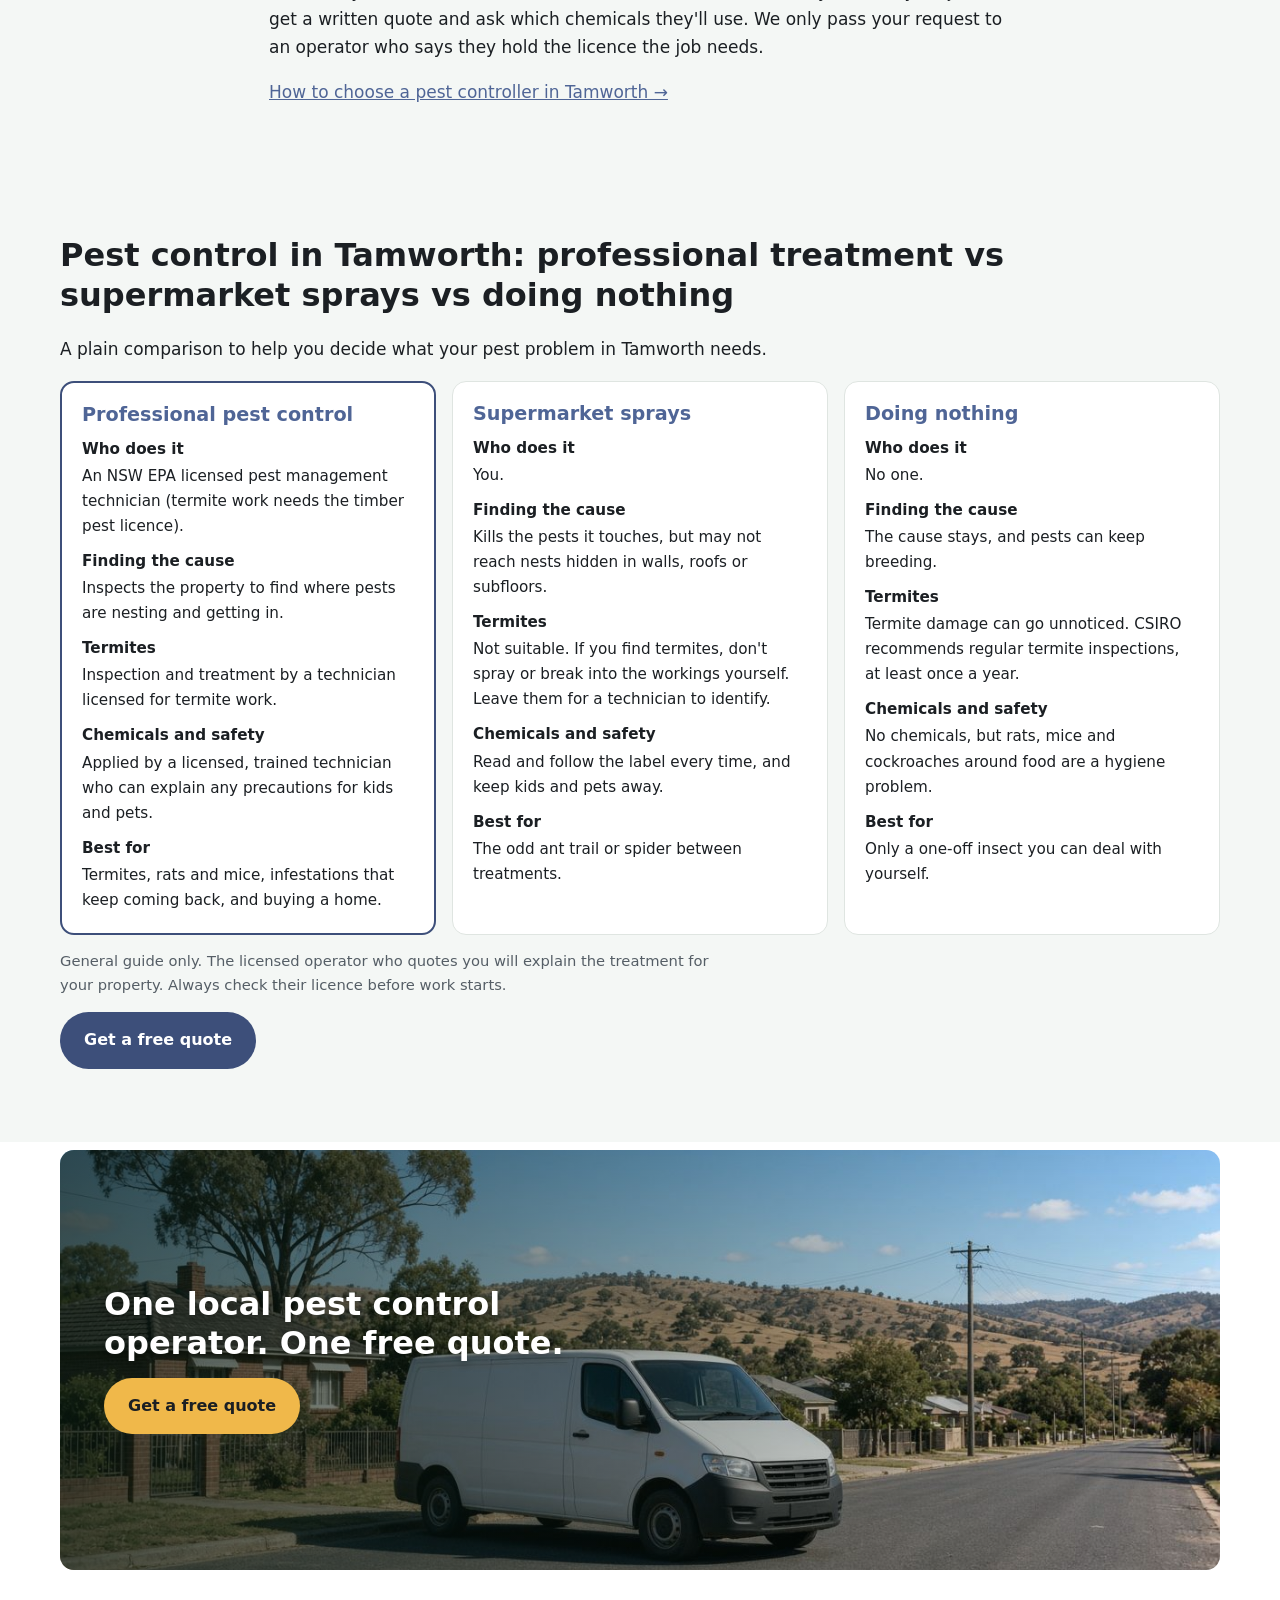
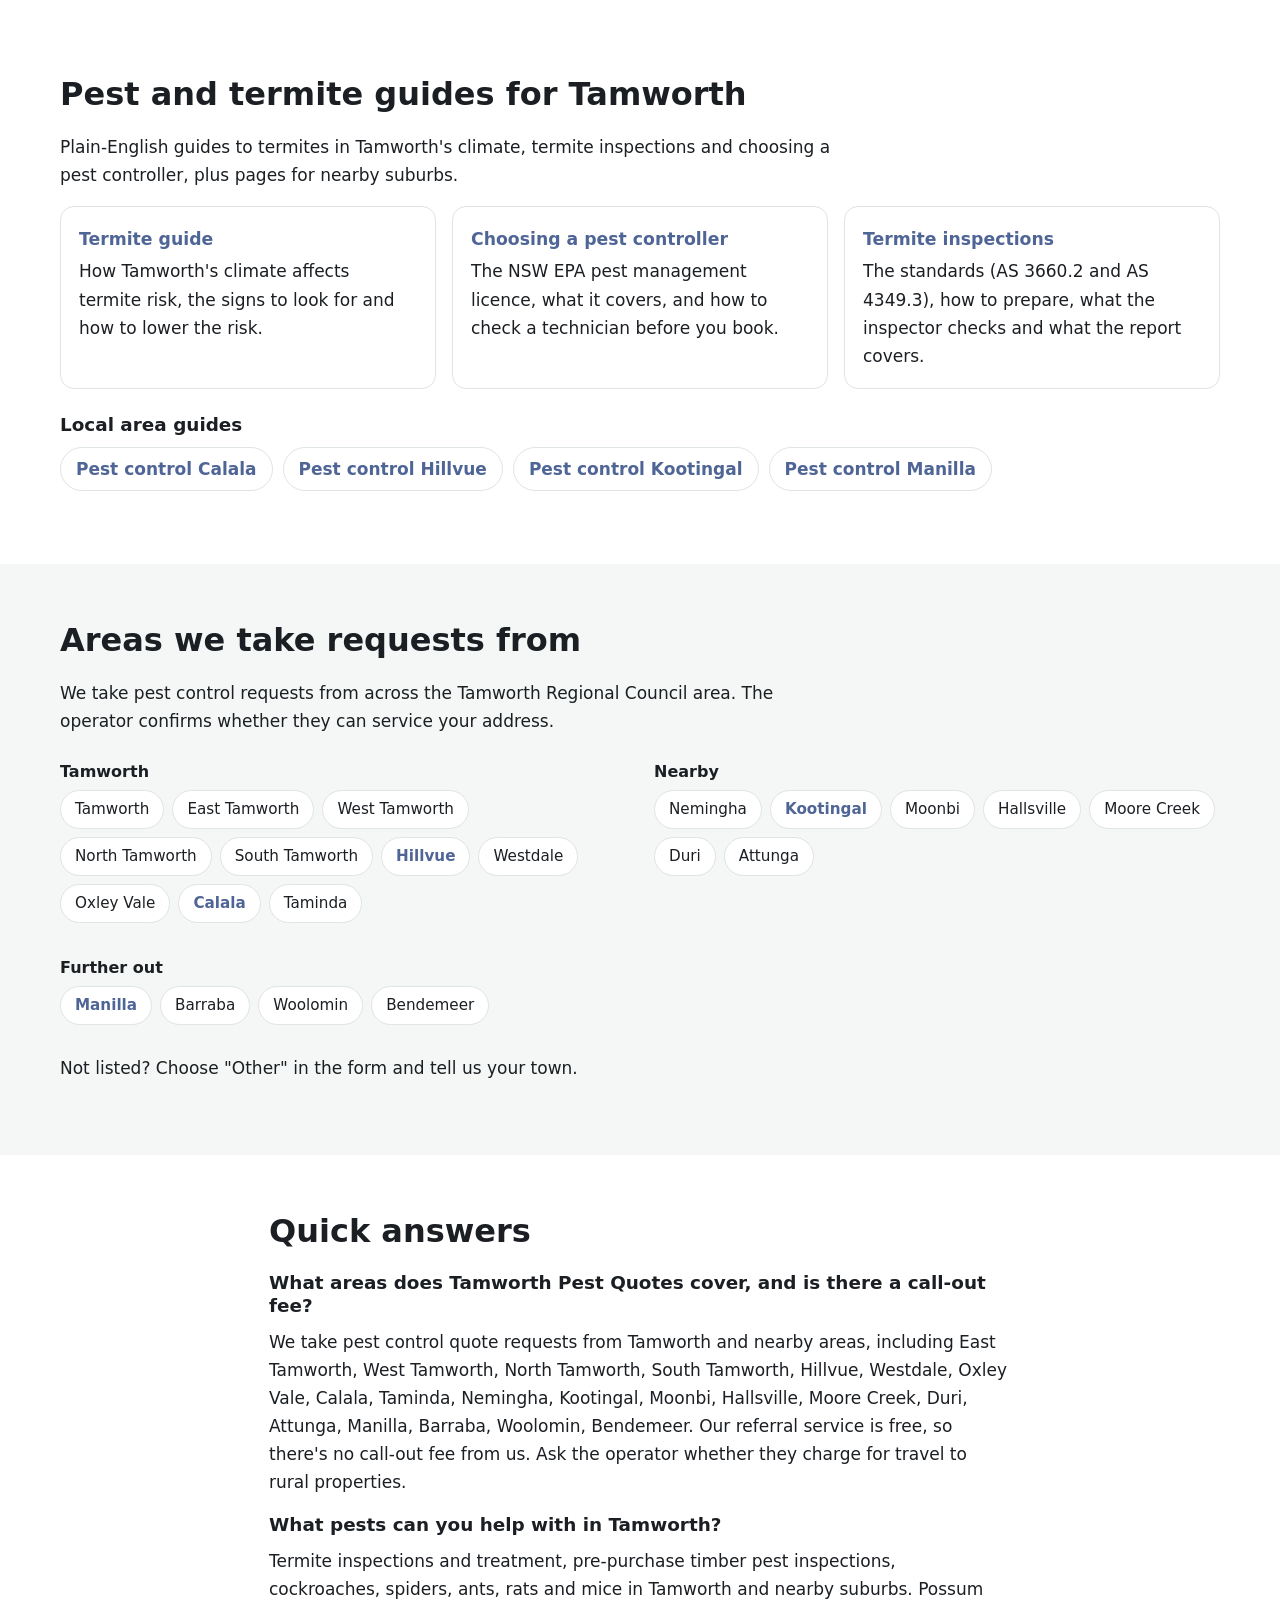
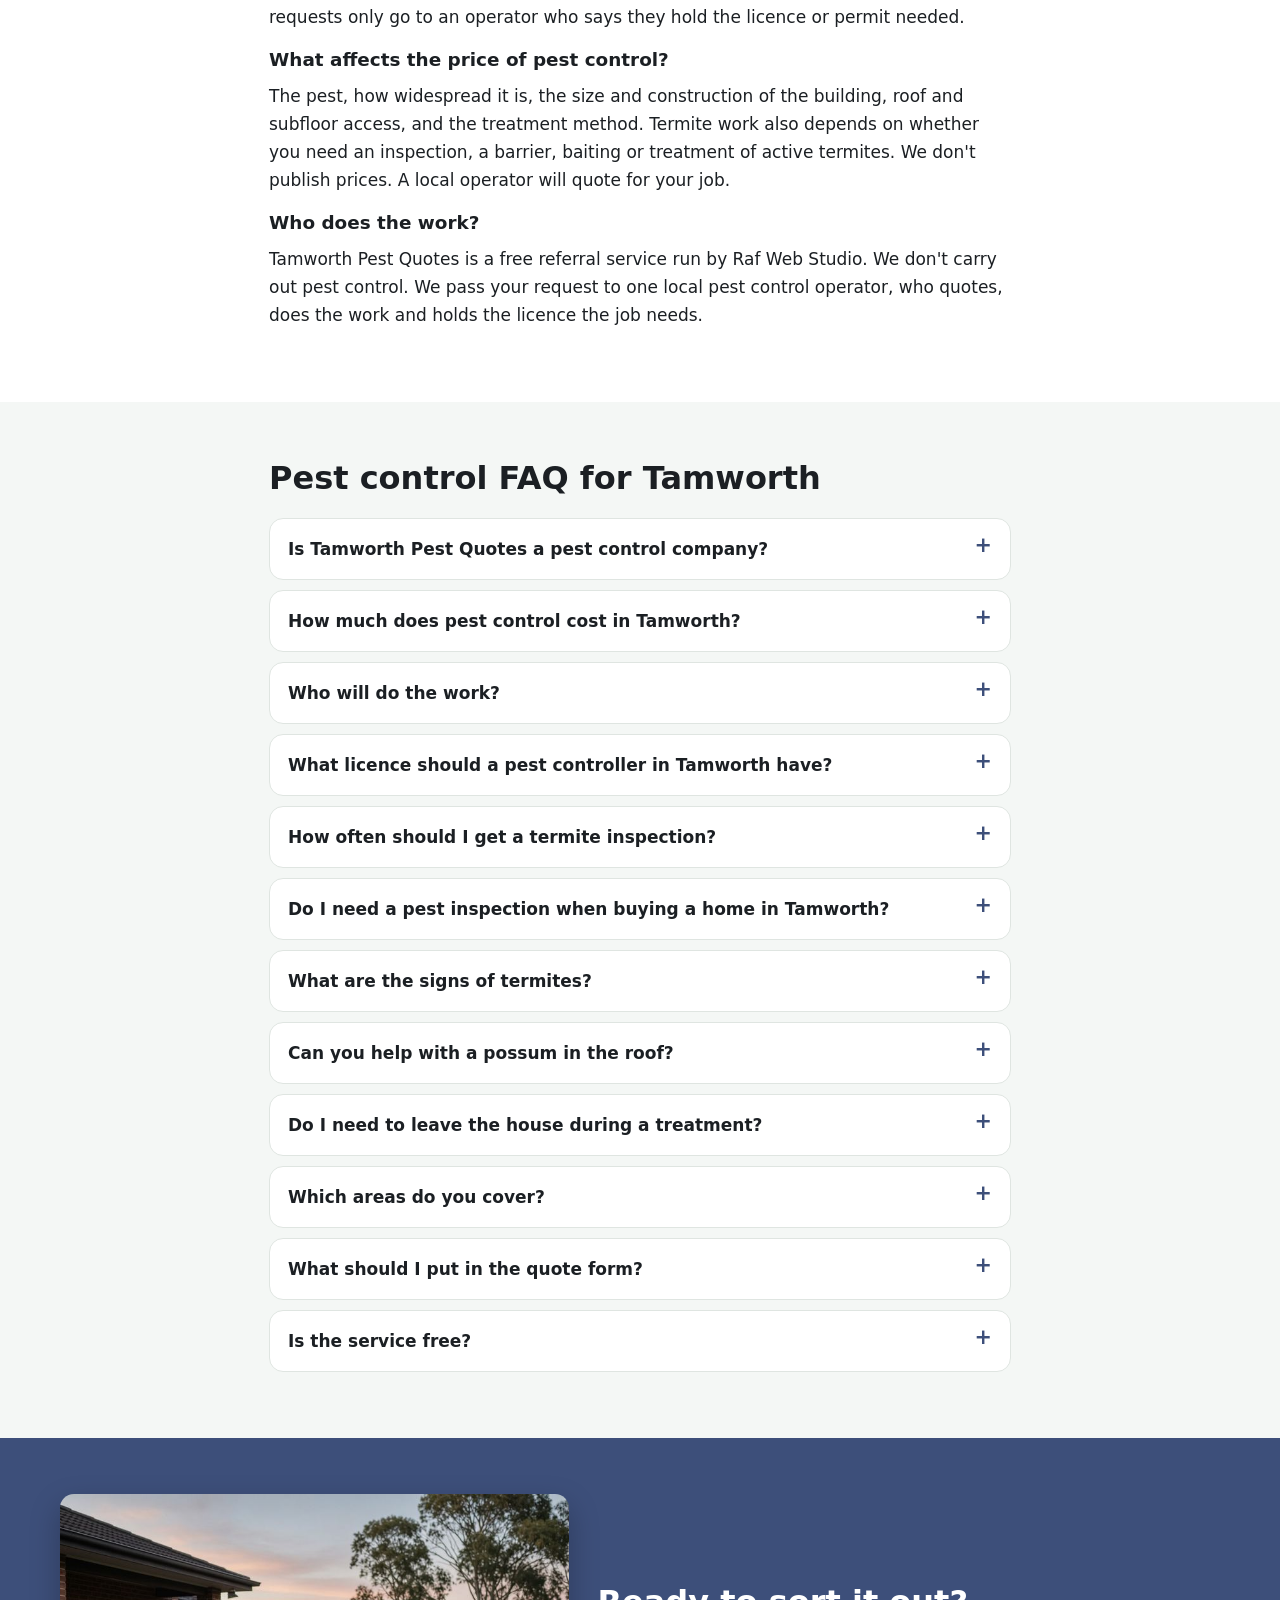
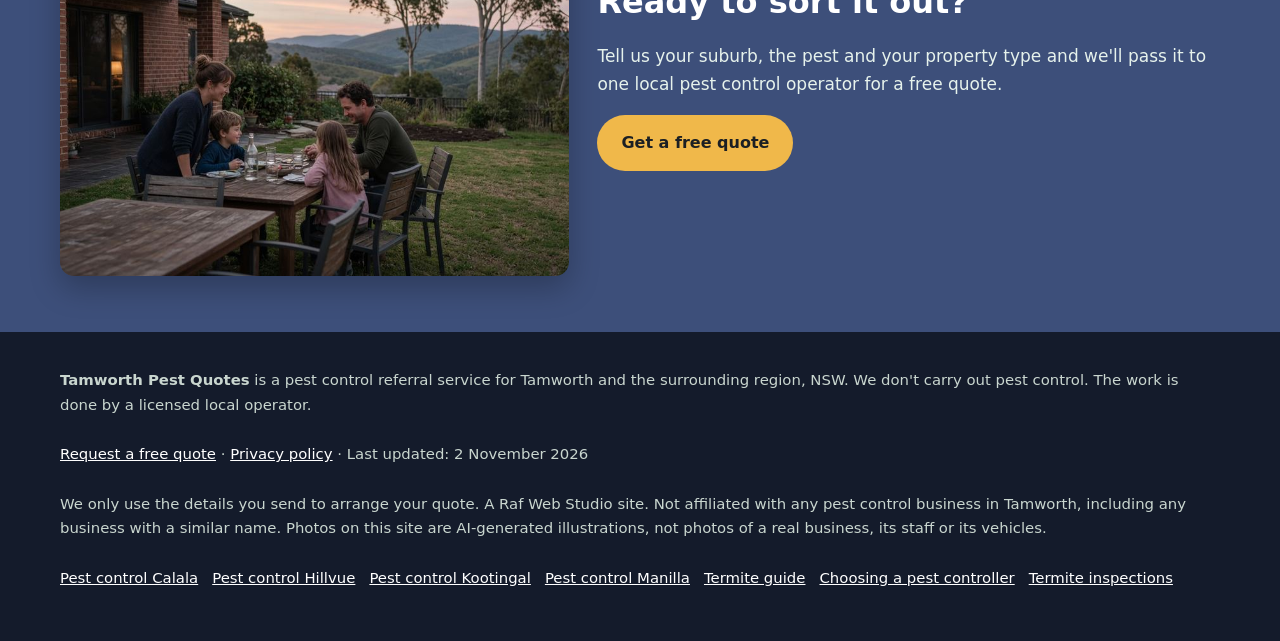
==== commit 6e19c463: "SEO batch 4: target 'Pest Control Tamworth' (title, H1, lead, meta), tone down licensing wording, li" ====
--- a/index.html
+++ b/index.html
@@ -4,16 +4,16 @@
 <meta charset="utf-8">
 <meta name="google-site-verification" content="eEirkHf_5kLrOPLTN9y3RT48Q1-SWzOm3SPt7OxxeIs" />
 <meta name="viewport" content="width=device-width, initial-scale=1">
-<title>Pest Control Tamworth | Free Pest &amp; Termite Quotes, Tamworth NSW</title>
-<meta name="description" content="Pest control and termite inspection quotes in Tamworth, Calala, Hillvue, Kootingal and Manilla. A free referral service: one licensed local operator quotes for your job.">
+<title>Pest Control Tamworth NSW | Termite Inspections &amp; Pest Treatment Quotes</title>
+<meta name="description" content="Pest control in Tamworth and nearby suburbs: termites, cockroaches, spiders, ants, rats and mice. Tell us the pest and get one free quote from a local operator.">
 <link rel="canonical" href="https://pestcontroltamworth.com/">
 <link rel="icon" href="favicon.svg" type="image/svg+xml">
 <meta name="theme-color" content="#3d4f7a">
 <meta property="og:type" content="website">
 <meta property="og:locale" content="en_AU">
 <meta property="og:site_name" content="Tamworth Pest Quotes">
-<meta property="og:title" content="Pest Control Tamworth | Free Pest &amp; Termite Quotes, Tamworth NSW">
-<meta property="og:description" content="Free pest control and termite inspection quotes in Tamworth, from one licensed local operator.">
+<meta property="og:title" content="Pest Control Tamworth NSW | Termite Inspections &amp; Pest Treatment Quotes">
+<meta property="og:description" content="Pest control in Tamworth: termites, cockroaches, spiders, ants, rats and mice. One free quote from a local operator.">
 <meta property="og:url" content="https://pestcontroltamworth.com/">
 <meta property="og:image" content="https://pestcontroltamworth.com/img/hero.jpg">
 <meta name="twitter:card" content="summary_large_image">
@@ -36,10 +36,10 @@
  "@type": "WebPage",
  "@id": "https://pestcontroltamworth.com/#webpage",
  "url": "https://pestcontroltamworth.com/",
- "name": "Pest Control Tamworth | Free Pest & Termite Quotes, Tamworth NSW",
- "description": "Pest control and termite inspection quotes in Tamworth, Calala, Hillvue, Kootingal and Manilla. A free referral service: one licensed local operator quotes for your job.",
+ "name": "Pest Control Tamworth NSW | Termite Inspections & Pest Treatment Quotes",
+ "description": "Pest control in Tamworth and nearby suburbs: termites, cockroaches, spiders, ants, rats and mice. Tell us the pest and get one free quote from a local operator.",
  "inLanguage": "en-AU",
- "dateModified": "2026-10-29",
+ "dateModified": "2026-11-02",
  "isPartOf": {
   "@id": "https://pestcontroltamworth.com/#website"
  },
@@ -55,7 +55,7 @@
  "@id": "https://pestcontroltamworth.com/#business",
  "name": "Tamworth Pest Quotes",
  "url": "https://pestcontroltamworth.com/",
- "description": "Pest control and termite inspection quotes in Tamworth, Calala, Hillvue, Kootingal and Manilla. A free referral service: one licensed local operator quotes for your job. A free referral service run by Raf Web Studio. It doesn't carry out pest control; one licensed local operator quotes and does the work.",
+ "description": "Pest control in Tamworth and nearby suburbs: termites, cockroaches, spiders, ants, rats and mice. Tell us the pest and get one free quote from a local operator. A free referral service run by Raf Web Studio. It doesn't carry out pest control; one licensed local operator quotes and does the work.",
  "image": "https://pestcontroltamworth.com/img/hero.jpg",
  "areaServed": [
   {
@@ -168,7 +168,7 @@
  "name": "Tamworth Pest Quotes",
  "url": "https://pestcontroltamworth.com/",
  "inLanguage": "en-AU",
- "dateModified": "2026-10-29"
+ "dateModified": "2026-11-02"
 }
 </script>
 <script type="application/ld+json">
@@ -285,7 +285,7 @@
    "name": "Is Tamworth Pest Quotes a pest control company?",
    "acceptedAnswer": {
     "@type": "Answer",
-    "text": "No. Tamworth Pest Quotes is a free referral service run by Raf Web Studio. We don't do pest control ourselves. We pass your request to one licensed local pest management operator, who quotes and does the work."
+    "text": "No. Tamworth Pest Quotes is a free referral service run by Raf Web Studio. We don't do pest control ourselves. We pass your request to one local pest control operator, who quotes and does the work."
    }
   },
   {
@@ -301,7 +301,7 @@
    "name": "Who will do the work?",
    "acceptedAnswer": {
     "@type": "Answer",
-    "text": "One licensed local pest management operator who services your suburb. They contact you, quote, carry out the inspection or treatment and set their own terms. You only book if the quote suits."
+    "text": "One local pest control operator who services your suburb. They contact you, quote, carry out the inspection or treatment and set their own terms. You only book if the quote suits."
    }
   },
   {
@@ -386,10 +386,10 @@
   },
   {
    "@type": "Question",
-   "name": "Does a pest controller need a licence?",
-   "acceptedAnswer": {
-    "@type": "Answer",
-    "text": "In NSW, anyone who applies pesticides for a fee or reward needs a pest management technician licence from the NSW Environment Protection Authority (EPA). Termite and other timber pest treatments need a timber pest management technician licence. Licences are held by individual technicians and are listed on the EPA's public register."
+   "name": "What pests can you help with in Tamworth?",
+   "acceptedAnswer": {
+    "@type": "Answer",
+    "text": "Termite inspections and treatment, pre-purchase timber pest inspections, cockroaches, spiders, ants, rats and mice in Tamworth and nearby suburbs. Possum requests only go to an operator who says they hold the licence or permit needed."
    }
   },
   {
@@ -405,7 +405,7 @@
    "name": "Who does the work?",
    "acceptedAnswer": {
     "@type": "Answer",
-    "text": "Tamworth Pest Quotes is a free referral service run by Raf Web Studio. We don't carry out pest control. We pass your request to one licensed local pest management operator, who quotes, does the work and holds the licence the job needs."
+    "text": "Tamworth Pest Quotes is a free referral service run by Raf Web Studio. We don't carry out pest control. We pass your request to one local pest control operator, who quotes, does the work and holds the licence the job needs."
    }
   }
  ]
@@ -445,7 +445,7 @@
       Tamworth Pest Quotes
     </a>
     <nav class="nav" aria-label="Main">
-      <a href="#guides">Guides</a>      <a href="#services">Services</a><a href="#termites">Termites</a><a href="#licensing">Licensing</a><a href="#areas">Areas</a><a href="#faq">FAQ</a>
+      <a href="#guides">Guides</a>      <a href="#services">Services</a><a href="#termites">Termites</a><a href="#areas">Areas</a><a href="#faq">FAQ</a>
     </nav>
     <a class="btn btn-call header-call" href="#quote">Get a free quote</a>
   </div>
@@ -459,12 +459,13 @@
   </picture>
   <div class="wrap hero-grid">
     <div class="hero-copy">
-      <h1 id="h1">Pest Control Tamworth: Free Quotes from a Licensed Local Operator</h1><!--h3:hero-->
-      <p class="h3-tag">Pest control in Tamworth: one free quote from a licensed local operator.</p>
-      <p class="h3-cta"><a class="btn btn-call btn-xl" href="#quote">Get a free quote</a></p><!--/h3:hero-->      <p class="summary">In short: Tamworth Pest Quotes is a free referral service, not a pest control company. Tell us your suburb, pest and property type, and we pass it to one licensed local pest management operator, who quotes and does the work.</p>
-      <p class="lead">Mice in the pantry after harvest, termites in the garden sleepers or a pre-purchase inspection in Calala? Tell us your suburb, the pest and your property type, and we'll pass it to one licensed local pest management operator for a free, no-obligation quote.</p>
-      <div class="ctas"><a class="btn btn-ghost" href="#termites">Termites in Tamworth</a><a class="btn btn-ghost" href="#licensing">NSW licensing</a></div>
-      <p class="updated">Last updated: 29 October 2026</p>
+      <h1 id="h1">Pest Control Tamworth: Free Quotes for Termites, Rodents and Household Pests</h1><!--h3:hero-->
+      <p class="h3-tag">Pest control in Tamworth: tell us the pest and get one free quote from a local operator.</p>
+      <p class="h3-cta"><a class="btn btn-call btn-xl" href="#quote">Get a free quote</a></p><!--/h3:hero-->
+      <p class="summary">In short: Tamworth Pest Quotes is a free referral service, not a pest control company. Tell us your suburb, pest and property type, and we pass it to one local pest control operator, who quotes and does the work.</p>
+      <p class="lead">Need pest control in Tamworth? Mice in the pantry after harvest, termites in the garden sleepers or a pre-purchase inspection in Calala? Tell us your suburb, the pest and your property type, and we'll pass it to one local pest control operator for a free, no-obligation quote.</p>
+      <div class="ctas"><a class="btn btn-ghost" href="#services">Pest control services</a><a class="btn btn-ghost" href="#termites">Termites in Tamworth</a></div>
+      <p class="updated">Last updated: 2 November 2026</p>
     </div>
     <div class="hero-form-card" id="quote">
       <h2 id="quote-h">Get a free pest control quote in Tamworth</h2>
@@ -485,7 +486,7 @@
           <div><label for="property">Property type</label>
             <select id="property" name="property_type"><option value="Not stated">Select one</option><option>House</option><option>Unit or townhouse</option><option>Rental (tenant or landlord)</option><option>Home I'm buying</option><option>Business or commercial</option><option>Farm or rural property</option></select></div>
           <div class="full js-only"><button class="btn btn-primary btn-block" type="button" id="to-step-2">Get my free quote →</button></div>
-          <p class="microcopy full">Free, no obligation. We pass your request to one local licensed pest management operator who services your area.</p>
+          <p class="microcopy full">Free, no obligation. We pass your request to one local pest control operator who services your area.</p>
           <p class="form-error full" id="step1-error" role="alert" hidden>Please choose your suburb and pest type.</p>
         </fieldset>
         <fieldset class="step step-2" id="step-2">
@@ -495,7 +496,7 @@
           <div><label for="email">Email</label><input id="email" name="email" type="email" autocomplete="email"></div>
           <div><label for="date">Preferred date</label><input id="date" name="preferred_date" type="date"></div>
           <div class="full"><label for="message">Anything else?</label><textarea id="message" name="message" rows="2" placeholder="e.g. brick veneer on slab, mice in the pantry, acreage with sheds"></textarea></div>
-          <p class="consent full">By sending this form you agree we can share your details with one local licensed pest management operator so they can quote for your job. See our <a href="privacy.html">privacy policy</a>.</p>
+          <p class="consent full">By sending this form you agree we can share your details with one local pest control operator so they can quote for your job. See our <a href="privacy.html">privacy policy</a>.</p>
           <div class="full step2-actions"><button class="btn btn-primary" type="submit">Send my quote request</button><button class="btn-link js-only" type="button" id="back-1">← Back</button></div>
         </fieldset>
       </form>
@@ -503,21 +504,21 @@
   </div>
 </section>
 <section class="trust" aria-label="Why use this service">
-  <ul class="wrap trust-list"><li><svg viewBox="0 0 24 24" aria-hidden="true"><path fill="currentColor" d="M9 16.2 4.8 12l-1.4 1.4L9 19 21 7l-1.4-1.4z"/></svg><span><strong>Free quote</strong> for your exact job</span></li><li><svg viewBox="0 0 24 24" aria-hidden="true"><path fill="currentColor" d="M9 16.2 4.8 12l-1.4 1.4L9 19 21 7l-1.4-1.4z"/></svg><span><strong>One licensed local operator,</strong> not a call-centre auction</span></li><li><svg viewBox="0 0 24 24" aria-hidden="true"><path fill="currentColor" d="M9 16.2 4.8 12l-1.4 1.4L9 19 21 7l-1.4-1.4z"/></svg><span><strong>Tamworth, Calala, Kootingal, Manilla</strong> and surrounds</span></li><li><svg viewBox="0 0 24 24" aria-hidden="true"><path fill="currentColor" d="M9 16.2 4.8 12l-1.4 1.4L9 19 21 7l-1.4-1.4z"/></svg><span><strong>No obligation</strong> to book</span></li></ul>
+  <ul class="wrap trust-list"><li><svg viewBox="0 0 24 24" aria-hidden="true"><path fill="currentColor" d="M9 16.2 4.8 12l-1.4 1.4L9 19 21 7l-1.4-1.4z"/></svg><span><strong>Free quote</strong> for your exact job</span></li><li><svg viewBox="0 0 24 24" aria-hidden="true"><path fill="currentColor" d="M9 16.2 4.8 12l-1.4 1.4L9 19 21 7l-1.4-1.4z"/></svg><span><strong>One local pest control operator,</strong> not a call-centre auction</span></li><li><svg viewBox="0 0 24 24" aria-hidden="true"><path fill="currentColor" d="M9 16.2 4.8 12l-1.4 1.4L9 19 21 7l-1.4-1.4z"/></svg><span><strong>Tamworth, Calala, Kootingal, Manilla</strong> and surrounds</span></li><li><svg viewBox="0 0 24 24" aria-hidden="true"><path fill="currentColor" d="M9 16.2 4.8 12l-1.4 1.4L9 19 21 7l-1.4-1.4z"/></svg><span><strong>No obligation</strong> to book</span></li></ul>
 </section>
 <!--h3:need-->
 <section id="need" aria-labelledby="need-h">
   <div class="wrap">
     <h2 id="need-h">What pest problem do you have in Tamworth?</h2>
     <p class="intro">Tap the closest match to read more, or go straight to the <a href="#quote">free quote form</a>.</p>
-    <div class="need-grid"><a href="/termites-tamworth/"><strong>Termites</strong><span>Inspection and treatment of active termites.</span></a><a href="/termite-inspection/"><strong>Pre-purchase inspection</strong><span>Timber pest inspection before you buy.</span></a><a href="#quote"><strong>Cockroaches</strong><span>Kitchens, bathrooms and drains.</span></a><a href="#quote"><strong>Spiders</strong><span>Eaves, windows, sheds and gardens.</span></a><a href="#quote"><strong>Rats &amp; mice</strong><span>Roofs, sheds, homes and businesses.</span></a><a href="#quote"><strong>Ants</strong><span>Trails inside and nests in paths and lawns.</span></a><a href="#services"><strong>Possums in the roof</strong><span>Protected animals: licensed handlers only.</span></a><a href="/pest-control-licence-nsw/"><strong>Check a pest licence</strong><span>What licence the technician should hold.</span></a></div>
+    <div class="need-grid"><a href="/termites-tamworth/"><strong>Termites</strong><span>Inspection and treatment of active termites.</span></a><a href="/termite-inspection/"><strong>Pre-purchase inspection</strong><span>Timber pest inspection before you buy.</span></a><a href="#quote"><strong>Cockroaches</strong><span>Kitchens, bathrooms and drains.</span></a><a href="#quote"><strong>Spiders</strong><span>Eaves, windows, sheds and gardens.</span></a><a href="#quote"><strong>Rats &amp; mice</strong><span>Roofs, sheds, homes and businesses.</span></a><a href="#quote"><strong>Ants</strong><span>Trails inside and nests in paths and lawns.</span></a><a href="#services"><strong>Possums in the roof</strong><span>Protected animals: licensed handlers only.</span></a><a href="/pest-control-licence-nsw/"><strong>Choosing a pest controller</strong><span>What to check before you book.</span></a></div>
   </div>
 </section>
 <!--/h3:need-->
 <section class="alt" id="referral" aria-labelledby="ref-h">
   <div class="wrap intro">
     <h2 id="ref-h">A referral service, not a pest control company</h2>
-    <div class="disclaimer"><p style="margin:0"><strong>Tamworth Pest Quotes is a free referral service run by Raf Web Studio.</strong> We don't carry out pest control, inspections or treatments, and we don't apply any chemicals. When you send the form, we pass your request to one licensed local pest management operator who services your area. That operator quotes you, does the work, sets the price and is responsible for holding the licence the job needs. Tamworth Pest Quotes isn't affiliated with any pest control business in Tamworth, including any business with a similar name.</p></div>
+    <div class="disclaimer"><p style="margin:0"><strong>Tamworth Pest Quotes is a free referral service run by Raf Web Studio.</strong> We don't carry out pest control, inspections or treatments, and we don't apply any chemicals. When you send the form, we pass your request to one local pest control operator who services your area. That operator quotes you, does the work, sets the price and is responsible for holding the licence the job needs. Tamworth Pest Quotes isn't affiliated with any pest control business in Tamworth, including any business with a similar name.</p></div>
   </div>
 </section>
 <section id="how" aria-labelledby="how-h">
@@ -525,7 +526,7 @@
     <h2 id="how-h">How it works</h2>
     <ol class="steps grid grid-3">
       <li class="card step-card"><span class="step-img"><img src="img/step1.jpg" width="700" height="467" loading="lazy" decoding="async" alt="Woman on her phone looking at chewed packets in a pantry"></span><div class="step-body"><span class="step-num">1</span><h3>Tell us about the pest</h3><p>Choose your suburb, the pest and your property type in the <a href="#quote">quote form</a>, then add your name and phone number.</p></div></li>
-      <li class="card step-card"><span class="step-img"><img src="img/step2.jpg" width="700" height="467" loading="lazy" decoding="async" alt="Pest control technician on the phone beside a white van on a country road"></span><div class="step-body"><span class="step-num">2</span><h3>We pass it to one licensed operator</h3><p>Your request goes to one licensed pest management operator who services your part of the Tamworth region, not to a list of companies.</p></div></li>
+      <li class="card step-card"><span class="step-img"><img src="img/step2.jpg" width="700" height="467" loading="lazy" decoding="async" alt="Pest control technician on the phone beside a white van on a country road"></span><div class="step-body"><span class="step-num">2</span><h3>We pass it to one local operator</h3><p>Your request goes to one local pest control operator who services your part of the Tamworth region, not to a list of companies.</p></div></li>
       <li class="card step-card"><span class="step-img"><img src="img/step3.jpg" width="700" height="467" loading="lazy" decoding="async" alt="Technician shaking hands with a homeowner outside a brick home"></span><div class="step-body"><span class="step-num">3</span><h3>They quote and do the work</h3><p>The operator contacts you to inspect or quote, and you only book if it suits. They do the work and hold the licence it needs.</p></div></li>
       </ol>
     <p class="note">Tamworth Pest Quotes is a referral service run by Raf Web Studio. We don't carry out pest control and we don't take payments. The licensed operator who quotes you does the work and sets the price and terms.</p>
@@ -534,7 +535,7 @@
 <section id="services" aria-labelledby="services-h">
   <div class="wrap">
     <h2 id="services-h">Pest control services in Tamworth</h2>
-    <p class="intro">Choose the closest match in the <a href="#quote">quote form</a>. We pass your request to one licensed local pest management operator who services Tamworth and they quote for your job.</p>
+    <p class="intro">Choose the closest match in the <a href="#quote">quote form</a>. We pass your request to one local pest control operator who services Tamworth and they quote for your job.</p>
     <div class="photo-cards">
       <a class="photo-card" href="/termites-tamworth/">
         <span class="pc-img"><img src="img/card-termite.jpg" width="900" height="675" loading="lazy" decoding="async" alt="Termite damage and mud packing at the base of an old timber post and garden sleeper"></span>
@@ -568,30 +569,29 @@
 </section>
 <section class="alt" id="licensing" aria-labelledby="lic-h">
   <div class="wrap intro">
-    <h2 id="lic-h">Pest control licensing in New South Wales</h2>
-    <p class="updated-dark">Last updated: 29 October 2026</p>
-    <p>In NSW, anyone who applies pesticides for a fee or reward needs a pest management technician licence from the NSW Environment Protection Authority (EPA). Termite and other timber pest treatments need a timber pest management technician licence. Licences are held by individual technicians and are listed on the EPA's public register.</p>
-    <p>We only pass your request to an operator who holds the licence the job needs, but always check the licence yourself before work starts.</p>
-    <p><a href="/pest-control-licence-nsw/">How to check a pest controller's licence →</a></p>
+    <h2 id="lic-h">Choosing a pest controller in Tamworth</h2>
+    <p class="updated-dark">Last updated: 2 November 2026</p>
+    <p>Before any treatment starts, ask the technician what licence they hold for your job, get a written quote and ask which chemicals they'll use. We only pass your request to an operator who says they hold the licence the job needs.</p>
+    <p><a href="/pest-control-licence-nsw/">How to choose a pest controller in Tamworth →</a></p>
   </div>
 </section>
 <!--h3:compare-->
 <section class="alt" id="compare" aria-labelledby="compare-h">
   <div class="wrap">
-    <h2 id="compare-h">Licensed pest treatment vs supermarket sprays vs doing nothing</h2>
+    <h2 id="compare-h">Pest control in Tamworth: professional treatment vs supermarket sprays vs doing nothing</h2>
     <p class="intro">A plain comparison to help you decide what your pest problem in Tamworth needs.</p>
-    <div class="cmp"><article class="cmp-main"><h3>Licensed pest treatment</h3><dl><dt>Who does it</dt><dd>An NSW EPA licensed pest management technician (termite work needs the timber pest licence).</dd><dt>Finding the cause</dt><dd>Inspects the property to find where pests are nesting and getting in.</dd><dt>Termites</dt><dd>Inspection and treatment by a technician licensed for termite work.</dd><dt>Chemicals and safety</dt><dd>Applied by a licensed, trained technician who can explain any precautions for kids and pets.</dd><dt>Best for</dt><dd>Termites, rats and mice, infestations that keep coming back, and buying a home.</dd></dl></article><article><h3>Supermarket sprays</h3><dl><dt>Who does it</dt><dd>You.</dd><dt>Finding the cause</dt><dd>Kills the pests it touches, but may not reach nests hidden in walls, roofs or subfloors.</dd><dt>Termites</dt><dd>Not suitable. If you find termites, don't spray or break into the workings yourself. Leave them for a technician to identify.</dd><dt>Chemicals and safety</dt><dd>Read and follow the label every time, and keep kids and pets away.</dd><dt>Best for</dt><dd>The odd ant trail or spider between treatments.</dd></dl></article><article><h3>Doing nothing</h3><dl><dt>Who does it</dt><dd>No one.</dd><dt>Finding the cause</dt><dd>The cause stays, and pests can keep breeding.</dd><dt>Termites</dt><dd>Termite damage can go unnoticed. CSIRO recommends regular termite inspections, at least once a year.</dd><dt>Chemicals and safety</dt><dd>No chemicals, but rats, mice and cockroaches around food are a hygiene problem.</dd><dt>Best for</dt><dd>Only a one-off insect you can deal with yourself.</dd></dl></article></div>
+    <div class="cmp"><article class="cmp-main"><h3>Professional pest control</h3><dl><dt>Who does it</dt><dd>An NSW EPA licensed pest management technician (termite work needs the timber pest licence).</dd><dt>Finding the cause</dt><dd>Inspects the property to find where pests are nesting and getting in.</dd><dt>Termites</dt><dd>Inspection and treatment by a technician licensed for termite work.</dd><dt>Chemicals and safety</dt><dd>Applied by a licensed, trained technician who can explain any precautions for kids and pets.</dd><dt>Best for</dt><dd>Termites, rats and mice, infestations that keep coming back, and buying a home.</dd></dl></article><article><h3>Supermarket sprays</h3><dl><dt>Who does it</dt><dd>You.</dd><dt>Finding the cause</dt><dd>Kills the pests it touches, but may not reach nests hidden in walls, roofs or subfloors.</dd><dt>Termites</dt><dd>Not suitable. If you find termites, don't spray or break into the workings yourself. Leave them for a technician to identify.</dd><dt>Chemicals and safety</dt><dd>Read and follow the label every time, and keep kids and pets away.</dd><dt>Best for</dt><dd>The odd ant trail or spider between treatments.</dd></dl></article><article><h3>Doing nothing</h3><dl><dt>Who does it</dt><dd>No one.</dd><dt>Finding the cause</dt><dd>The cause stays, and pests can keep breeding.</dd><dt>Termites</dt><dd>Termite damage can go unnoticed. CSIRO recommends regular termite inspections, at least once a year.</dd><dt>Chemicals and safety</dt><dd>No chemicals, but rats, mice and cockroaches around food are a hygiene problem.</dd><dt>Best for</dt><dd>Only a one-off insect you can deal with yourself.</dd></dl></article></div>
     <p class="cmp-note">General guide only. The licensed operator who quotes you will explain the treatment for your property. Always check their licence before work starts.</p>
     <p><a class="btn btn-primary" href="#quote">Get a free quote</a></p>
   </div>
 </section>
 <!--/h3:compare-->
-<section class="band-wrap" aria-label="One licensed local operator. One free quote.">
+<section class="band-wrap" aria-label="One local pest control operator. One free quote.">
   <div class="wrap">
     <div class="truck-band">
       <img src="img/band.jpg" width="1280" height="720" loading="lazy" decoding="async" alt="White van in a quiet street with brick homes and dry hills behind">
       <div class="band-text">
-        <p class="band-line">One licensed local operator. One free quote.</p>
+        <p class="band-line">One local pest control operator. One free quote.</p>
         <a class="btn btn-call" href="#quote">Get a free quote</a>
       </div>
     </div>
@@ -600,8 +600,8 @@
 <section id="guides" aria-labelledby="guides-h">
   <div class="wrap">
     <h2 id="guides-h">Pest and termite guides for Tamworth</h2>
-    <p class="intro">Plain-English guides to termites in Tamworth's climate, termite inspections and NSW licensing, plus pages for nearby suburbs.</p>
-    <div class="guide-cards"><a href="/termites-tamworth/"><strong>Termite guide</strong>How Tamworth&#x27;s climate affects termite risk, the signs to look for and how to lower the risk.</a><a href="/pest-control-licence-nsw/"><strong>NSW licensing</strong>The NSW EPA pest management licence, what it covers, and how to check a technician before you book.</a><a href="/termite-inspection/"><strong>Termite inspections</strong>The standards (AS 3660.2 and AS 4349.3), how to prepare, what the inspector checks and what the report covers.</a></div>
+    <p class="intro">Plain-English guides to termites in Tamworth's climate, termite inspections and choosing a pest controller, plus pages for nearby suburbs.</p>
+    <div class="guide-cards"><a href="/termites-tamworth/"><strong>Termite guide</strong>How Tamworth&#x27;s climate affects termite risk, the signs to look for and how to lower the risk.</a><a href="/pest-control-licence-nsw/"><strong>Choosing a pest controller</strong>The NSW EPA pest management licence, what it covers, and how to check a technician before you book.</a><a href="/termite-inspection/"><strong>Termite inspections</strong>The standards (AS 3660.2 and AS 4349.3), how to prepare, what the inspector checks and what the report covers.</a></div>
     <h3 style="margin-top:24px">Local area guides</h3>
     <ul class="link-list"><li><a href="/pest-control-calala/">Pest control Calala</a></li><li><a href="/pest-control-hillvue/">Pest control Hillvue</a></li><li><a href="/pest-control-kootingal/">Pest control Kootingal</a></li><li><a href="/pest-control-manilla/">Pest control Manilla</a></li></ul>
   </div>
@@ -621,21 +621,21 @@
     <h2 id="answers-h">Quick answers</h2>
     <h3>What areas does Tamworth Pest Quotes cover, and is there a call-out fee?</h3>
     <p>We take pest control quote requests from Tamworth and nearby areas, including East Tamworth, West Tamworth, North Tamworth, South Tamworth, Hillvue, Westdale, Oxley Vale, Calala, Taminda, Nemingha, Kootingal, Moonbi, Hallsville, Moore Creek, Duri, Attunga, Manilla, Barraba, Woolomin, Bendemeer. Our referral service is free, so there&#x27;s no call-out fee from us. Ask the operator whether they charge for travel to rural properties.</p>
-    <h3>Does a pest controller need a licence?</h3>
-    <p>In NSW, anyone who applies pesticides for a fee or reward needs a pest management technician licence from the NSW Environment Protection Authority (EPA). Termite and other timber pest treatments need a timber pest management technician licence. Licences are held by individual technicians and are listed on the EPA&#x27;s public register.</p>
+    <h3>What pests can you help with in Tamworth?</h3>
+    <p>Termite inspections and treatment, pre-purchase timber pest inspections, cockroaches, spiders, ants, rats and mice in Tamworth and nearby suburbs. Possum requests only go to an operator who says they hold the licence or permit needed.</p>
     <h3>What affects the price of pest control?</h3>
     <p>The pest, how widespread it is, the size and construction of the building, roof and subfloor access, and the treatment method. Termite work also depends on whether you need an inspection, a barrier, baiting or treatment of active termites. We don&#x27;t publish prices. A local operator will quote for your job.</p>
     <h3>Who does the work?</h3>
-    <p>Tamworth Pest Quotes is a free referral service run by Raf Web Studio. We don&#x27;t carry out pest control. We pass your request to one licensed local pest management operator, who quotes, does the work and holds the licence the job needs.</p>
+    <p>Tamworth Pest Quotes is a free referral service run by Raf Web Studio. We don&#x27;t carry out pest control. We pass your request to one local pest control operator, who quotes, does the work and holds the licence the job needs.</p>
   </div>
 </section>
 
 <section class="alt" id="faq" aria-labelledby="faq-h">
   <div class="wrap intro">
     <h2 id="faq-h">Pest control FAQ for Tamworth</h2>
-    <details><summary>Is Tamworth Pest Quotes a pest control company?</summary><p>No. Tamworth Pest Quotes is a free referral service run by Raf Web Studio. We don&#x27;t do pest control ourselves. We pass your request to one licensed local pest management operator, who quotes and does the work.</p></details>
+    <details><summary>Is Tamworth Pest Quotes a pest control company?</summary><p>No. Tamworth Pest Quotes is a free referral service run by Raf Web Studio. We don&#x27;t do pest control ourselves. We pass your request to one local pest control operator, who quotes and does the work.</p></details>
     <details><summary>How much does pest control cost in Tamworth?</summary><p>It depends on the pest, the size and construction of the property, access to the roof and subfloor, and the treatment used. We don&#x27;t publish prices. Tell us about your job and a local operator will quote for it.</p></details>
-    <details><summary>Who will do the work?</summary><p>One licensed local pest management operator who services your suburb. They contact you, quote, carry out the inspection or treatment and set their own terms. You only book if the quote suits.</p></details>
+    <details><summary>Who will do the work?</summary><p>One local pest control operator who services your suburb. They contact you, quote, carry out the inspection or treatment and set their own terms. You only book if the quote suits.</p></details>
     <details><summary>What licence should a pest controller in Tamworth have?</summary><p>In NSW, the person treating your home needs a current NSW EPA pest management technician licence, and termite or timber pest treatment needs the timber pest management licence. You can check a licence on the EPA&#x27;s public register and ask to see the technician&#x27;s photo licence card.</p></details>
     <details><summary>How often should I get a termite inspection?</summary><p>CSIRO recommends regular termite inspections, at least once a year, because barriers and treatments can be affected by renovations, garden changes and time.</p></details>
     <details><summary>Do I need a pest inspection when buying a home in Tamworth?</summary><p>It&#x27;s strongly advised. A timber pest inspection to AS 4349.3 looks for termites, borers and timber decay, and the things that make an attack more likely. The NSW Government says a building inspection report generally won&#x27;t tell you whether termites are present, so you should also get a pest inspection, especially in areas where termites are a known problem. If you sign a contract, NSW residential sales usually have a 5 business day cooling-off period, which is the window many buyers use for inspections.</p></details>
@@ -653,7 +653,7 @@
     <figure class="closing-photo"><img src="img/closing.jpg" width="800" height="600" loading="lazy" decoding="async" alt="Family eating dinner at an outdoor table in a backyard at dusk"></figure>
     <div>
       <h2 id="close-h">Ready to sort it out?</h2>
-      <p>Tell us your suburb, the pest and your property type and we'll pass it to one licensed local operator for a free quote.</p>
+      <p>Tell us your suburb, the pest and your property type and we'll pass it to one local pest control operator for a free quote.</p>
       <p><a class="btn btn-call" href="#quote">Get a free quote</a></p>
     </div>
   </div>
@@ -663,9 +663,9 @@
 <footer class="site-footer">
   <div class="wrap">
     <p><strong>Tamworth Pest Quotes</strong> is a pest control referral service for Tamworth and the surrounding region, NSW. We don't carry out pest control. The work is done by a licensed local operator.</p>
-    <p><a href="#quote">Request a free quote</a> · <a href="privacy.html">Privacy policy</a> · Last updated: 29 October 2026</p>
+    <p><a href="#quote">Request a free quote</a> · <a href="privacy.html">Privacy policy</a> · Last updated: 2 November 2026</p>
     <p>We only use the details you send to arrange your quote. A Raf Web Studio site. Not affiliated with any pest control business in Tamworth, including any business with a similar name. Photos on this site are AI-generated illustrations, not photos of a real business, its staff or its vehicles.</p>
-    <p class="footer-links"><a href="/pest-control-calala/">Pest control Calala</a> <a href="/pest-control-hillvue/">Pest control Hillvue</a> <a href="/pest-control-kootingal/">Pest control Kootingal</a> <a href="/pest-control-manilla/">Pest control Manilla</a> <a href="/termites-tamworth/">Termite guide</a> <a href="/pest-control-licence-nsw/">NSW licensing</a> <a href="/termite-inspection/">Termite inspections</a></p>
+    <p class="footer-links"><a href="/pest-control-calala/">Pest control Calala</a> <a href="/pest-control-hillvue/">Pest control Hillvue</a> <a href="/pest-control-kootingal/">Pest control Kootingal</a> <a href="/pest-control-manilla/">Pest control Manilla</a> <a href="/termites-tamworth/">Termite guide</a> <a href="/pest-control-licence-nsw/">Choosing a pest controller</a> <a href="/termite-inspection/">Termite inspections</a></p>
   </div>
 </footer>
 
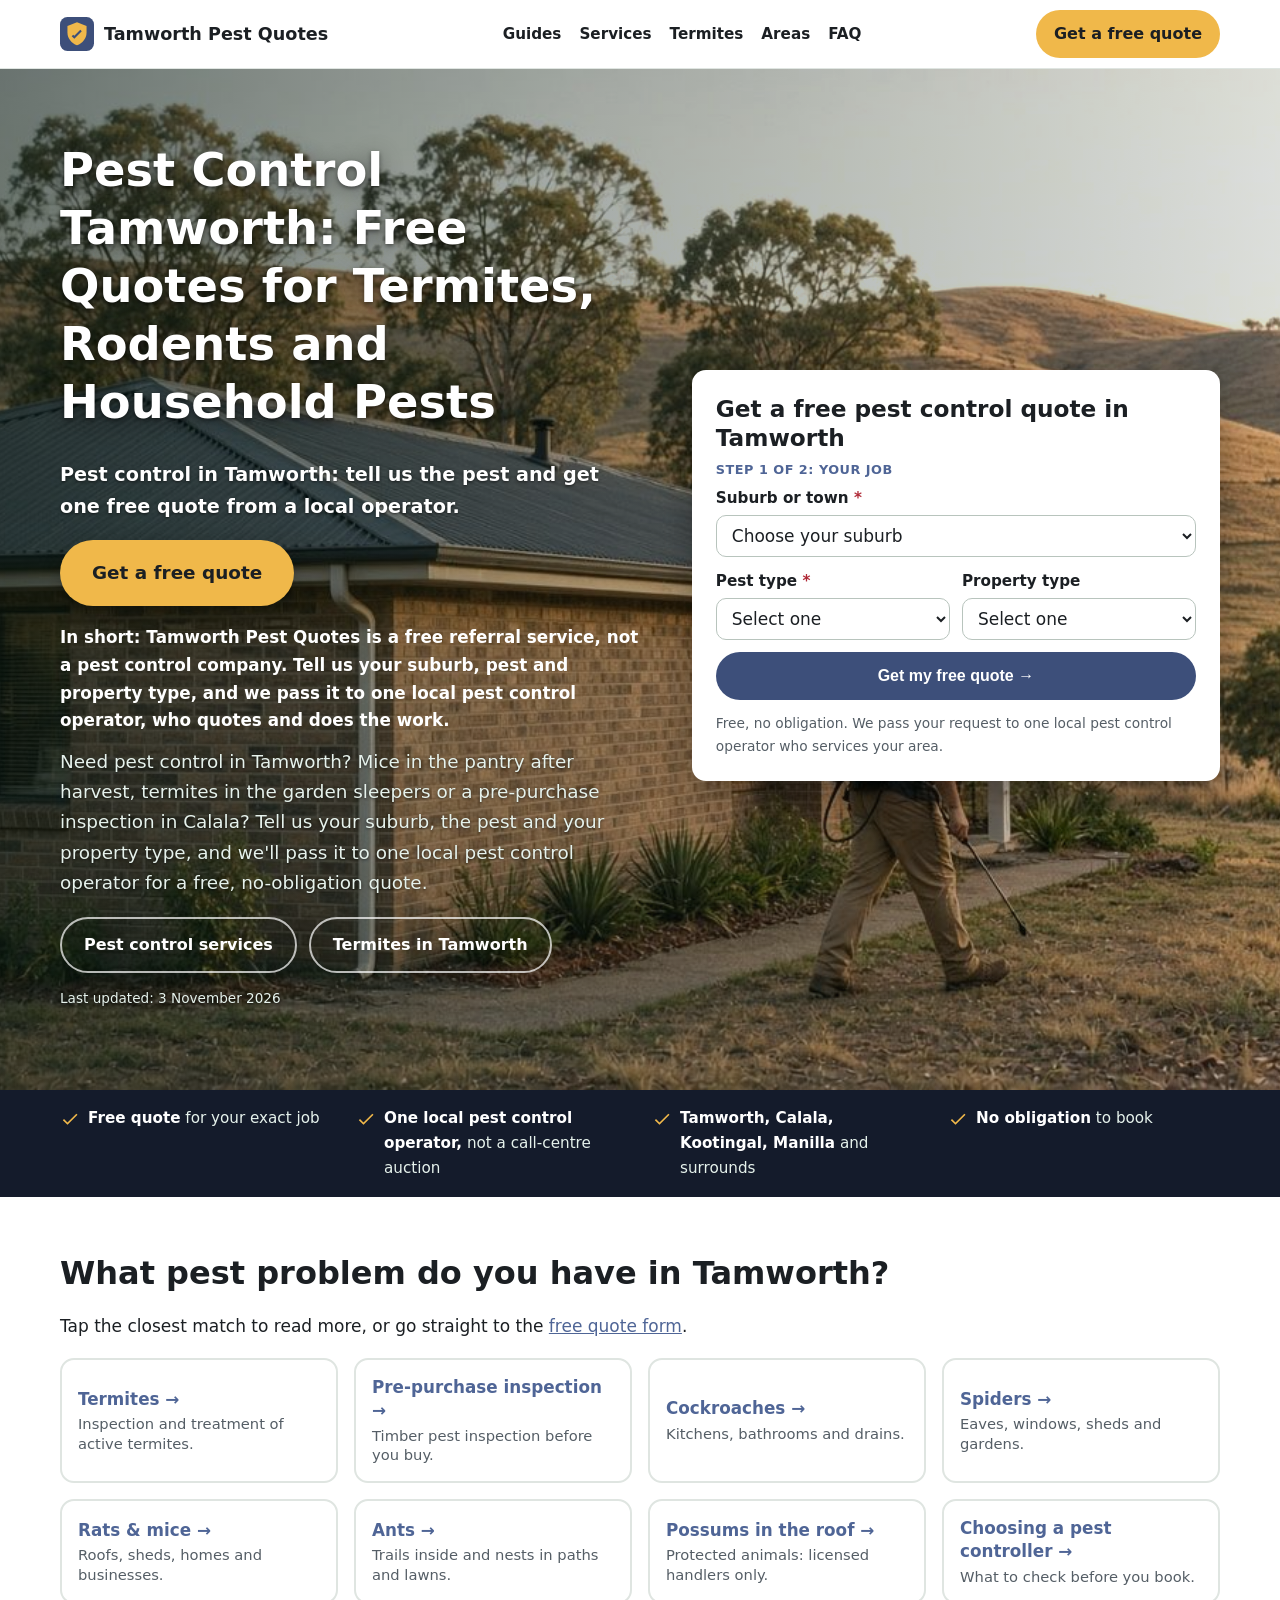
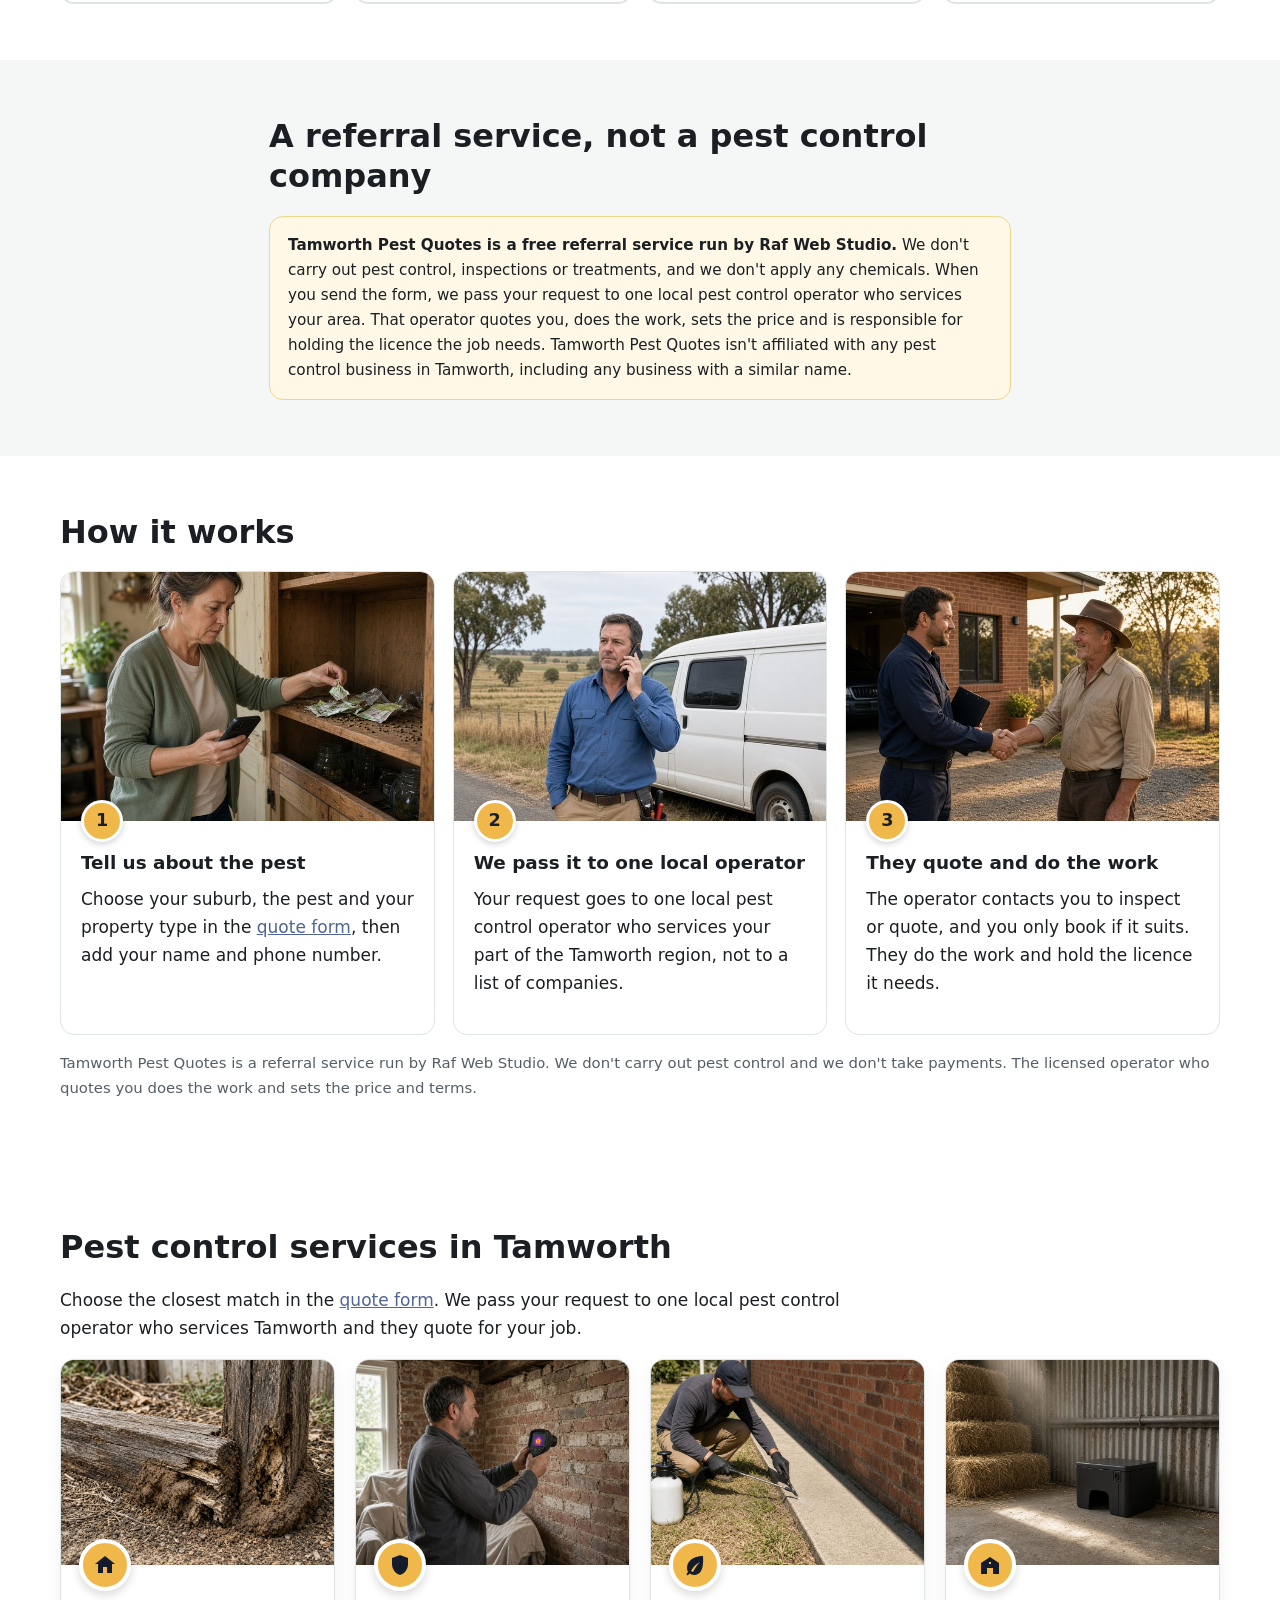
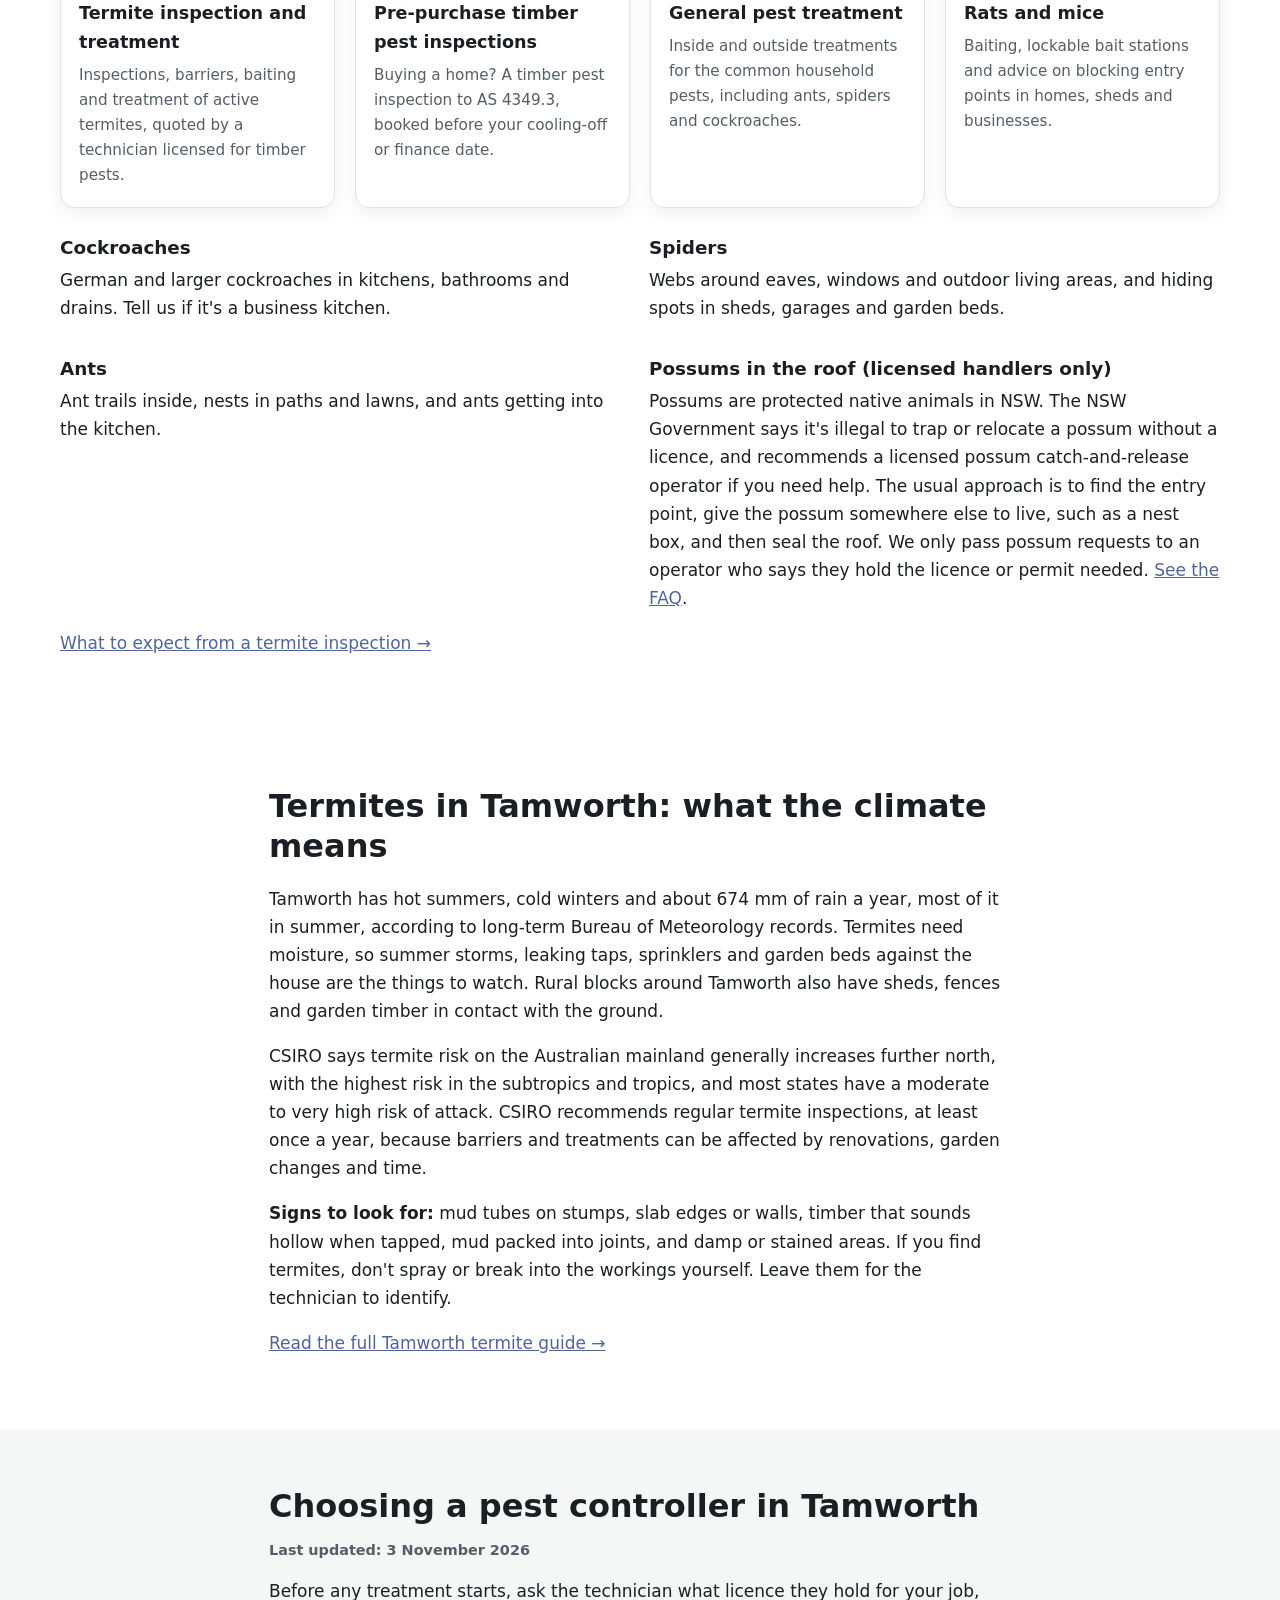
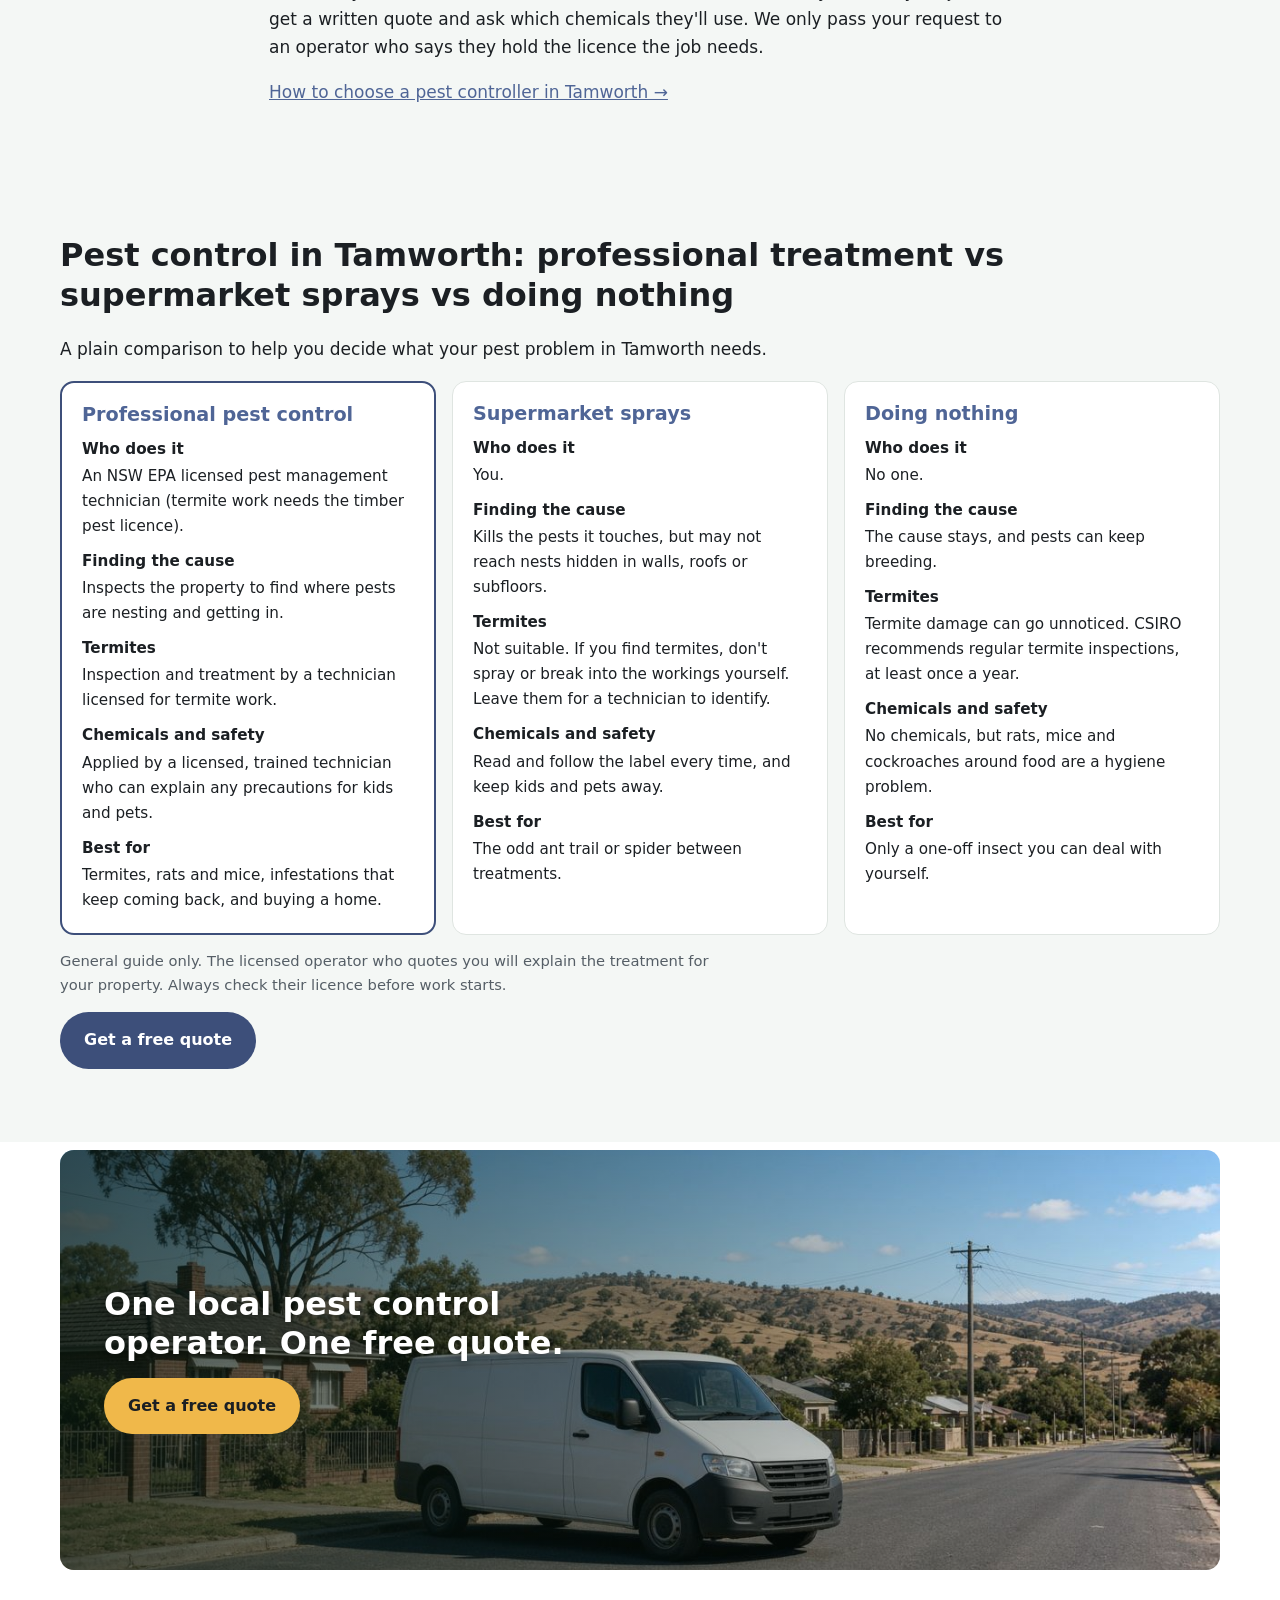
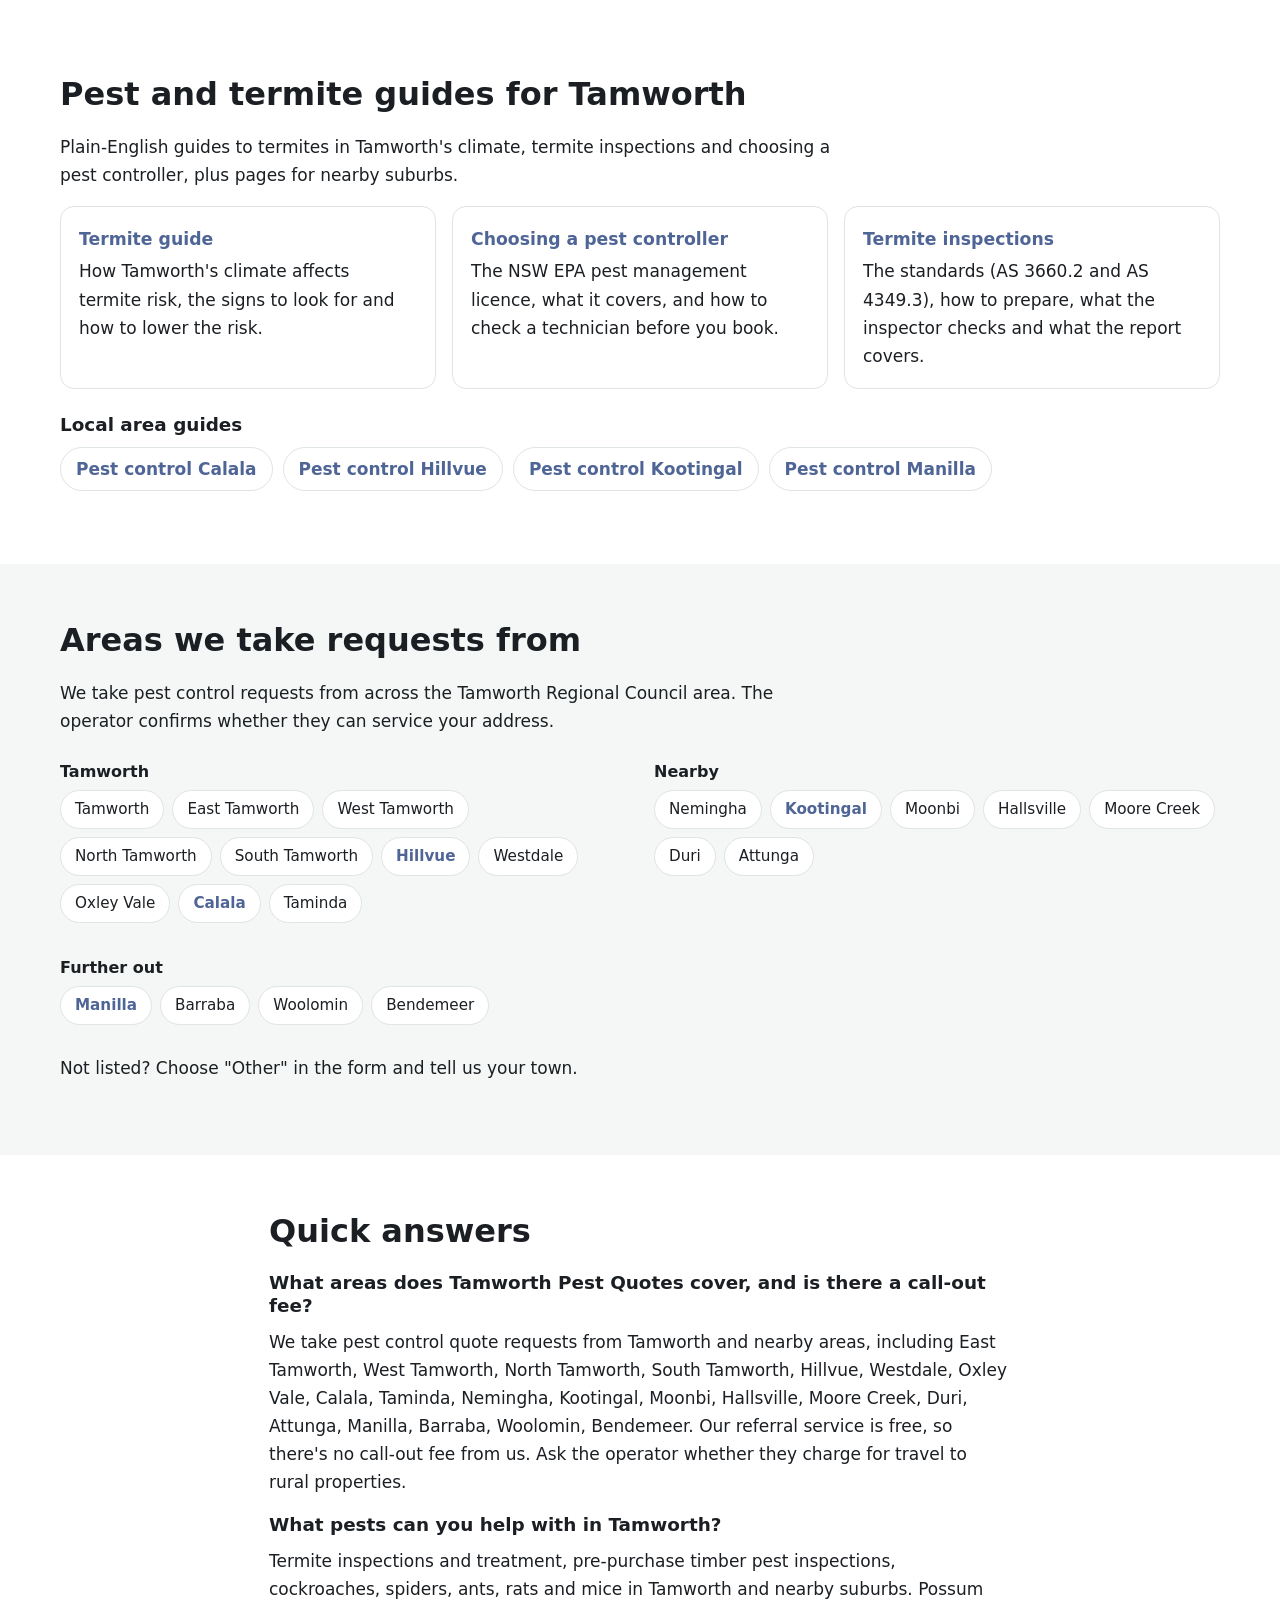
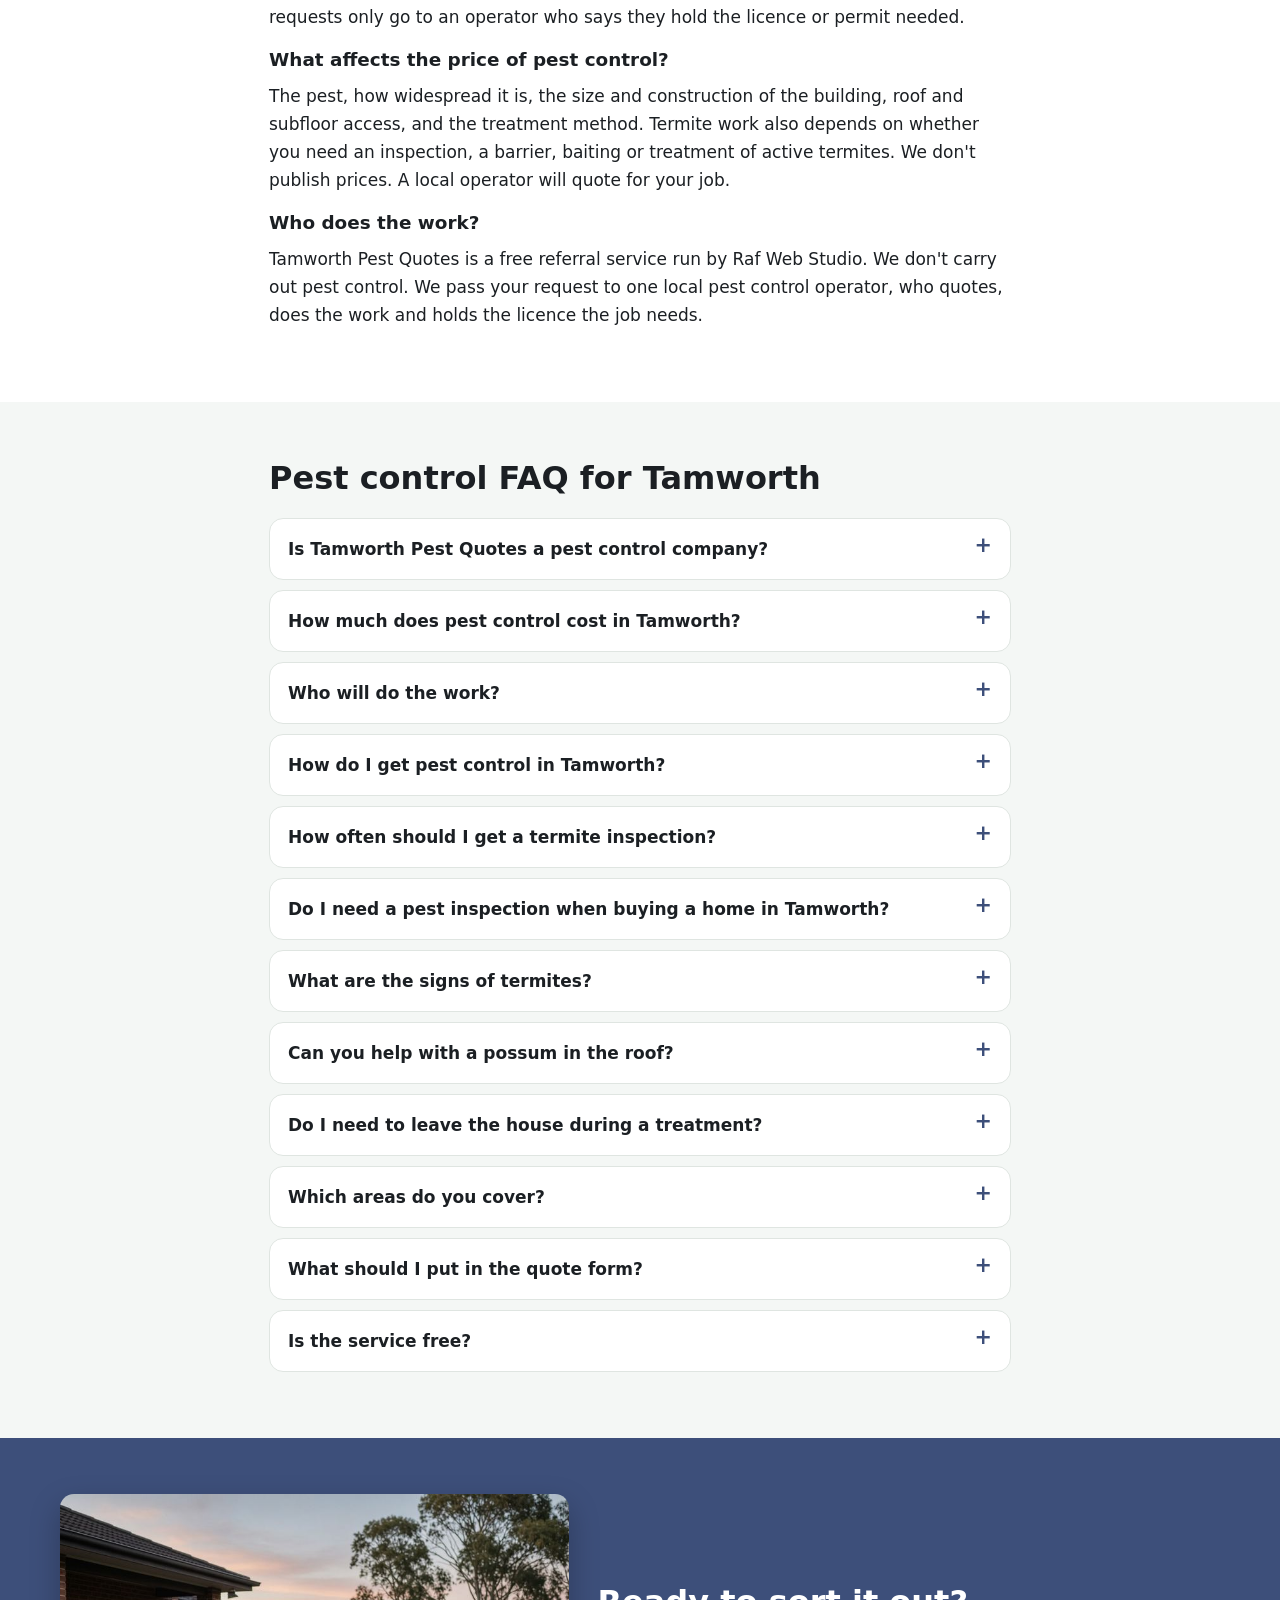
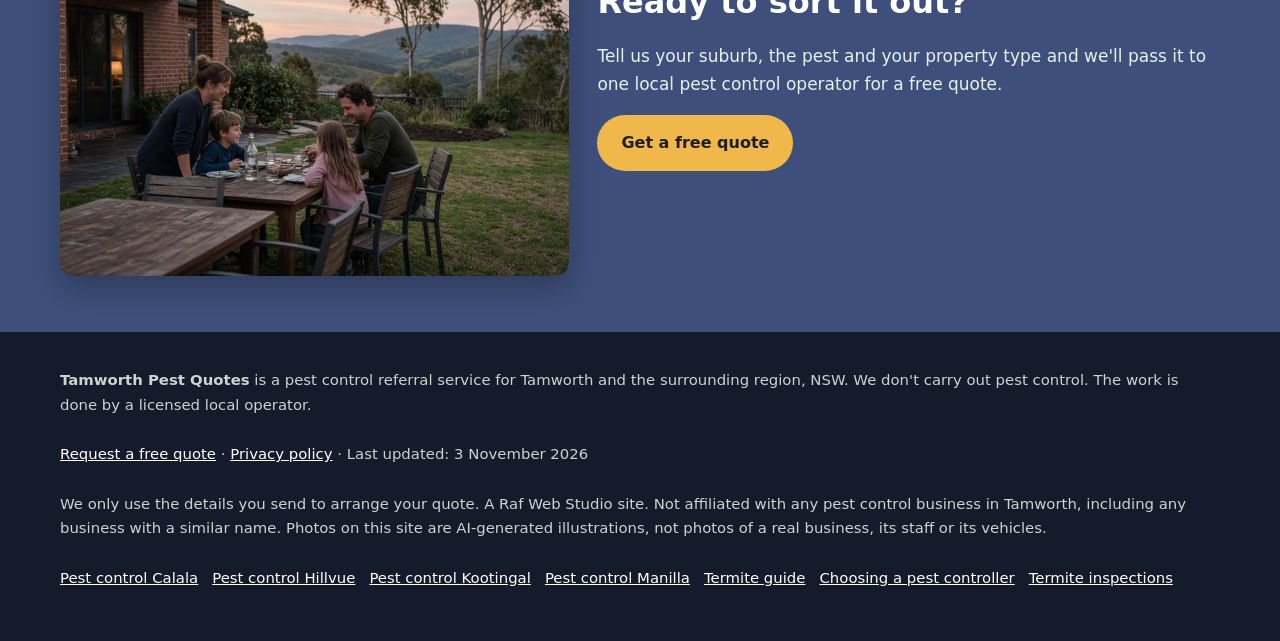
==== commit 32a97dac: "SEO batch 5: keyword link to homepage on every subpage, homepage FAQ licence question swapped for lo" ====
--- a/index.html
+++ b/index.html
@@ -39,7 +39,7 @@
  "name": "Pest Control Tamworth NSW | Termite Inspections & Pest Treatment Quotes",
  "description": "Pest control in Tamworth and nearby suburbs: termites, cockroaches, spiders, ants, rats and mice. Tell us the pest and get one free quote from a local operator.",
  "inLanguage": "en-AU",
- "dateModified": "2026-11-02",
+ "dateModified": "2026-11-03",
  "isPartOf": {
   "@id": "https://pestcontroltamworth.com/#website"
  },
@@ -168,7 +168,7 @@
  "name": "Tamworth Pest Quotes",
  "url": "https://pestcontroltamworth.com/",
  "inLanguage": "en-AU",
- "dateModified": "2026-11-02"
+ "dateModified": "2026-11-03"
 }
 </script>
 <script type="application/ld+json">
@@ -306,10 +306,10 @@
   },
   {
    "@type": "Question",
-   "name": "What licence should a pest controller in Tamworth have?",
-   "acceptedAnswer": {
-    "@type": "Answer",
-    "text": "In NSW, the person treating your home needs a current NSW EPA pest management technician licence, and termite or timber pest treatment needs the timber pest management licence. You can check a licence on the EPA's public register and ask to see the technician's photo licence card."
+   "name": "How do I get pest control in Tamworth?",
+   "acceptedAnswer": {
+    "@type": "Answer",
+    "text": "Fill in the free quote form with your suburb, the pest and the property type. We pass it to one local pest control operator who services Tamworth, and they contact you with a quote. There's no obligation to book."
    }
   },
   {
@@ -465,7 +465,7 @@
       <p class="summary">In short: Tamworth Pest Quotes is a free referral service, not a pest control company. Tell us your suburb, pest and property type, and we pass it to one local pest control operator, who quotes and does the work.</p>
       <p class="lead">Need pest control in Tamworth? Mice in the pantry after harvest, termites in the garden sleepers or a pre-purchase inspection in Calala? Tell us your suburb, the pest and your property type, and we'll pass it to one local pest control operator for a free, no-obligation quote.</p>
       <div class="ctas"><a class="btn btn-ghost" href="#services">Pest control services</a><a class="btn btn-ghost" href="#termites">Termites in Tamworth</a></div>
-      <p class="updated">Last updated: 2 November 2026</p>
+      <p class="updated">Last updated: 3 November 2026</p>
     </div>
     <div class="hero-form-card" id="quote">
       <h2 id="quote-h">Get a free pest control quote in Tamworth</h2>
@@ -570,7 +570,7 @@
 <section class="alt" id="licensing" aria-labelledby="lic-h">
   <div class="wrap intro">
     <h2 id="lic-h">Choosing a pest controller in Tamworth</h2>
-    <p class="updated-dark">Last updated: 2 November 2026</p>
+    <p class="updated-dark">Last updated: 3 November 2026</p>
     <p>Before any treatment starts, ask the technician what licence they hold for your job, get a written quote and ask which chemicals they'll use. We only pass your request to an operator who says they hold the licence the job needs.</p>
     <p><a href="/pest-control-licence-nsw/">How to choose a pest controller in Tamworth →</a></p>
   </div>
@@ -636,7 +636,7 @@
     <details><summary>Is Tamworth Pest Quotes a pest control company?</summary><p>No. Tamworth Pest Quotes is a free referral service run by Raf Web Studio. We don&#x27;t do pest control ourselves. We pass your request to one local pest control operator, who quotes and does the work.</p></details>
     <details><summary>How much does pest control cost in Tamworth?</summary><p>It depends on the pest, the size and construction of the property, access to the roof and subfloor, and the treatment used. We don&#x27;t publish prices. Tell us about your job and a local operator will quote for it.</p></details>
     <details><summary>Who will do the work?</summary><p>One local pest control operator who services your suburb. They contact you, quote, carry out the inspection or treatment and set their own terms. You only book if the quote suits.</p></details>
-    <details><summary>What licence should a pest controller in Tamworth have?</summary><p>In NSW, the person treating your home needs a current NSW EPA pest management technician licence, and termite or timber pest treatment needs the timber pest management licence. You can check a licence on the EPA&#x27;s public register and ask to see the technician&#x27;s photo licence card.</p></details>
+    <details><summary>How do I get pest control in Tamworth?</summary><p>Fill in the free quote form with your suburb, the pest and the property type. We pass it to one local pest control operator who services Tamworth, and they contact you with a quote. There&#x27;s no obligation to book.</p></details>
     <details><summary>How often should I get a termite inspection?</summary><p>CSIRO recommends regular termite inspections, at least once a year, because barriers and treatments can be affected by renovations, garden changes and time.</p></details>
     <details><summary>Do I need a pest inspection when buying a home in Tamworth?</summary><p>It&#x27;s strongly advised. A timber pest inspection to AS 4349.3 looks for termites, borers and timber decay, and the things that make an attack more likely. The NSW Government says a building inspection report generally won&#x27;t tell you whether termites are present, so you should also get a pest inspection, especially in areas where termites are a known problem. If you sign a contract, NSW residential sales usually have a 5 business day cooling-off period, which is the window many buyers use for inspections.</p></details>
     <details><summary>What are the signs of termites?</summary><p>Mud tubes on stumps, slab edges or walls, timber that sounds hollow when tapped, mud packed into cracks and joints, damp or stained areas, and swarms of winged termites. Don&#x27;t disturb them. Leave them for the technician to identify.</p></details>
@@ -663,7 +663,7 @@
 <footer class="site-footer">
   <div class="wrap">
     <p><strong>Tamworth Pest Quotes</strong> is a pest control referral service for Tamworth and the surrounding region, NSW. We don't carry out pest control. The work is done by a licensed local operator.</p>
-    <p><a href="#quote">Request a free quote</a> · <a href="privacy.html">Privacy policy</a> · Last updated: 2 November 2026</p>
+    <p><a href="#quote">Request a free quote</a> · <a href="privacy.html">Privacy policy</a> · Last updated: 3 November 2026</p>
     <p>We only use the details you send to arrange your quote. A Raf Web Studio site. Not affiliated with any pest control business in Tamworth, including any business with a similar name. Photos on this site are AI-generated illustrations, not photos of a real business, its staff or its vehicles.</p>
     <p class="footer-links"><a href="/pest-control-calala/">Pest control Calala</a> <a href="/pest-control-hillvue/">Pest control Hillvue</a> <a href="/pest-control-kootingal/">Pest control Kootingal</a> <a href="/pest-control-manilla/">Pest control Manilla</a> <a href="/termites-tamworth/">Termite guide</a> <a href="/pest-control-licence-nsw/">Choosing a pest controller</a> <a href="/termite-inspection/">Termite inspections</a></p>
   </div>
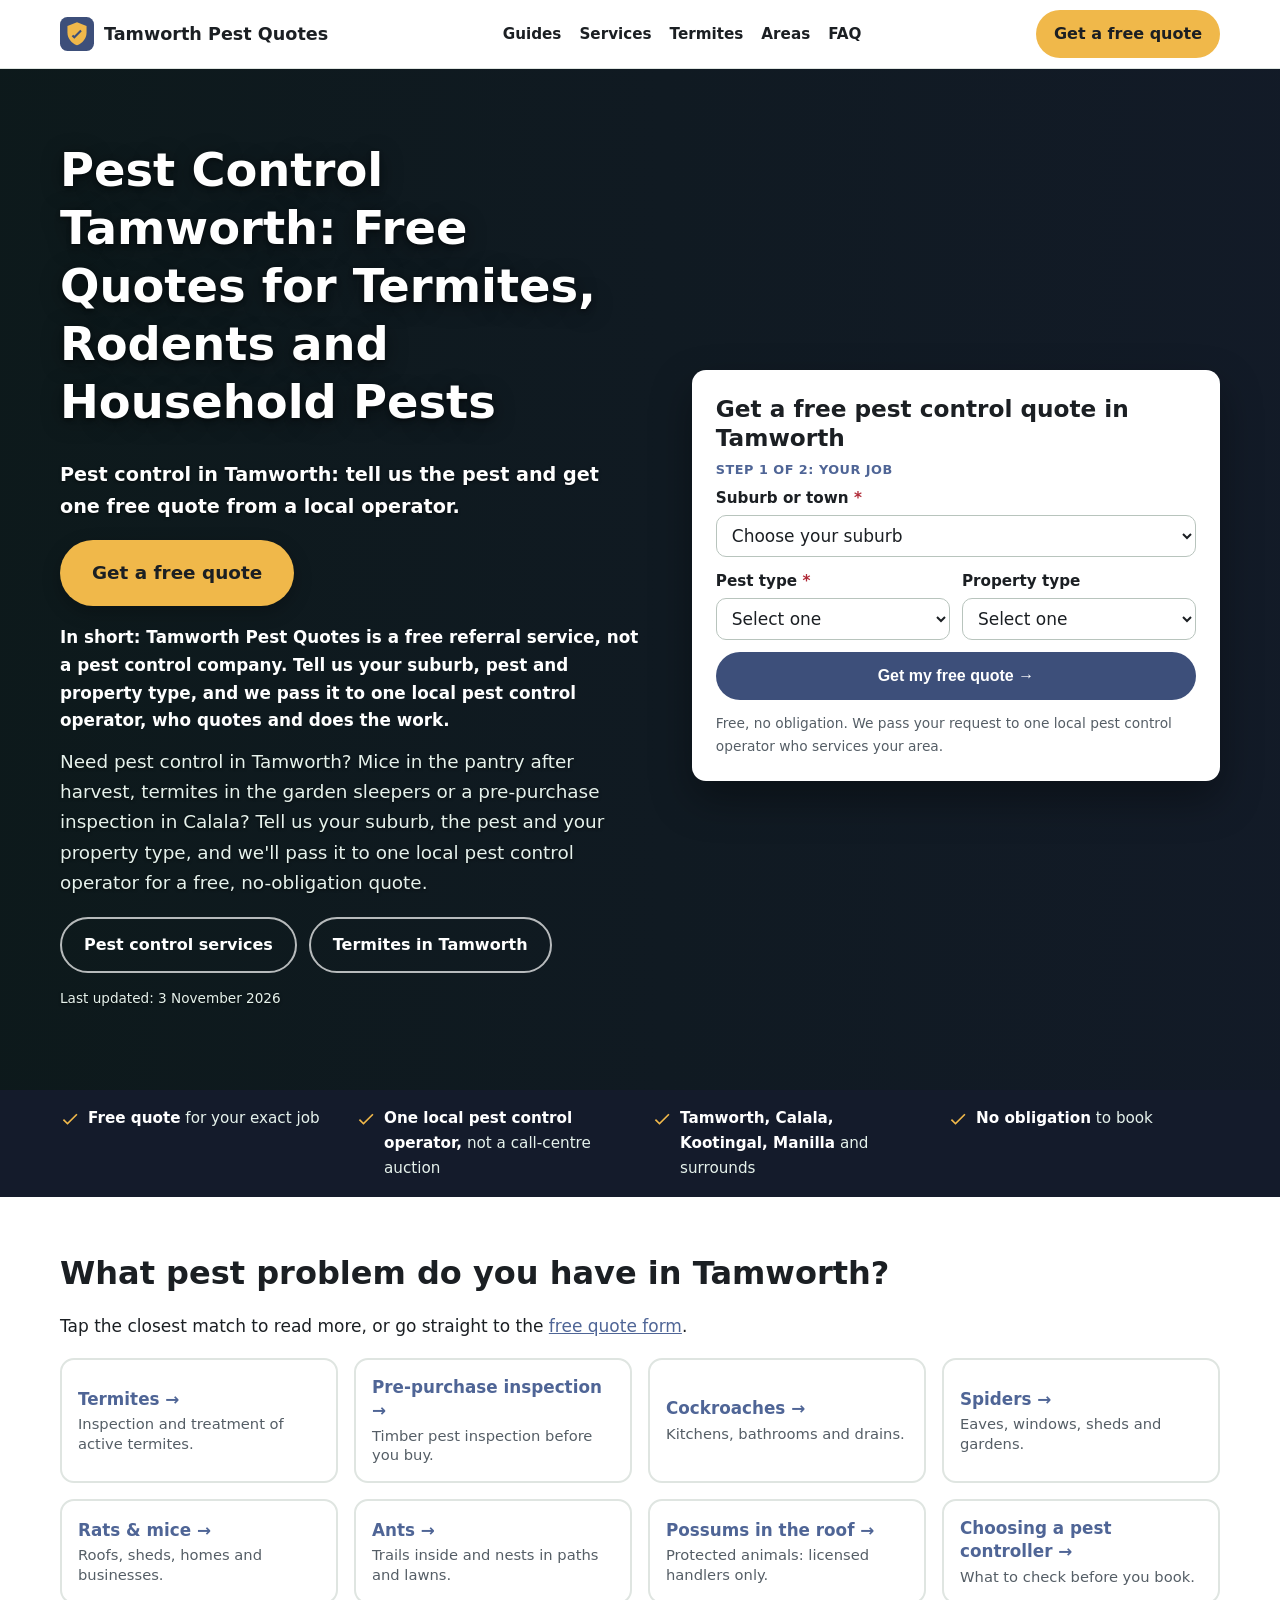
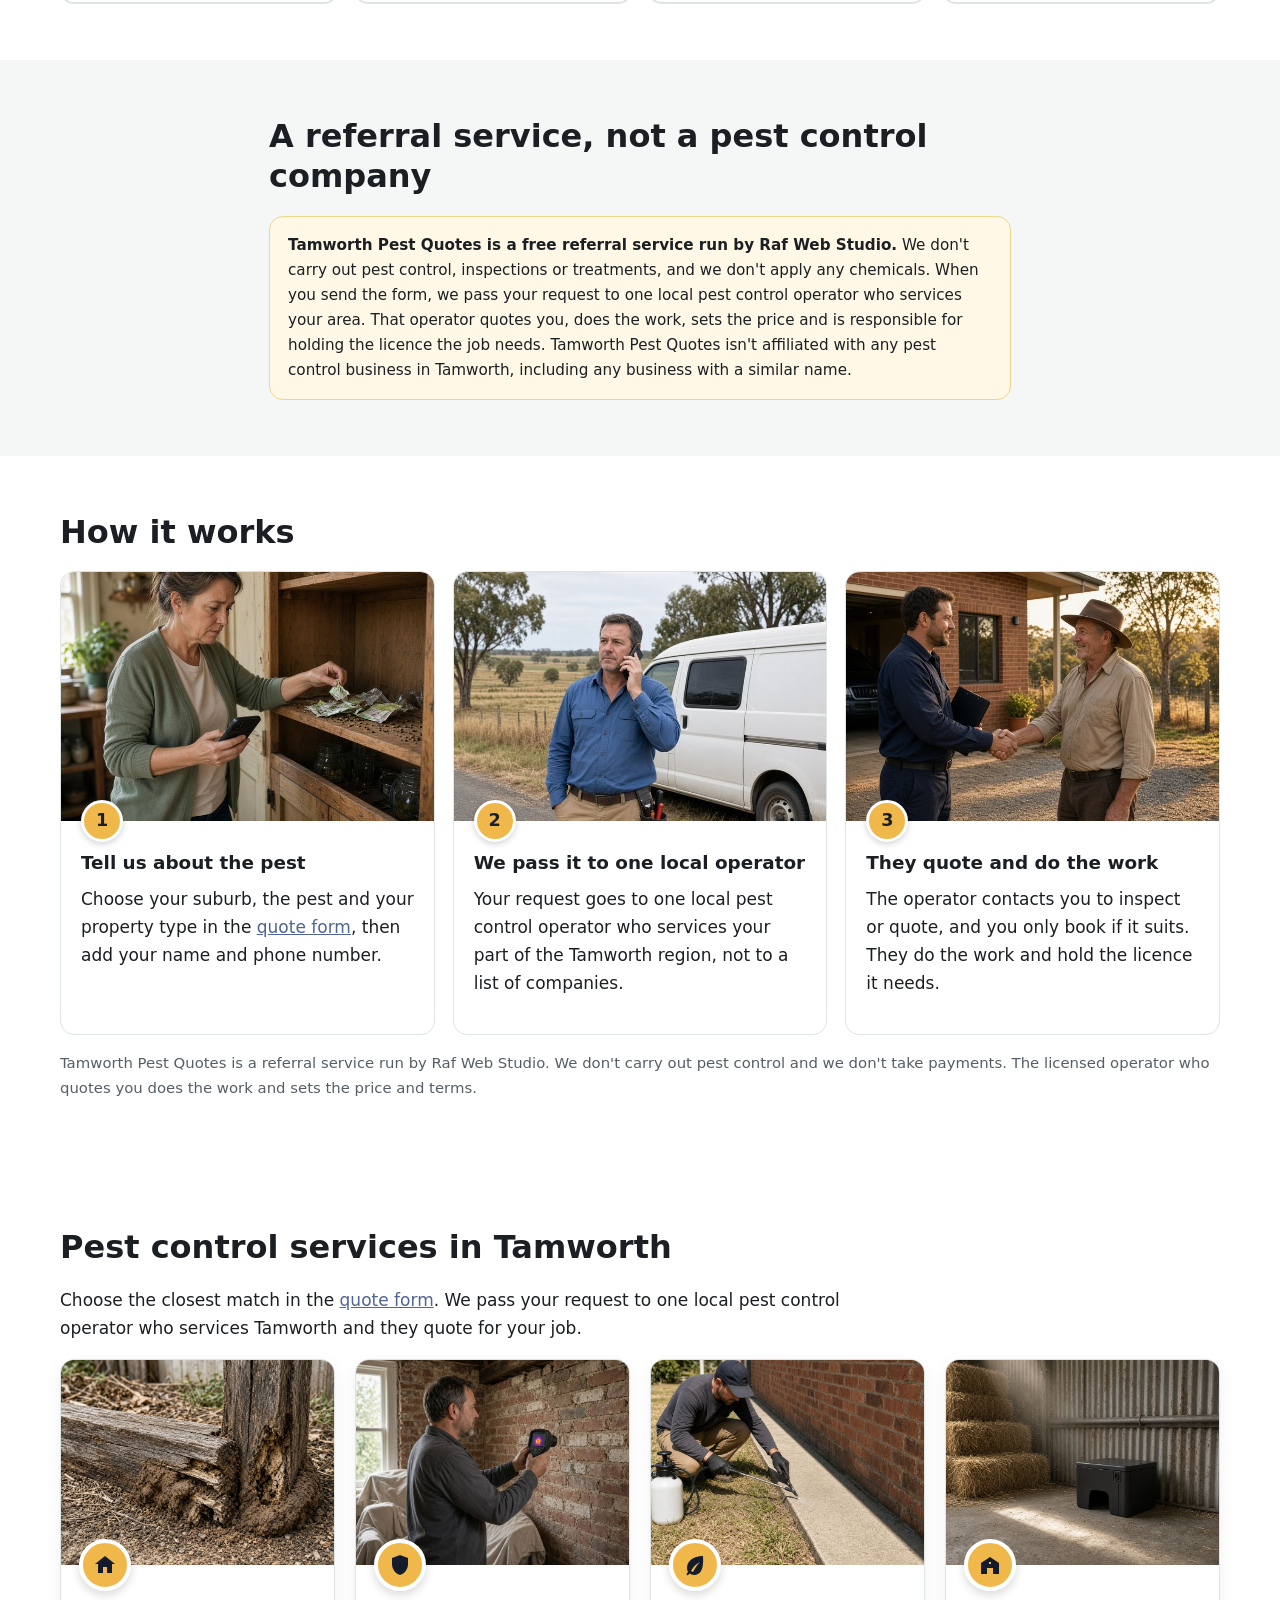
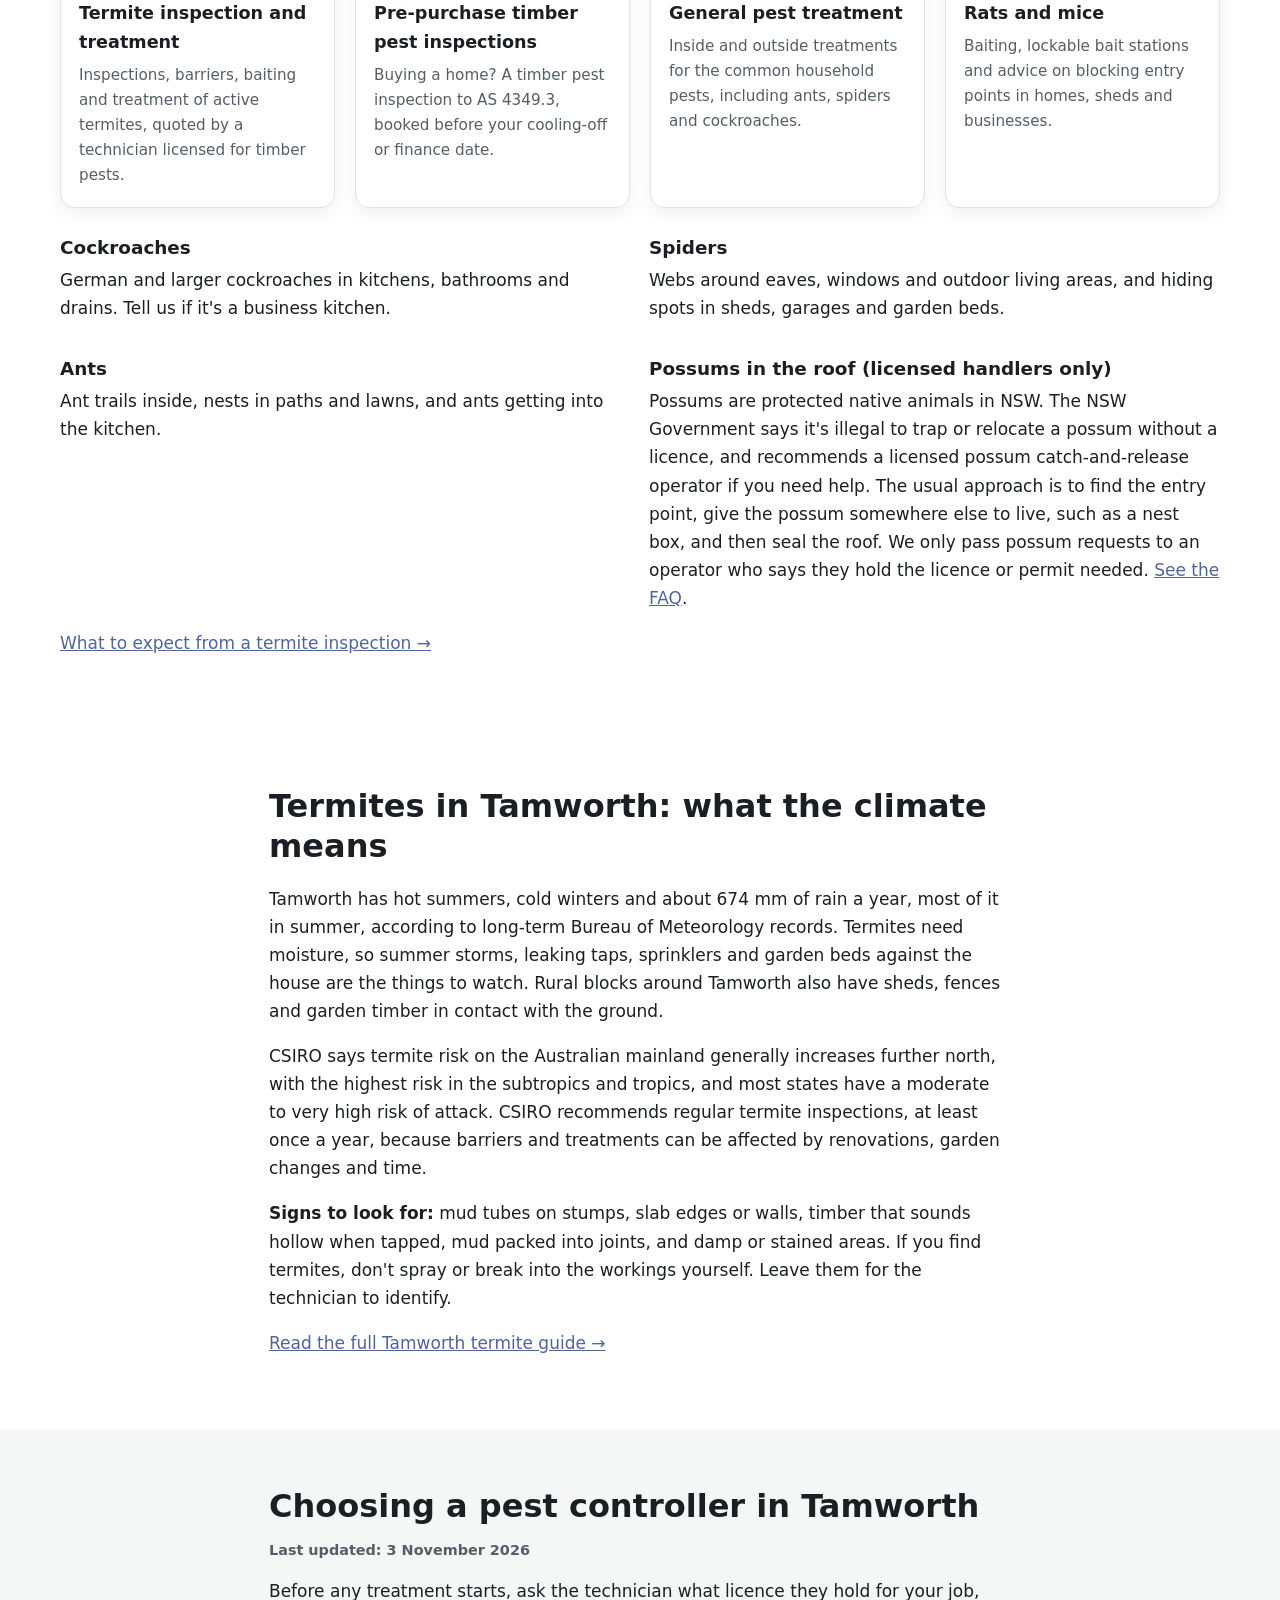
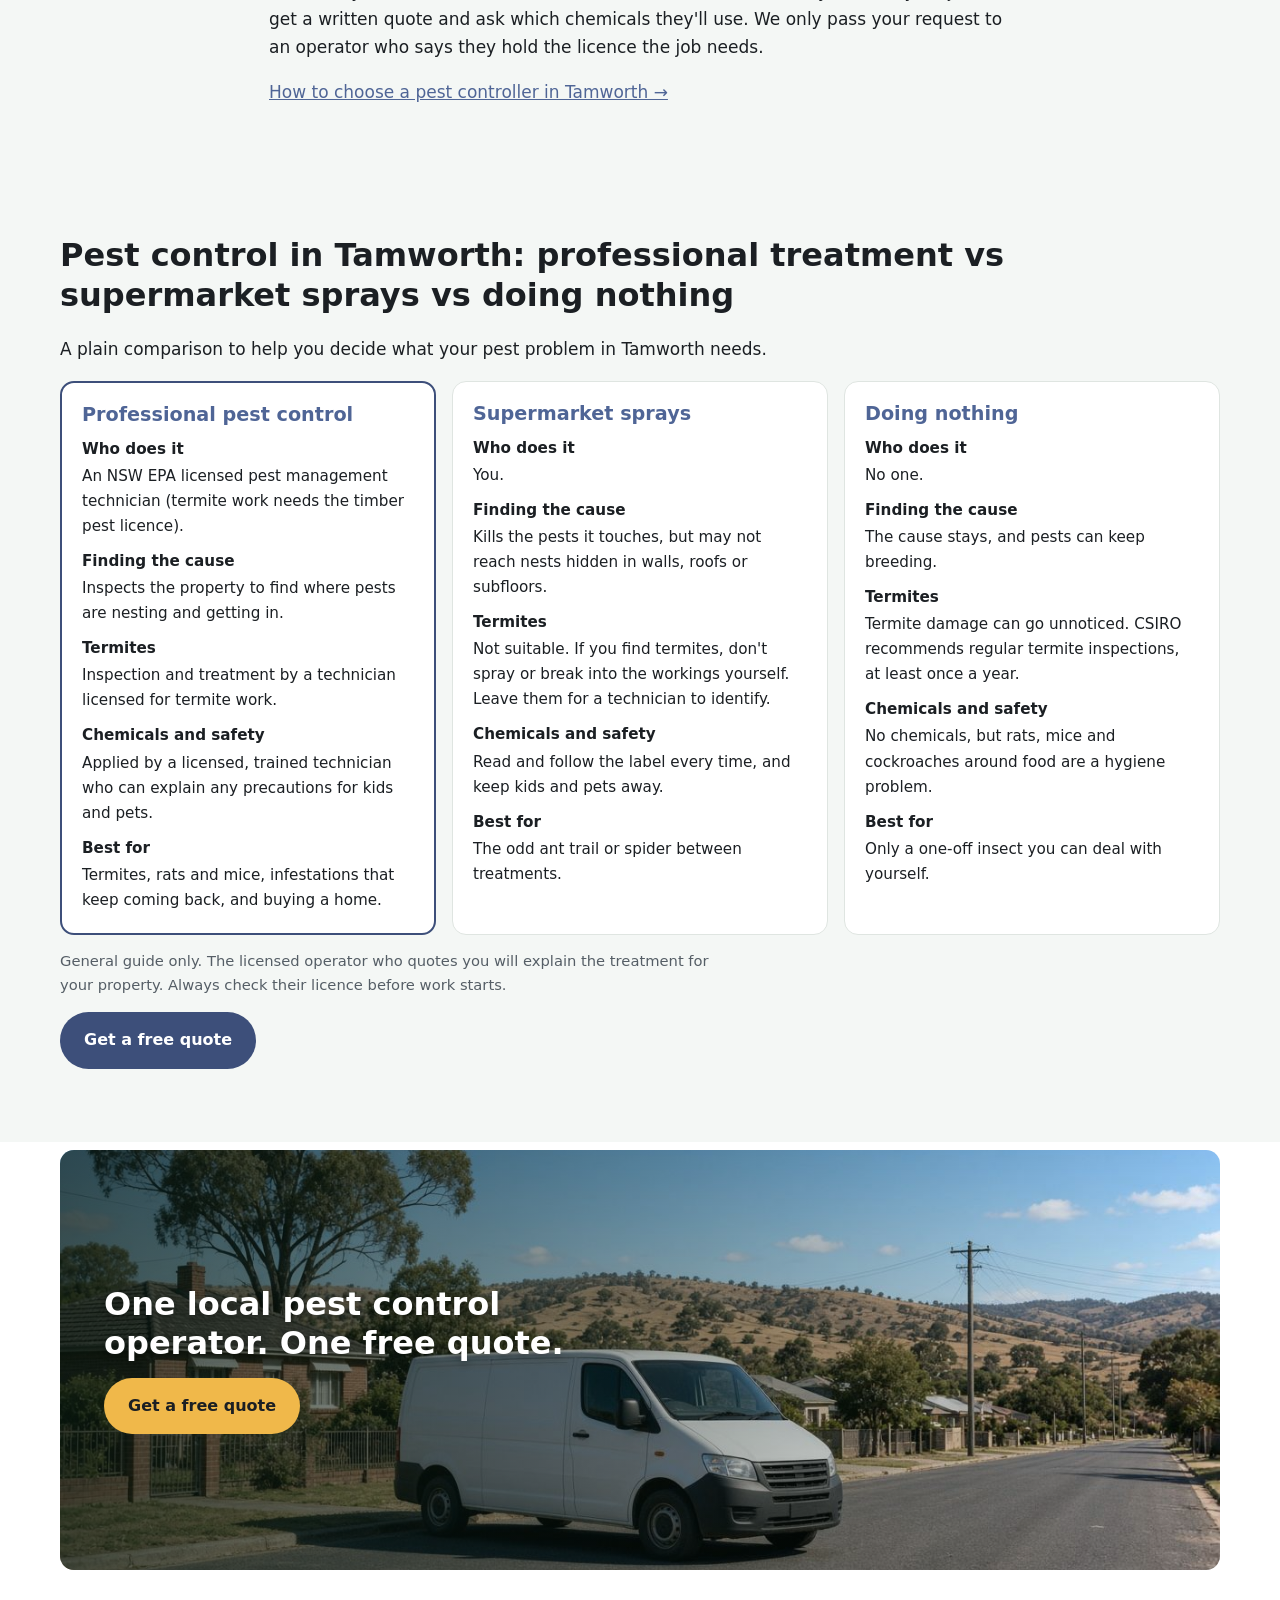
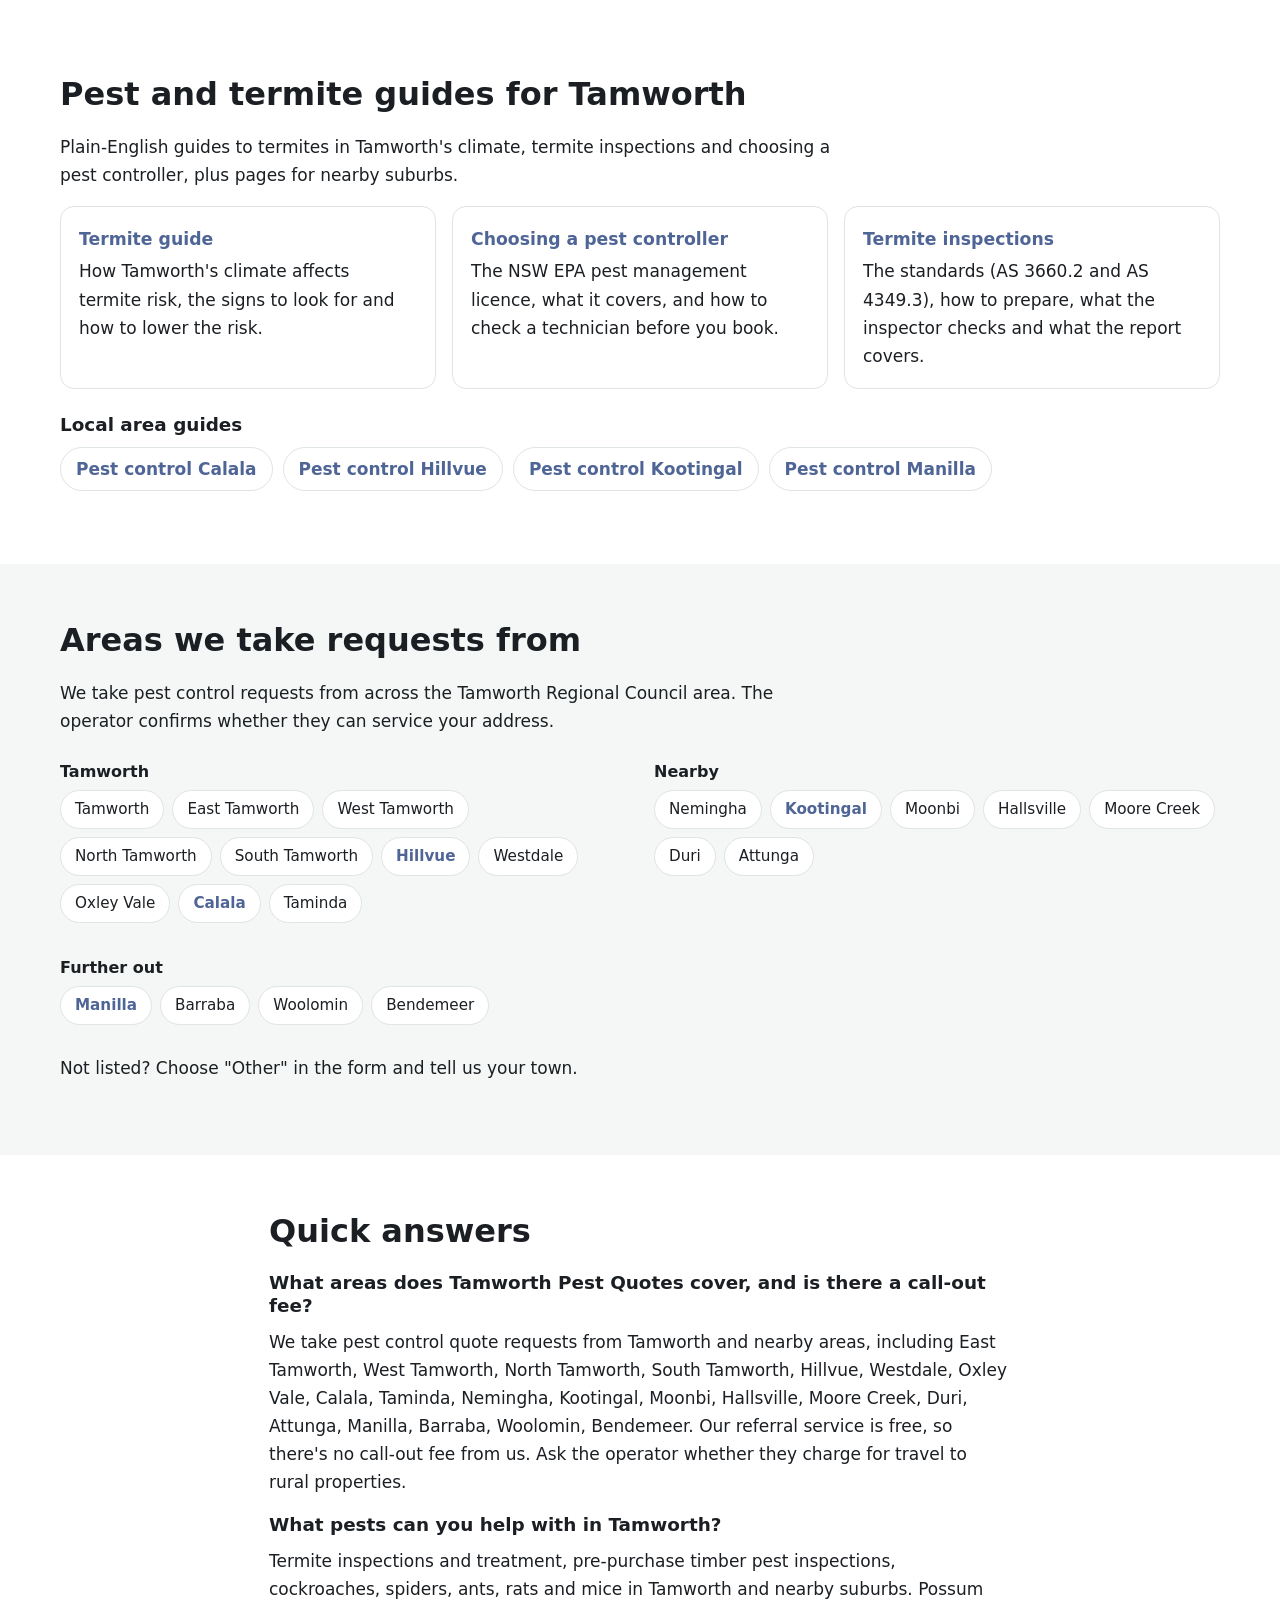
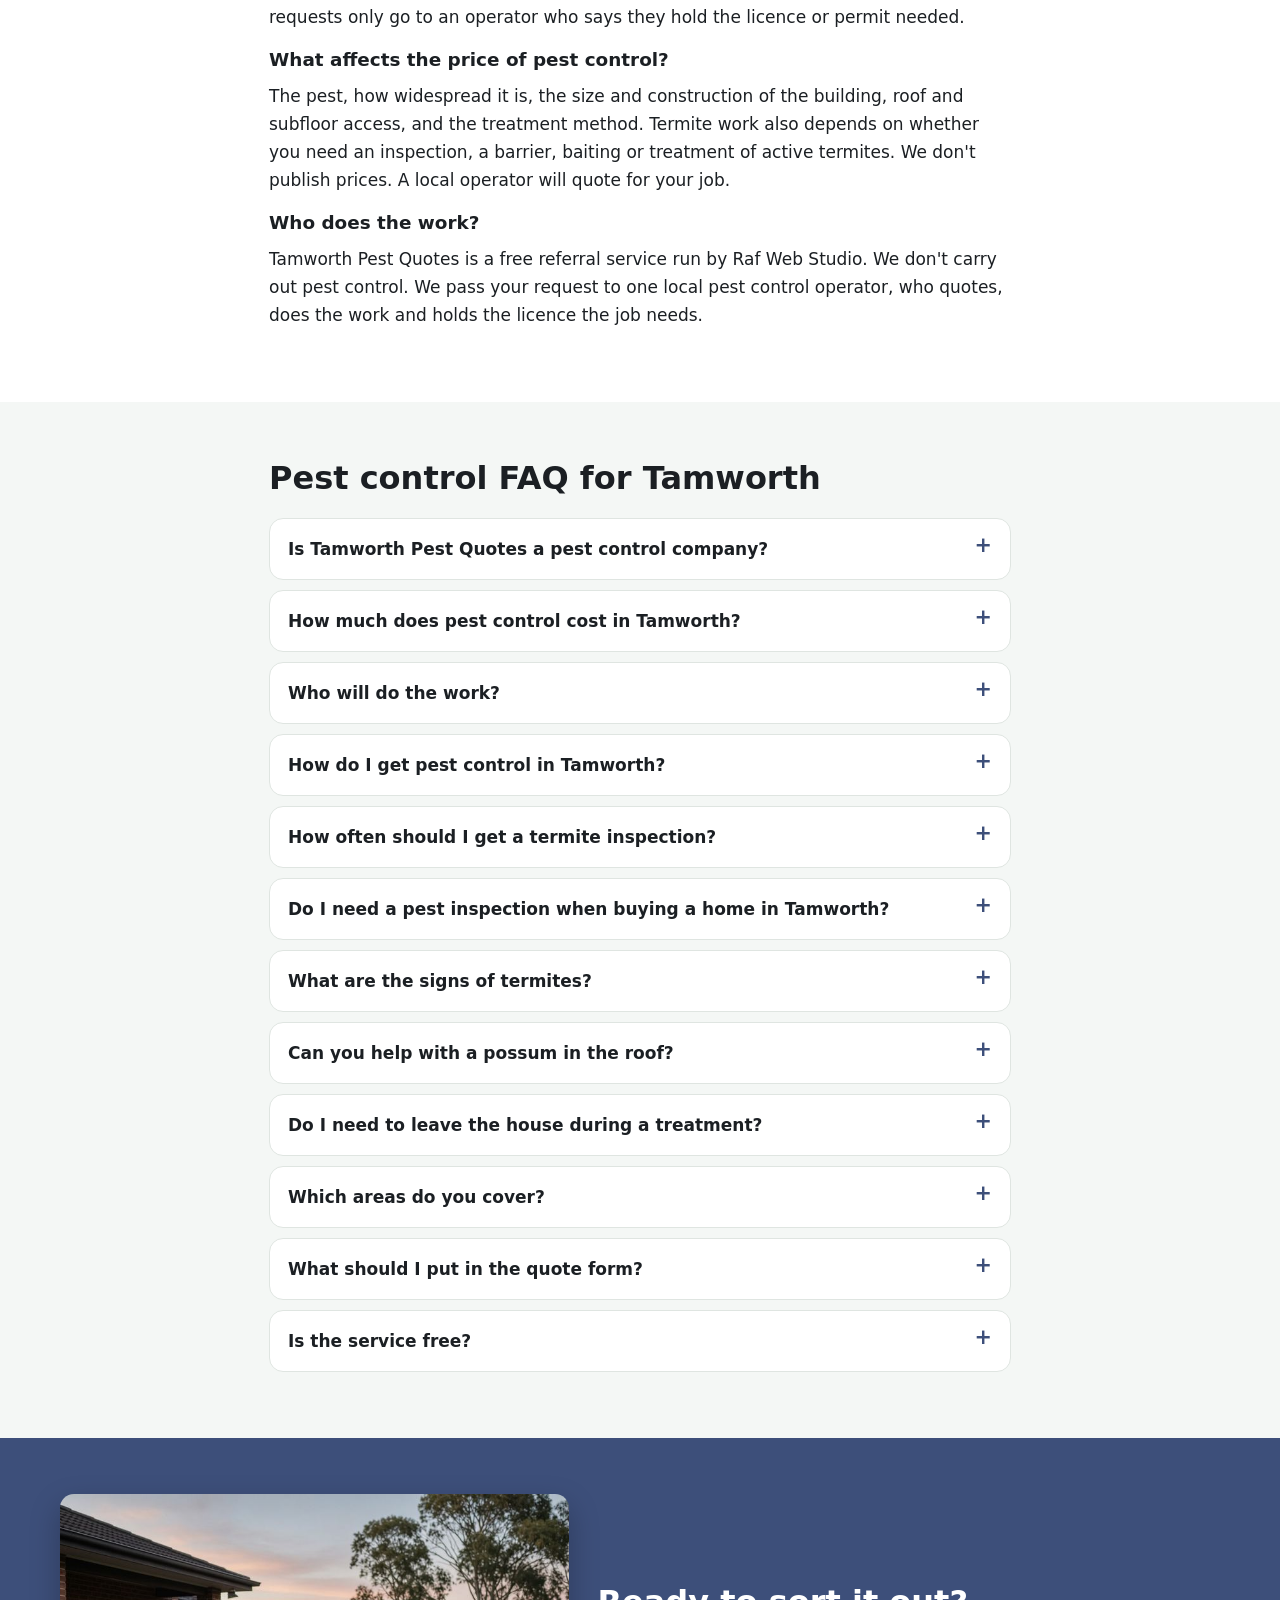
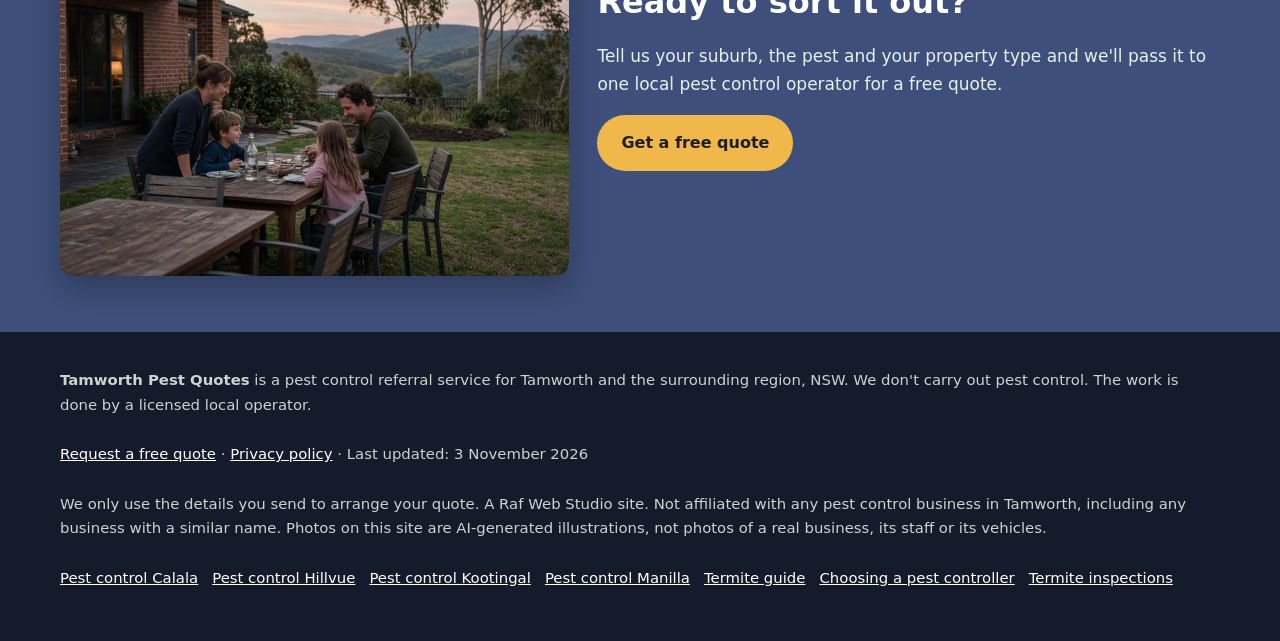
==== commit 0299d41d: "Add FormSubmit instant customer confirmation (_autoresponse) to every quote form" ====
--- a/index.html
+++ b/index.html
@@ -474,6 +474,7 @@
         <input type="hidden" name="_captcha" value="true">
         <input type="hidden" name="_template" value="table">
         <input type="hidden" name="_next" value="https://pestcontroltamworth.com/thanks.html">
+        <input type="hidden" name="_autoresponse" value="Thanks for your pest control request. We&#x27;ve received it and are passing it to a local pest control operator, who&#x27;ll be in touch shortly with availability and a price.">
         <input type="text" name="_honey" style="display:none" tabindex="-1" autocomplete="off" aria-hidden="true">
         <input type="hidden" name="source" value="pestcontroltamworth.com">
         <fieldset class="step step-1">
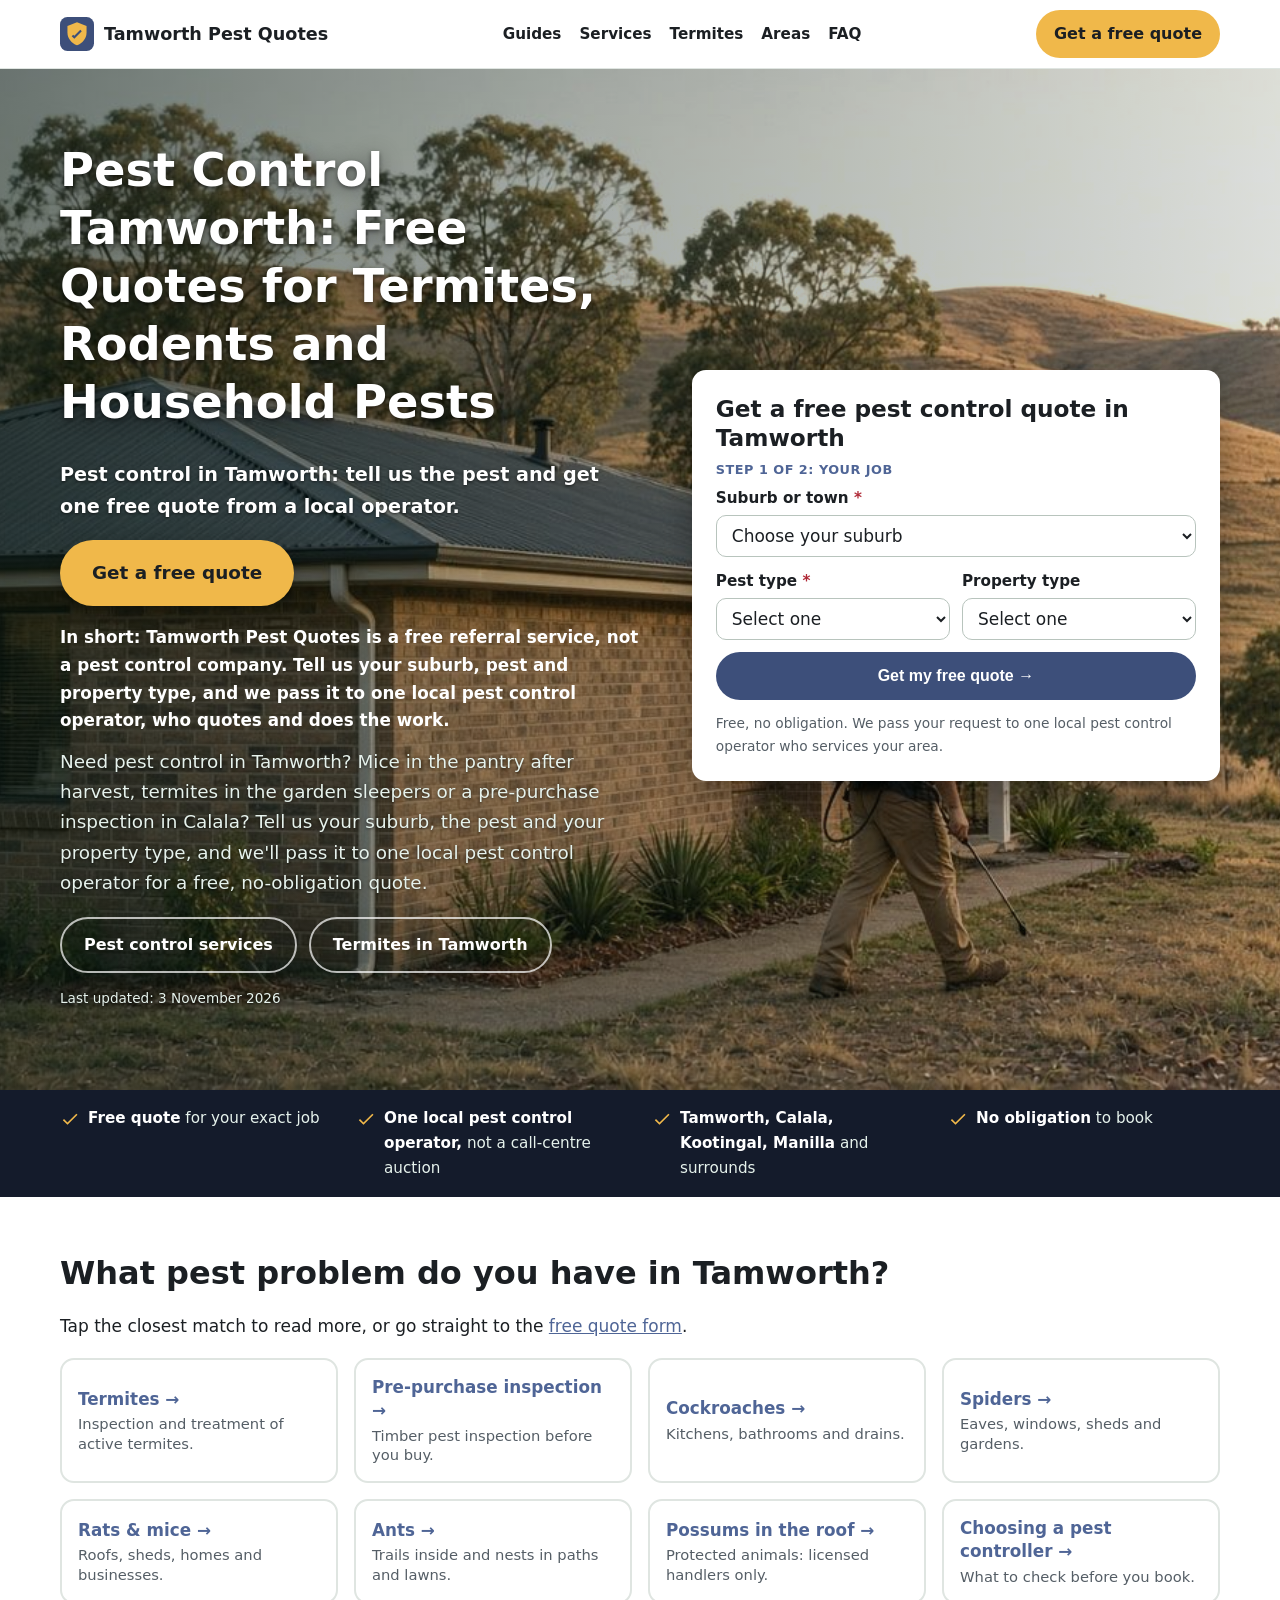
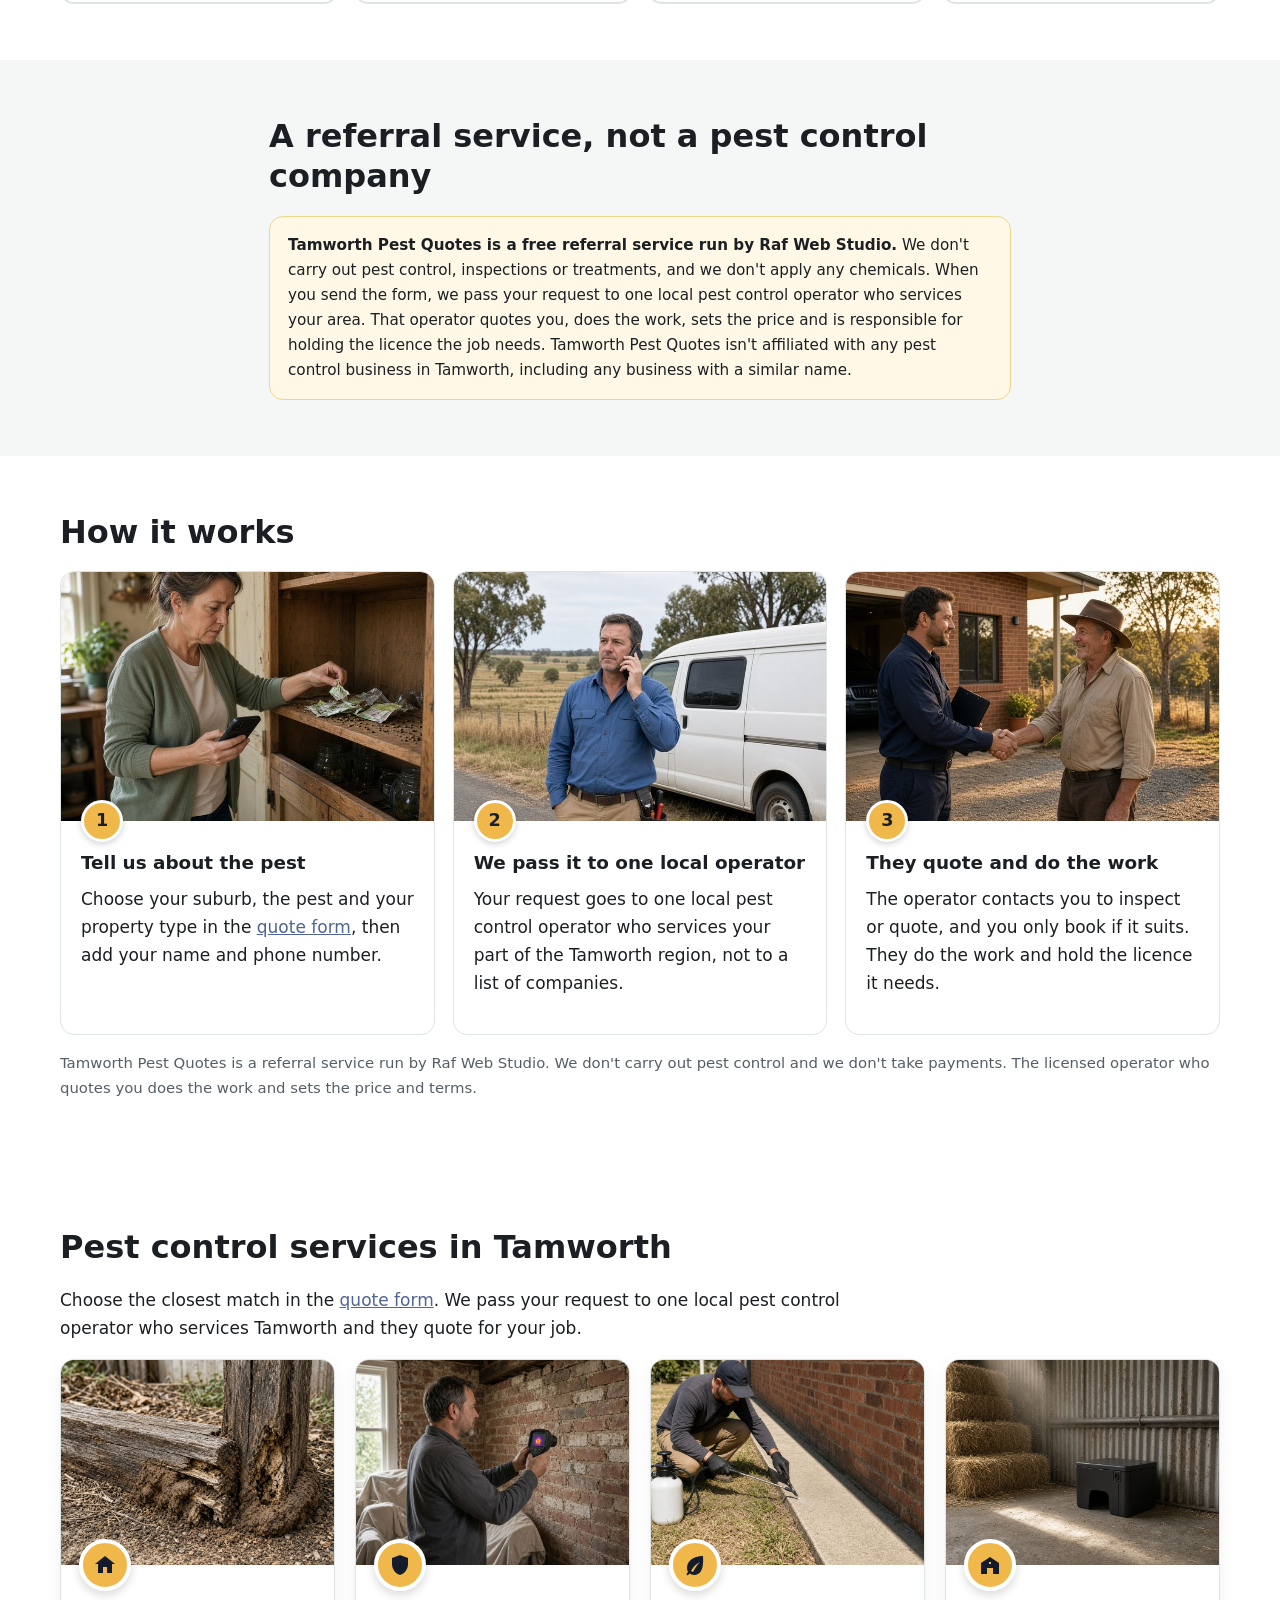
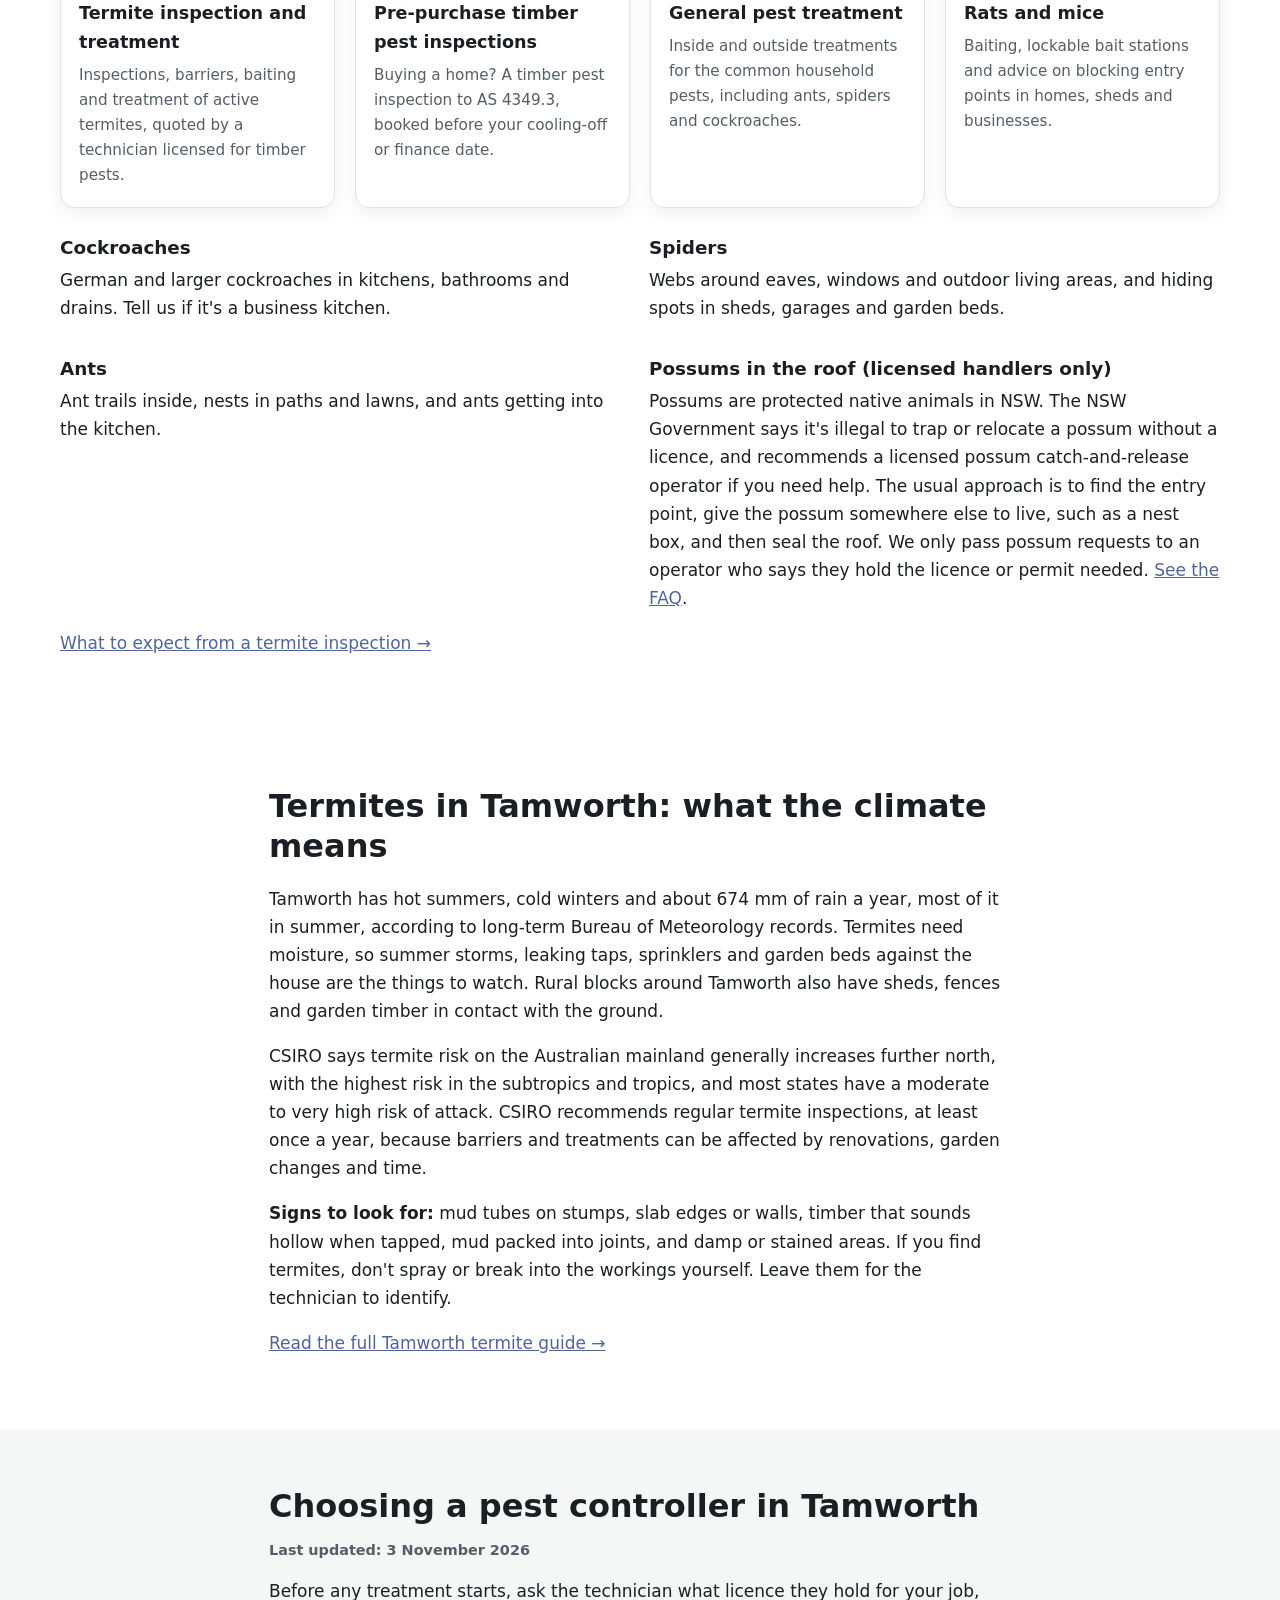
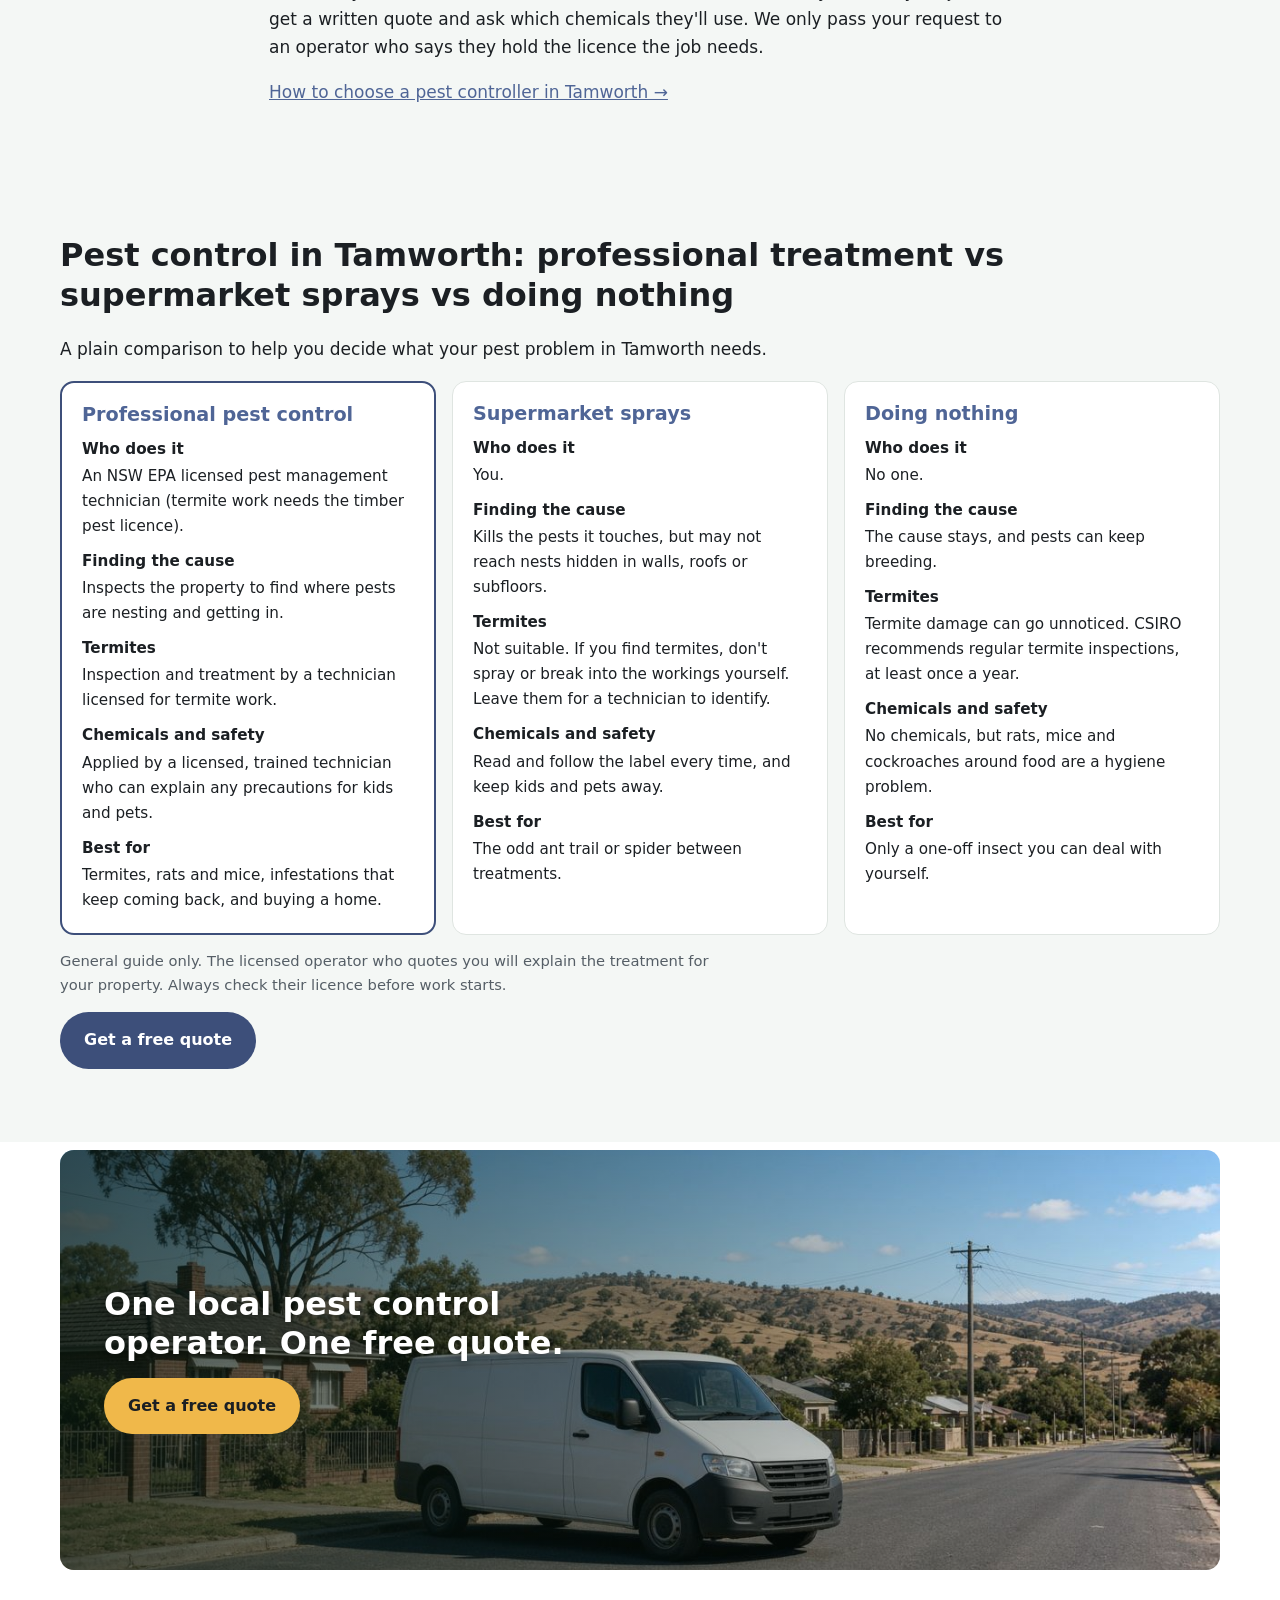
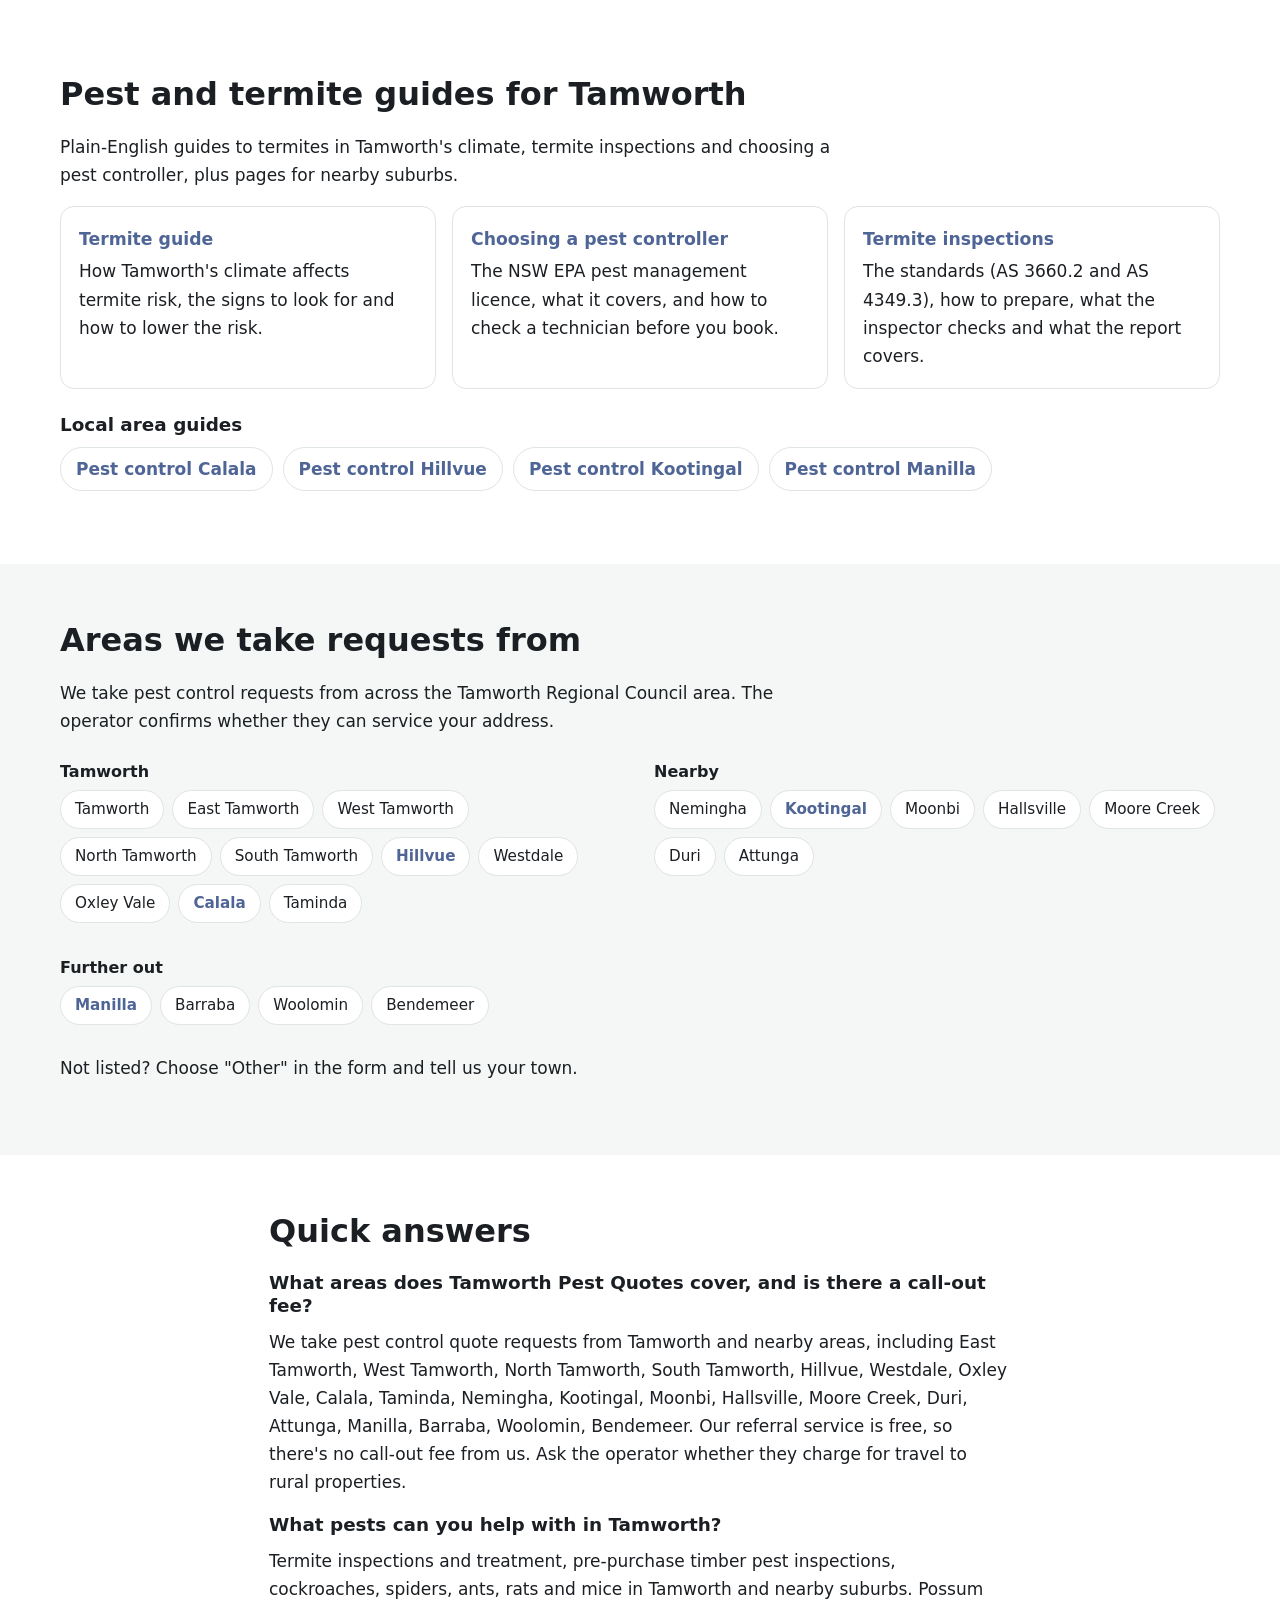
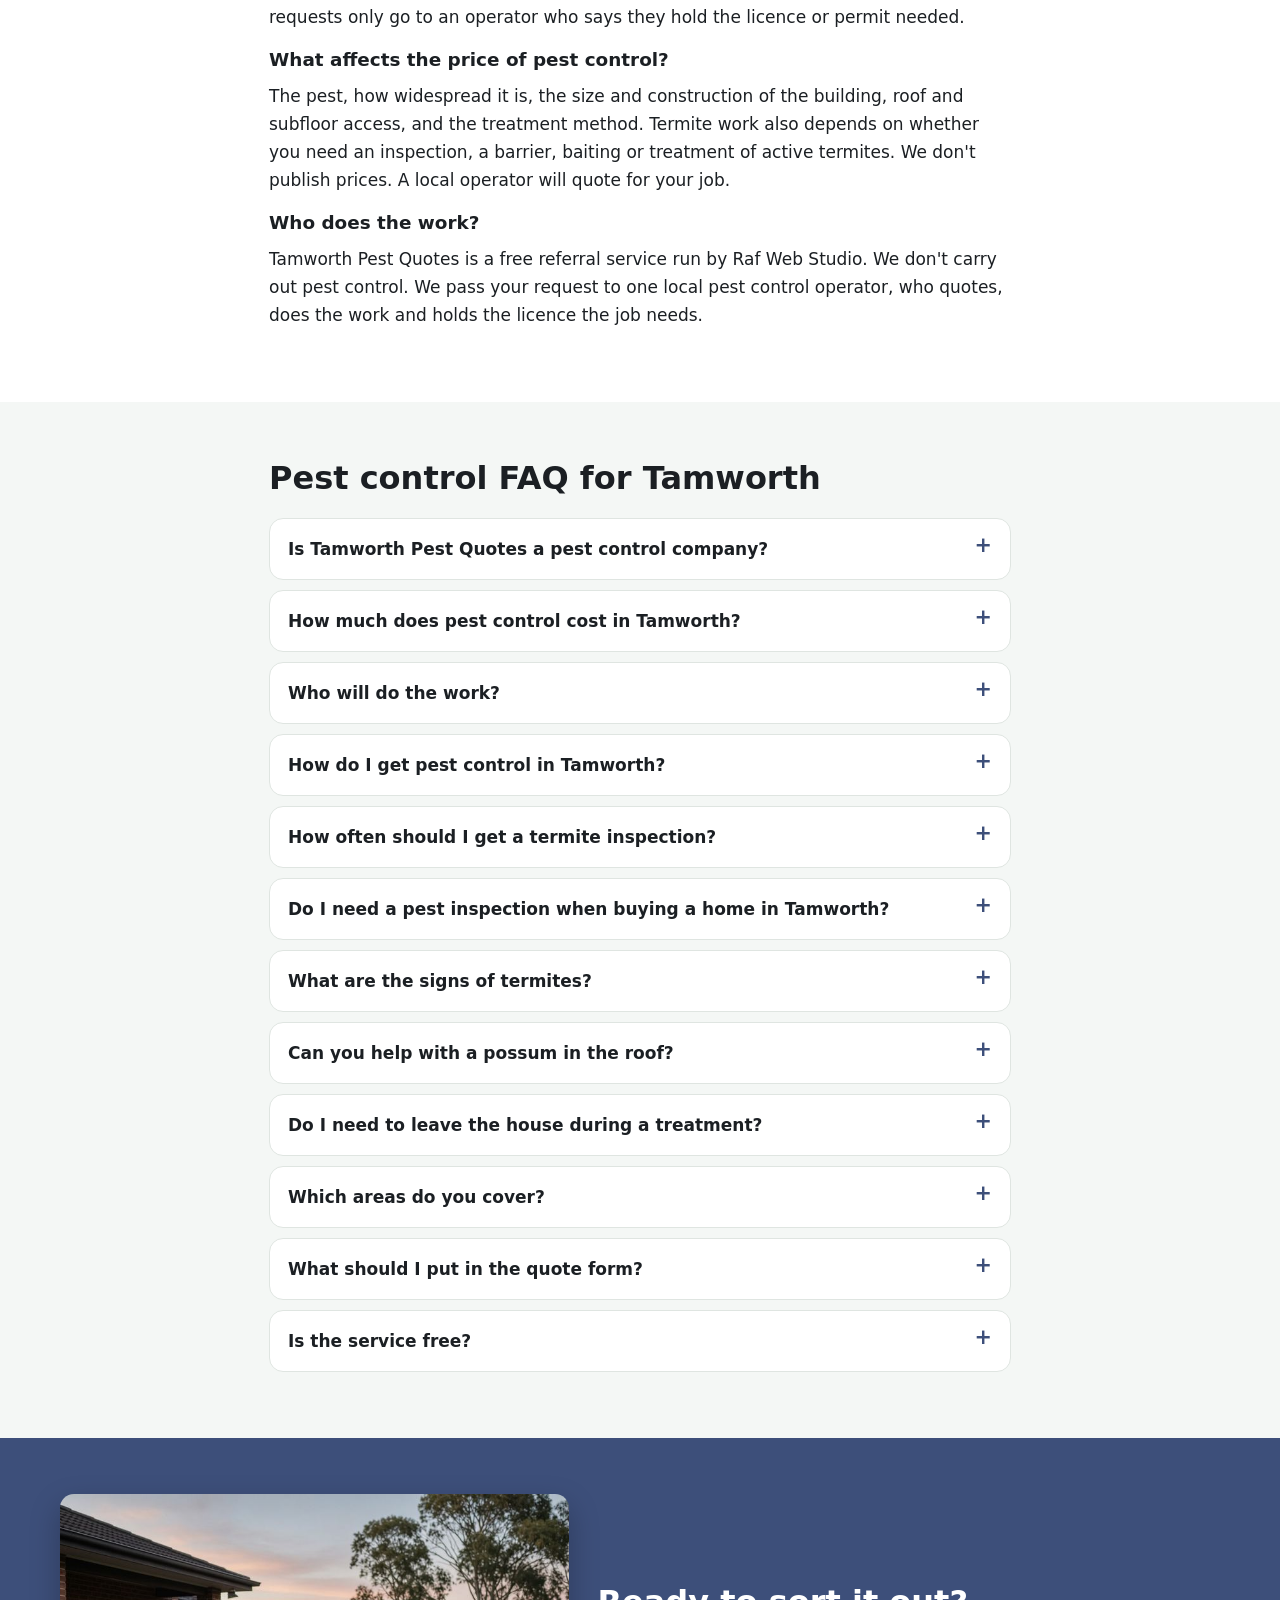
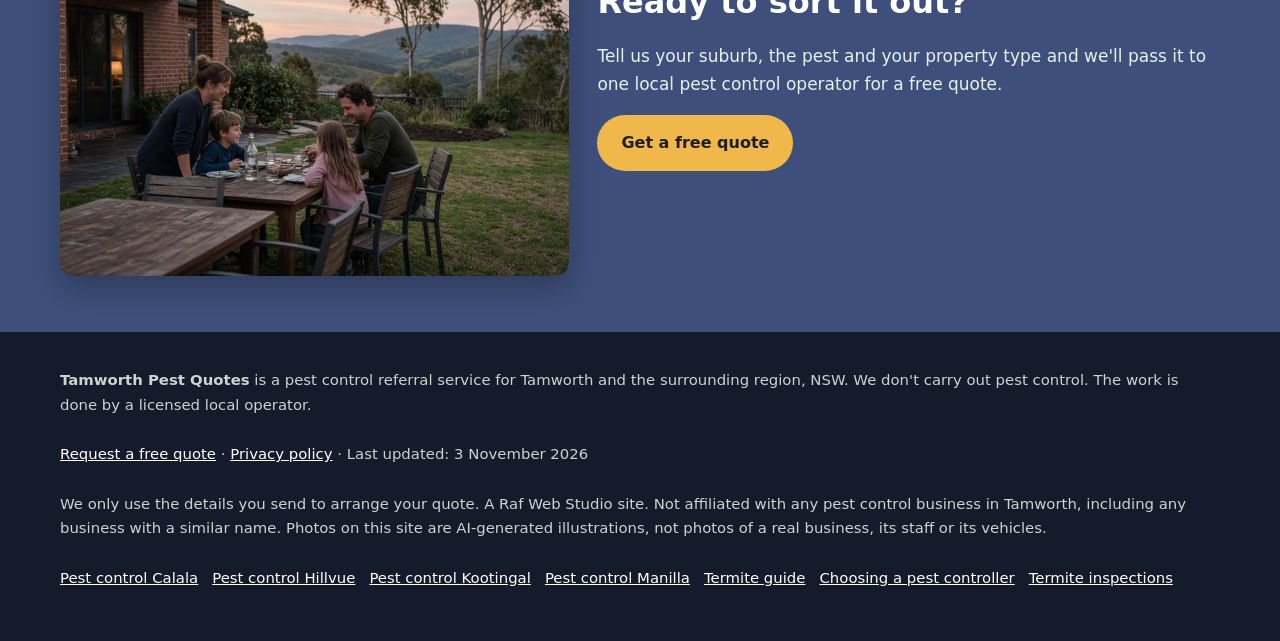
==== commit ddc89ecb: "Fix GA4 generate_lead tracking on the thanks page Fire generate_lead on thanks.html load once gtag i" ====
--- a/index.html
+++ b/index.html
@@ -473,7 +473,7 @@
         <input type="hidden" name="_subject" value="New quote request – pestcontroltamworth.com">
         <input type="hidden" name="_captcha" value="true">
         <input type="hidden" name="_template" value="table">
-        <input type="hidden" name="_next" value="https://pestcontroltamworth.com/thanks.html">
+        <input type="hidden" name="_next" value="https://pestcontroltamworth.com/thanks.html?lead=1">
         <input type="hidden" name="_autoresponse" value="Thanks for your pest control request. We&#x27;ve received it and are passing it to a local pest control operator, who&#x27;ll be in touch shortly with availability and a price.">
         <input type="text" name="_honey" style="display:none" tabindex="-1" autocomplete="off" aria-hidden="true">
         <input type="hidden" name="source" value="pestcontroltamworth.com">
